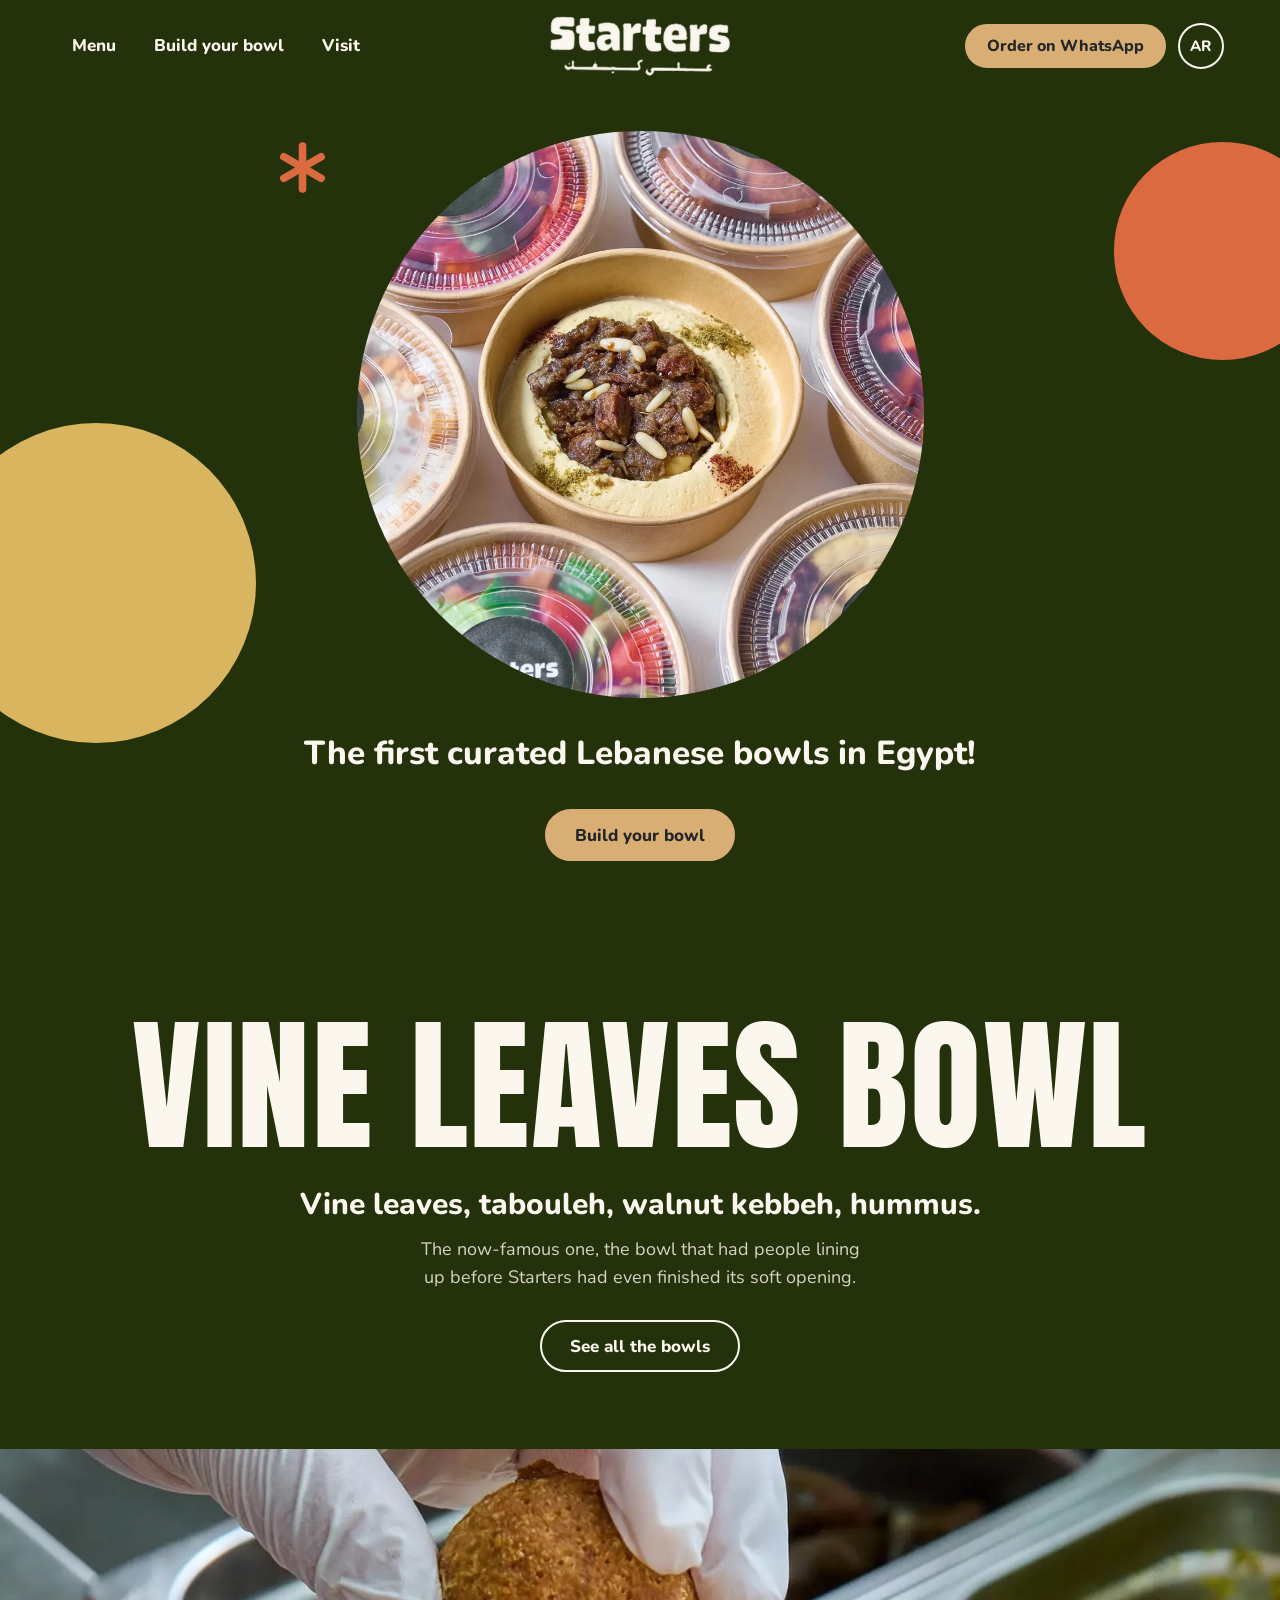
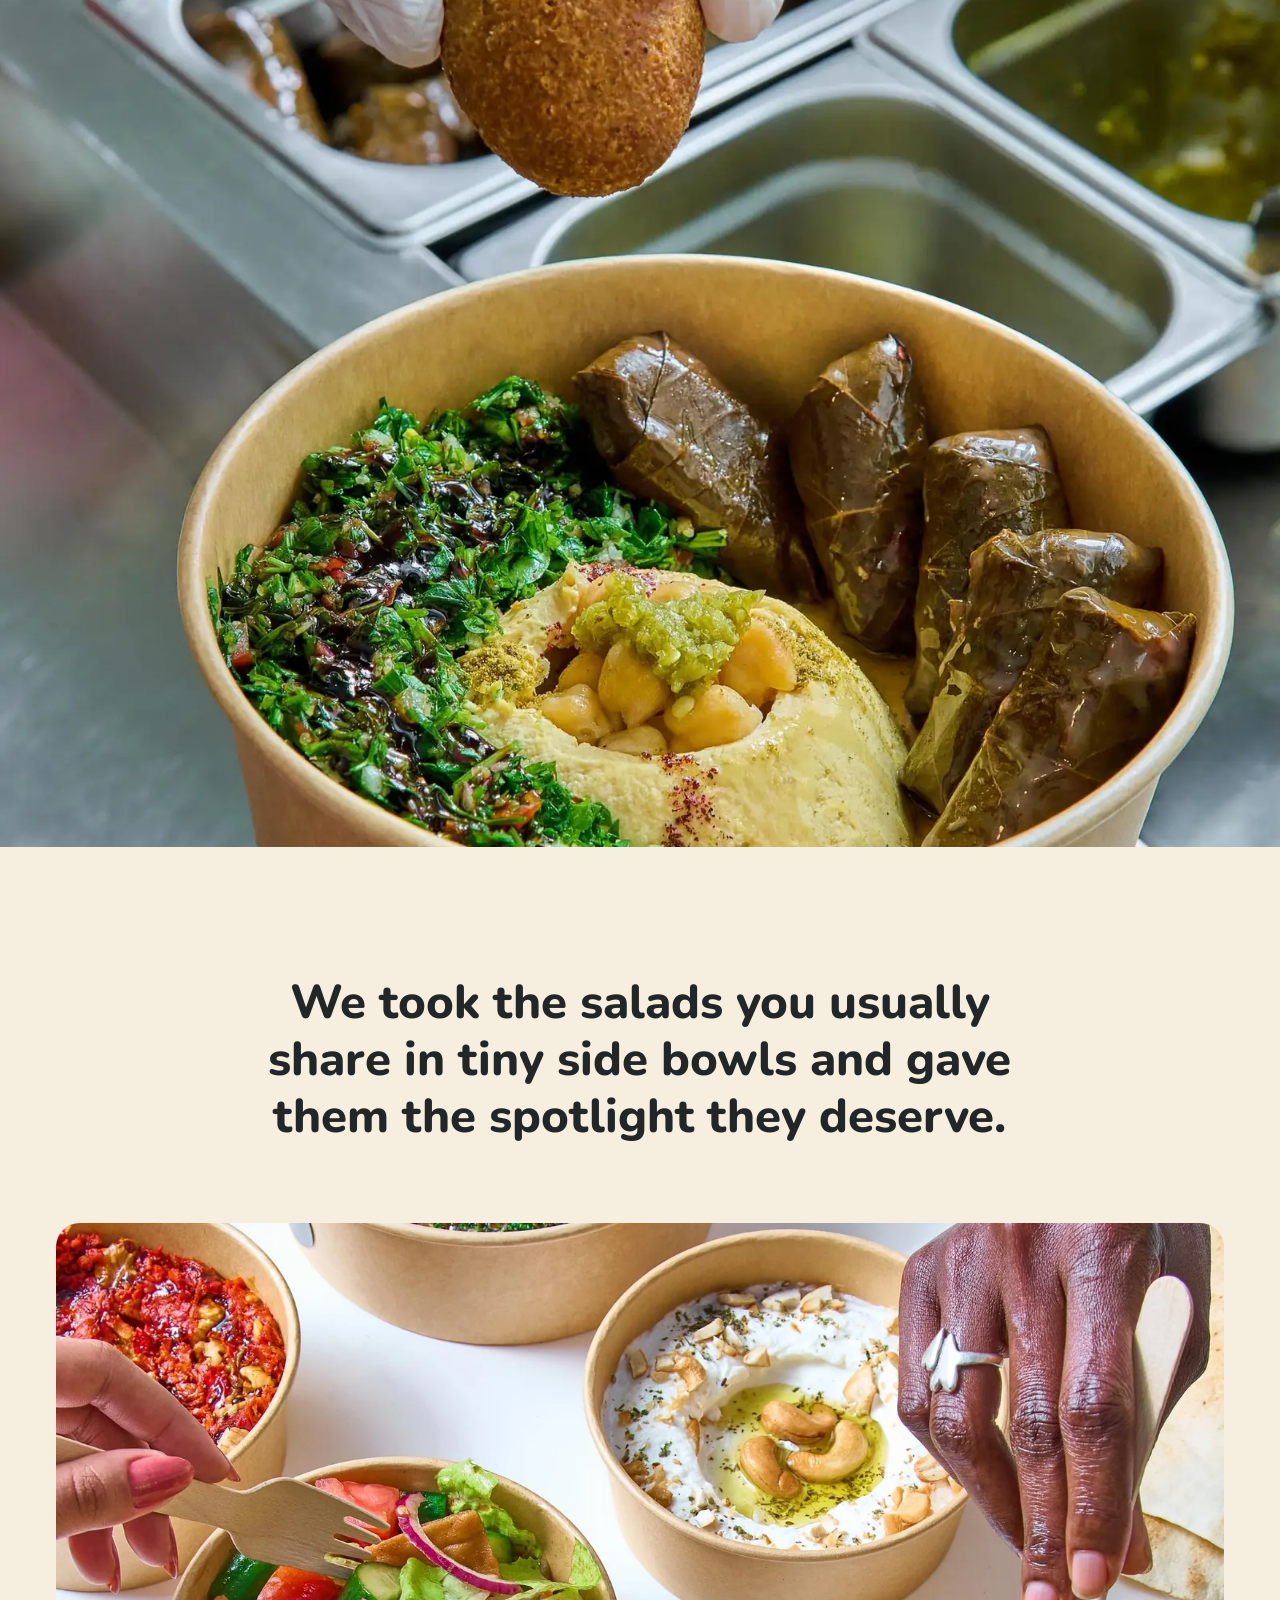
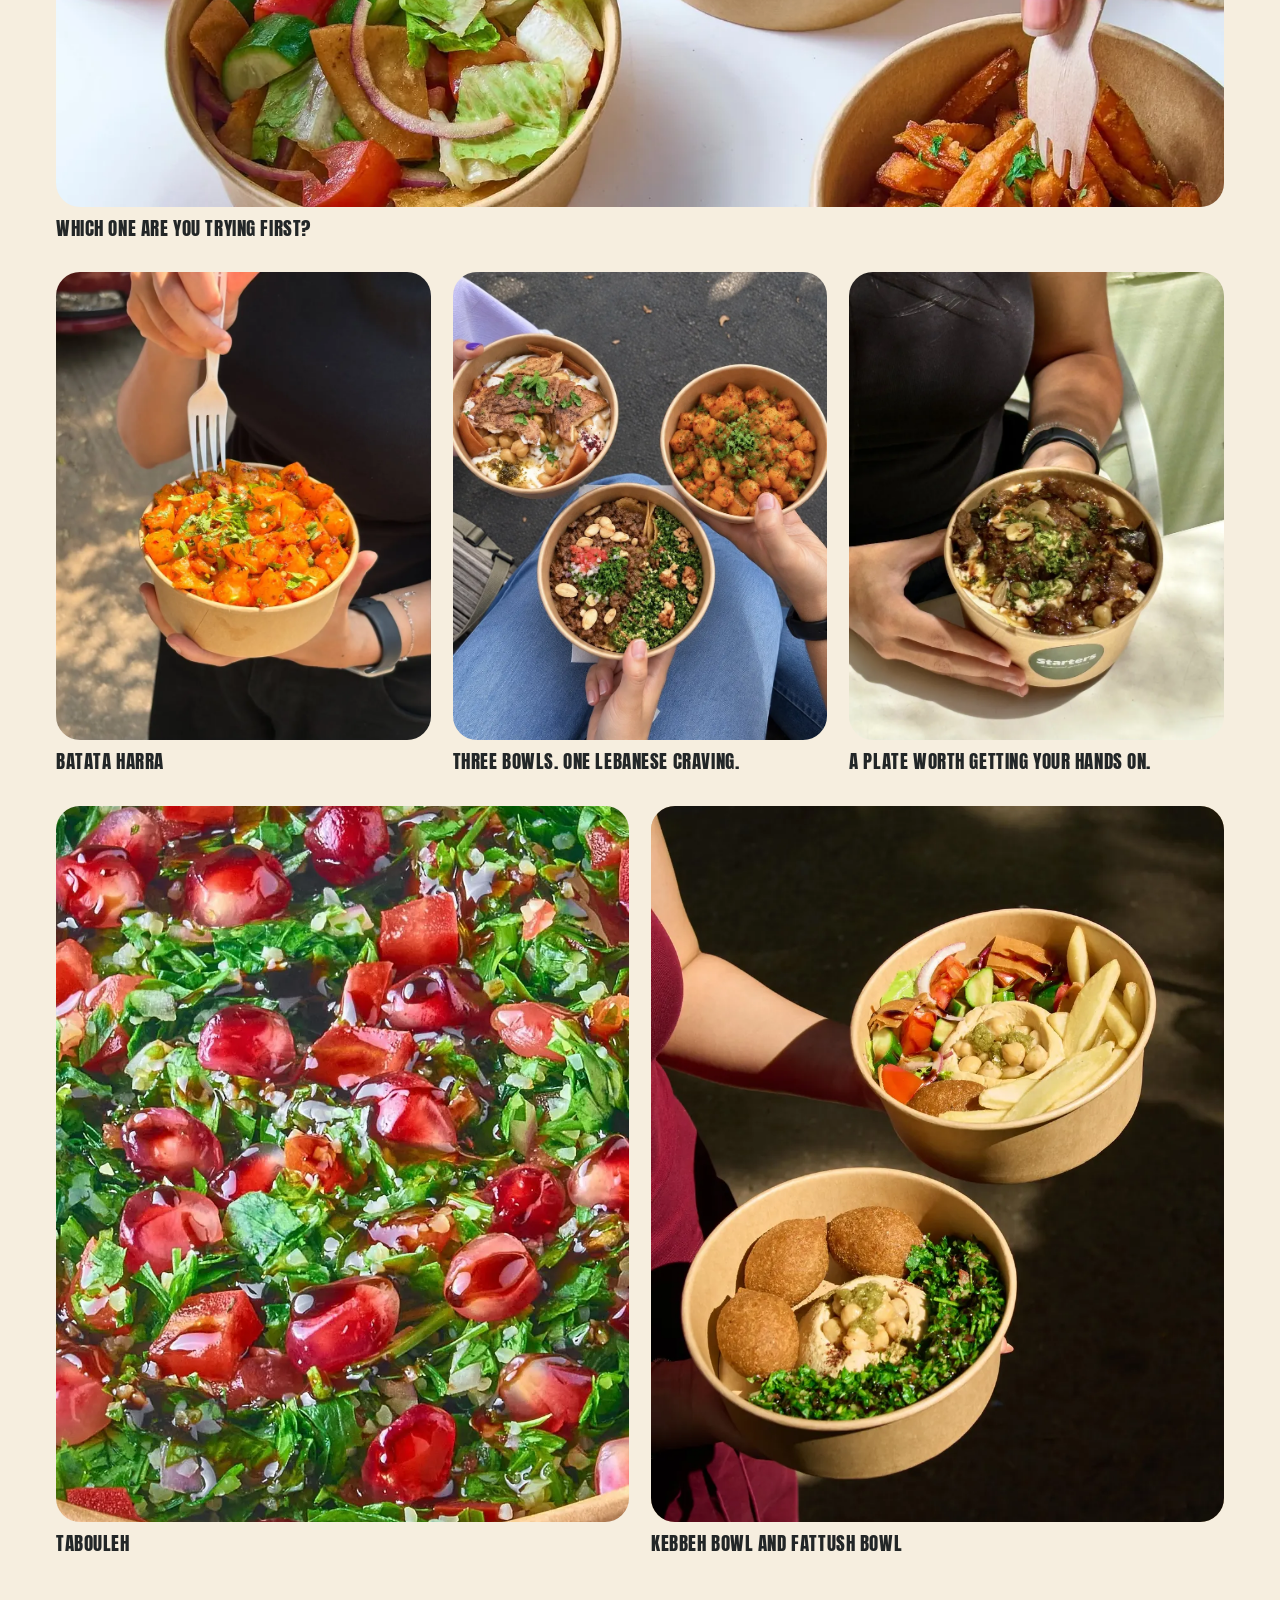
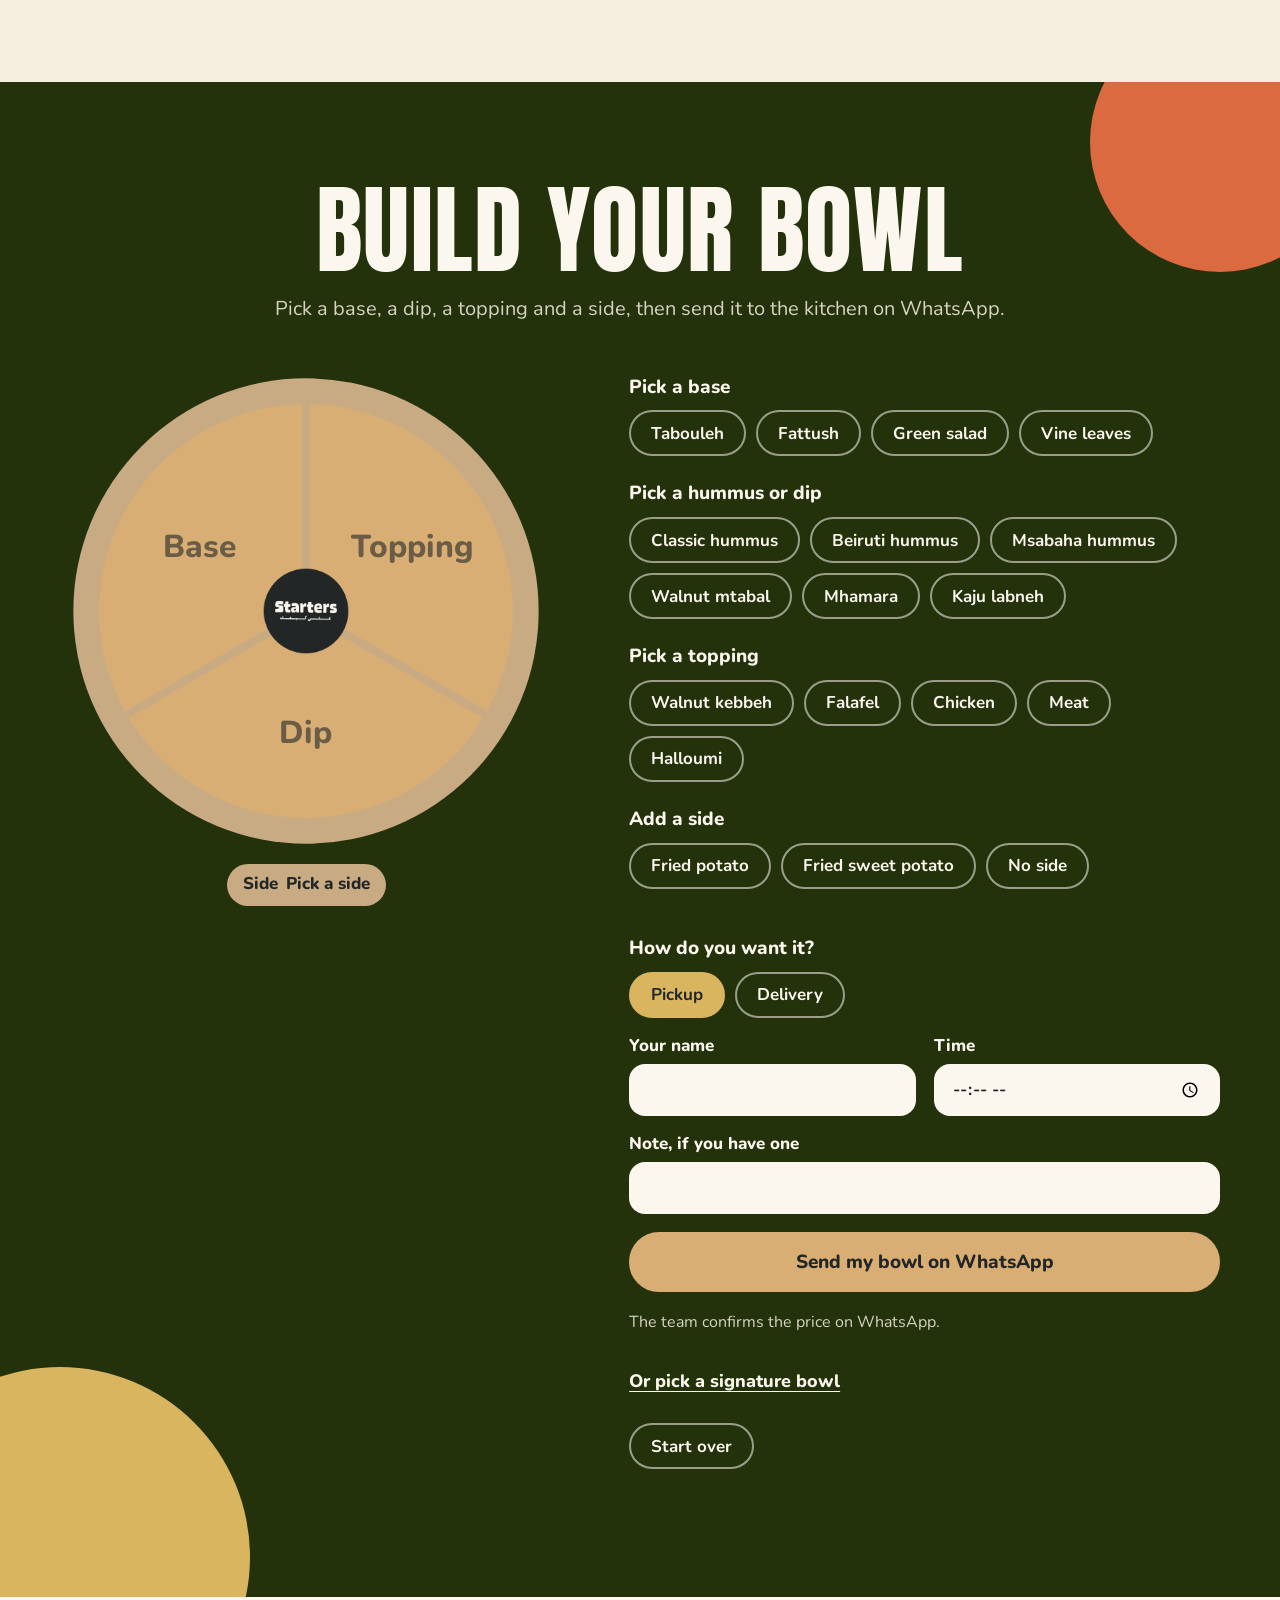
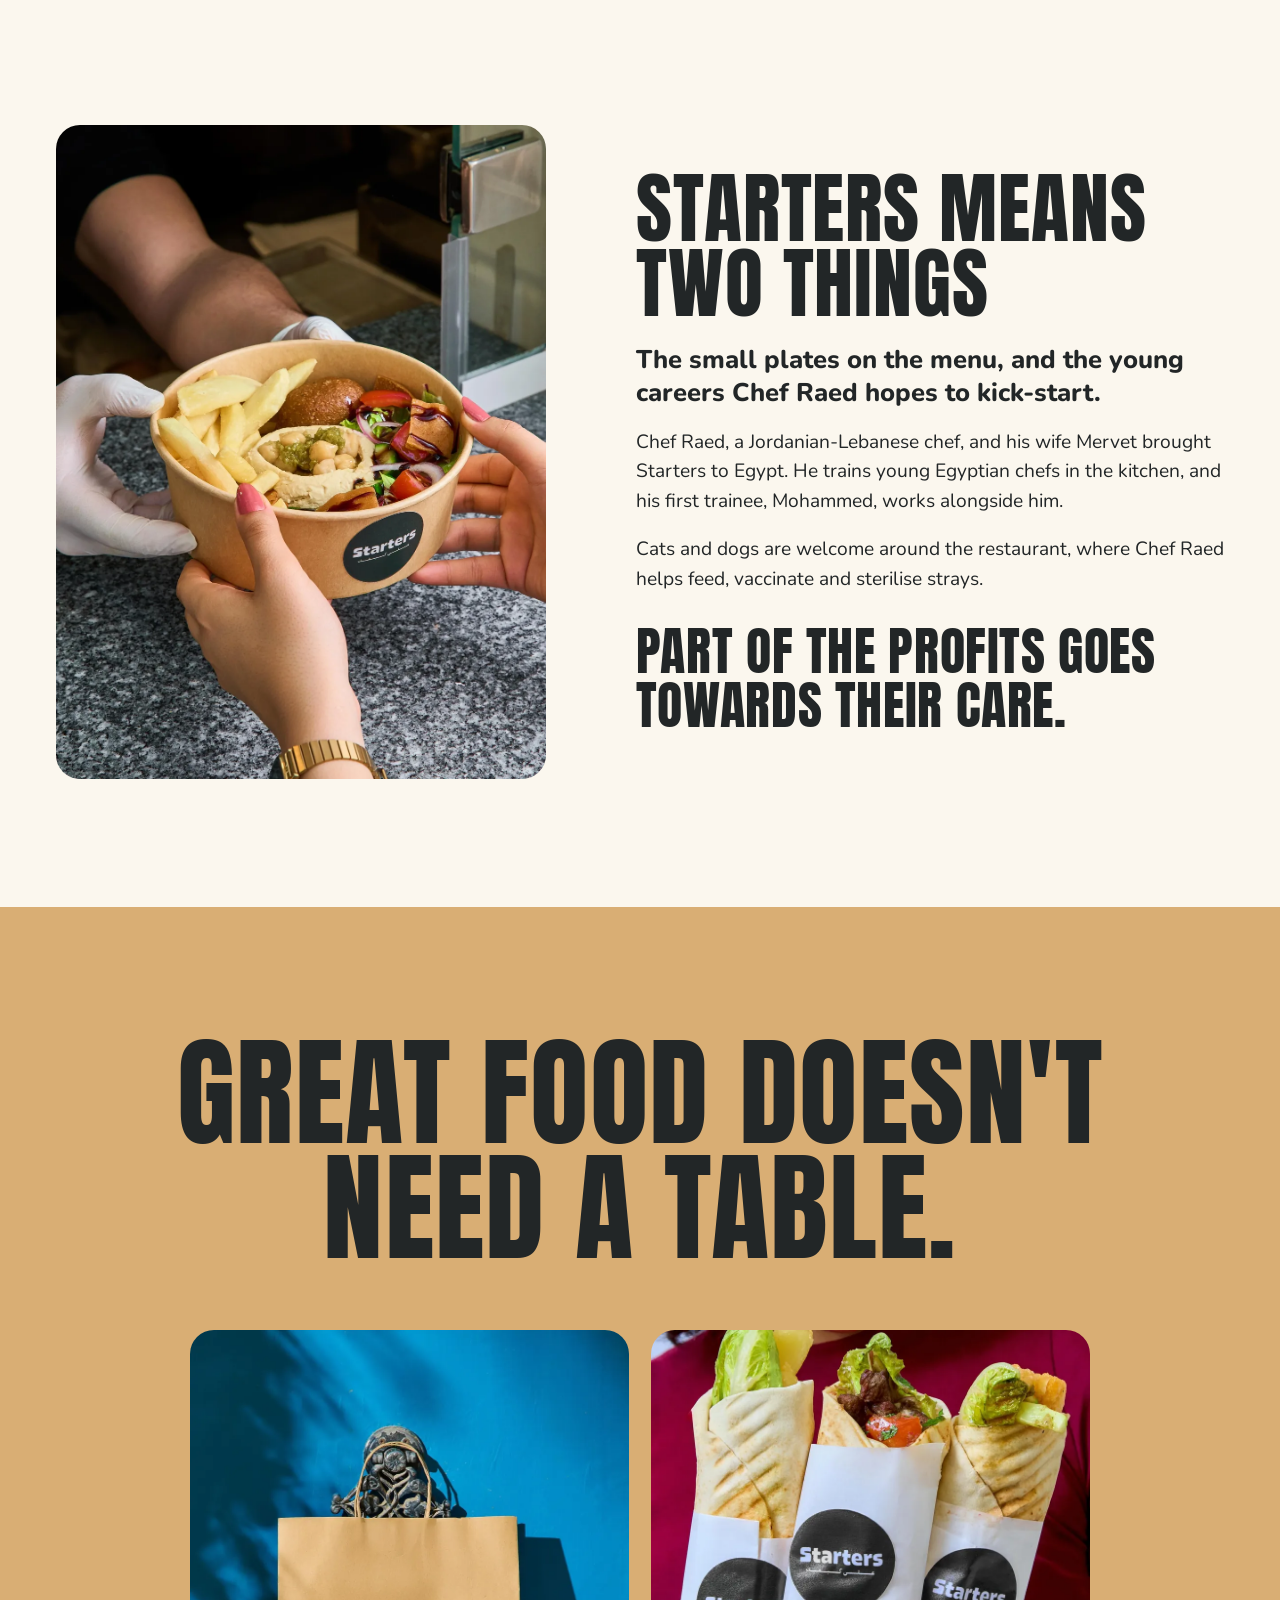
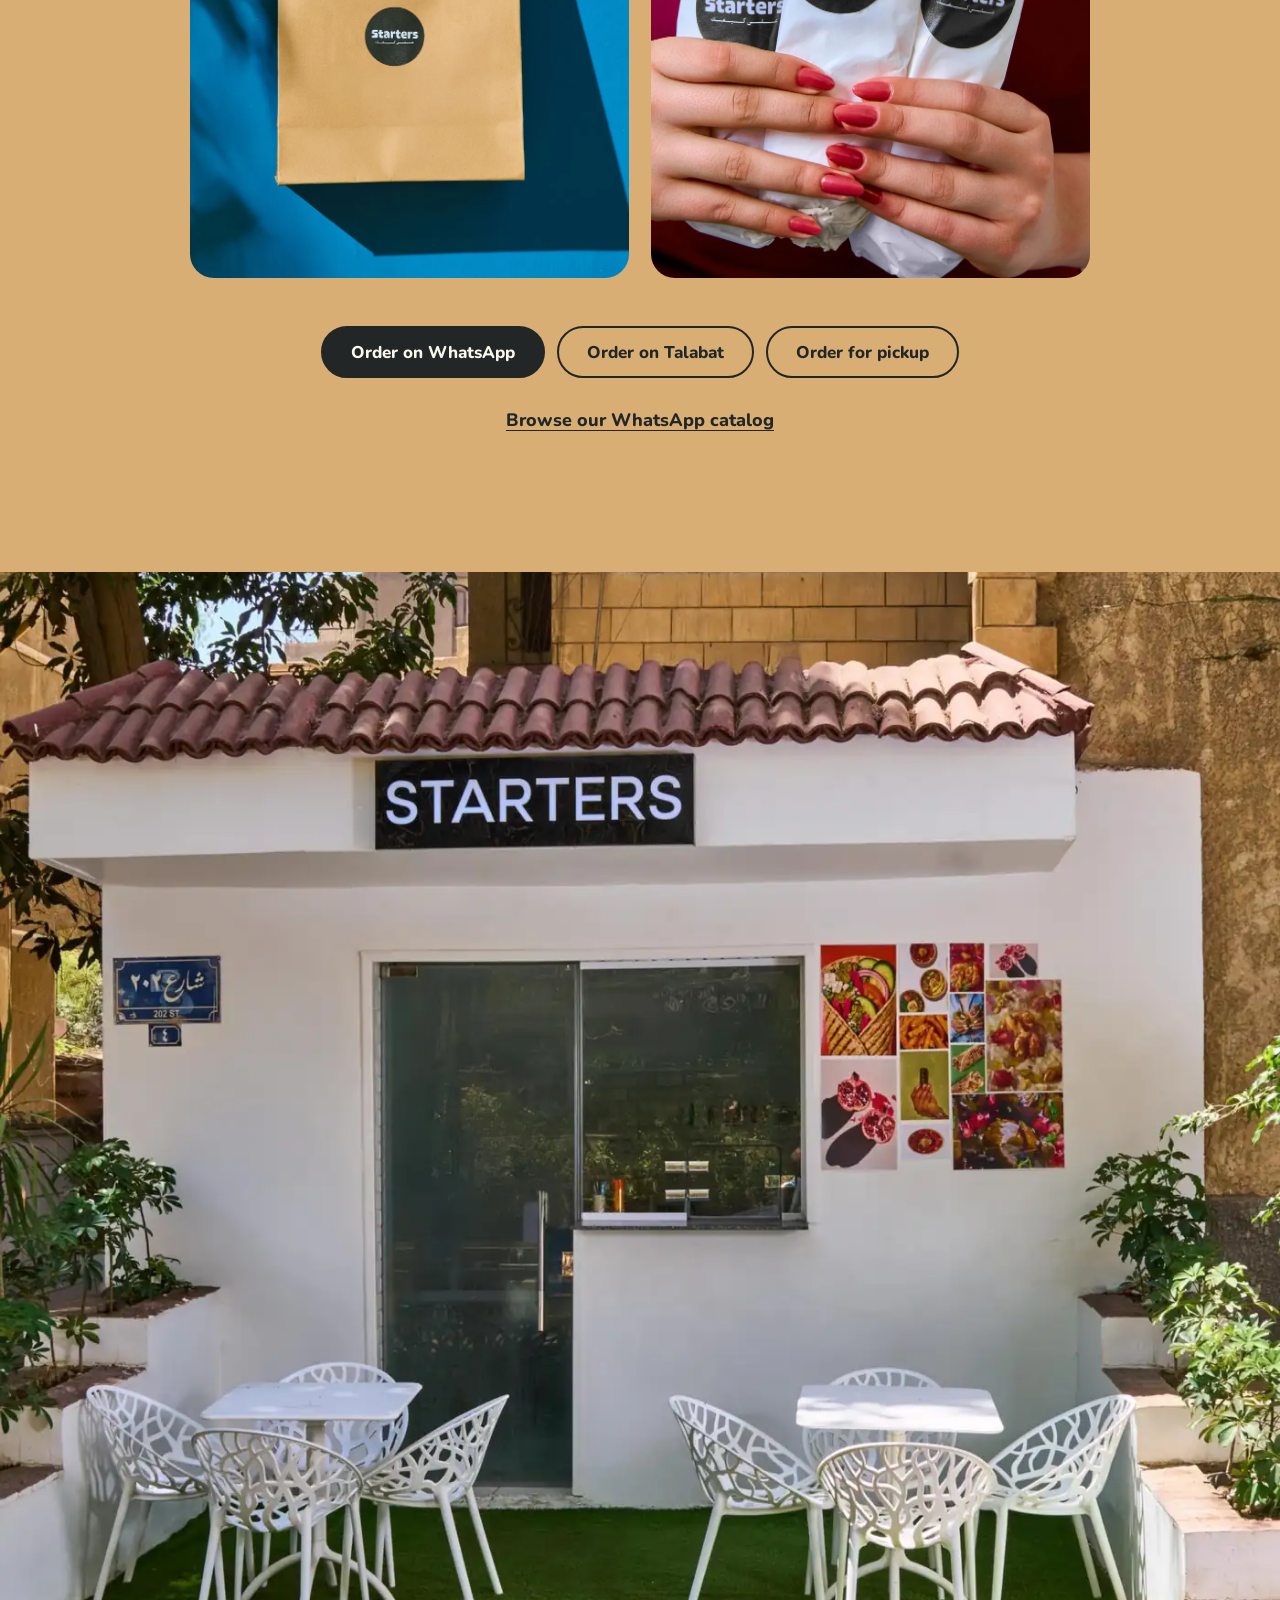
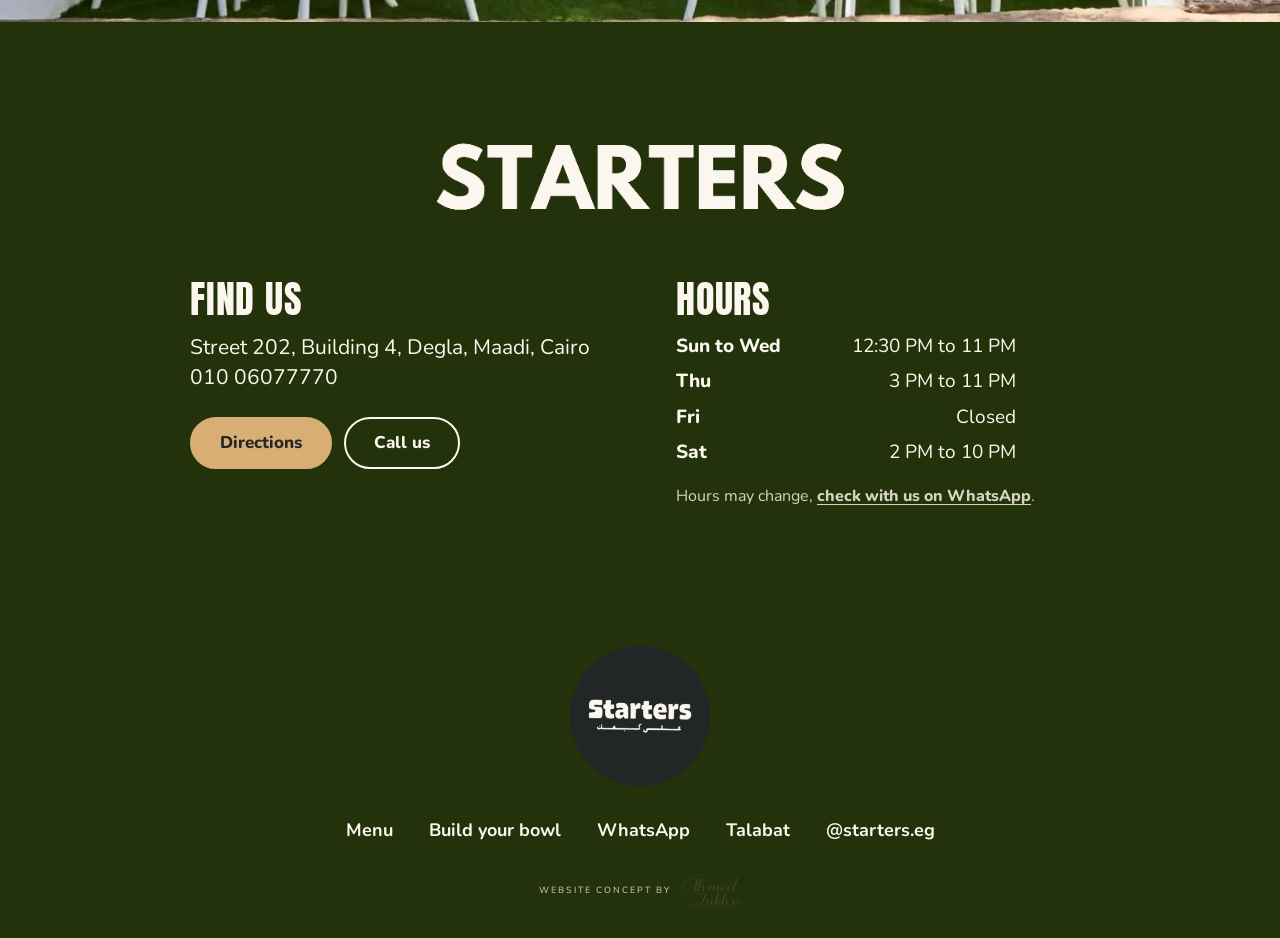
==== index.html @ a4f8f4e7 "Starters website concept" ====
<!doctype html>
<html lang="en">
<head>
<meta charset="utf-8">
<meta name="viewport" content="width=device-width, initial-scale=1, minimum-scale=1">
<title>Starters | Curated Lebanese bowls in Maadi, Cairo</title>
<meta name="description" content="Curated Lebanese bowls from a small white kiosk in Degla, Maadi. Build your own bowl and send it to the kitchen on WhatsApp.">
<meta name="theme-color" content="#24320C">
<link rel="icon" href="img/icon.png" type="image/png">
<link rel="apple-touch-icon" href="img/apple-touch-icon.png">
<meta property="og:type" content="website">
<meta property="og:site_name" content="Starters">
<meta property="og:title" content="Starters | Curated Lebanese bowls in Maadi, Cairo">
<meta property="og:description" content="Curated Lebanese bowls from a small white kiosk in Degla, Maadi. Build your own bowl and send it to the kitchen on WhatsApp.">
<meta property="og:url" content="https://ahmedfakhr1.github.io/starters-preview/">
<meta property="og:image" content="https://ahmedfakhr1.github.io/starters-preview/img/og.jpg">
<meta name="twitter:card" content="summary_large_image">
<link rel="preload" href="fonts/anton-a6f395.woff2" as="font" type="font/woff2" crossorigin>
<link rel="preload" href="fonts/nunito-798ec6.woff2" as="font" type="font/woff2" crossorigin>
<link rel="preload" as="image" href="img/lockup-light.png">
<link rel="preload" as="image" href="img/hero-bowl.webp" fetchpriority="high">
<style>html{background:#24320C}html.fl:not(.veil) body{opacity:0}body{transition:opacity .25s ease}#veil{display:none}html.veil #veil{display:flex}</style>
<script>(function(){var d=document.documentElement,t0=Date.now(),seen=false,rm=false;try{seen=!!localStorage.getItem('st_seen')}catch(e){}try{rm=matchMedia('(prefers-reduced-motion: reduce)').matches}catch(e){}
var veil=!seen,fo=false,ho=false,rel=false,prog=.1;d.classList.add('fl');if(veil)d.classList.add('veil');
function bar(v){var b=document.getElementById('veil-bar');if(b){prog=Math.max(prog,v);b.style.transform='scaleX('+prog+')'}}
function end(){if(rel)return;rel=true;d.classList.remove('fl');bar(1);if(!veil)return;var w=Math.max(0,1200-(Date.now()-t0));setTimeout(function(){d.classList.add('veil-out');try{localStorage.setItem('st_seen','1')}catch(e){}setTimeout(function(){d.classList.remove('veil');d.classList.remove('veil-out')},rm?0:850)},w)}
function chk(){if(fo&&ho)end()}
var f=document.fonts;if(f&&f.load){Promise.all([f.load('400 1em Nunito'),f.load('800 1em Nunito'),f.load('1em Anton')]).then(function(){fo=true;bar(.5);chk()},function(){fo=true;chk()})}else{fo=true}
setTimeout(function(){fo=true;chk()},1200);
function hero(){var im=[].slice.call(document.querySelectorAll('img[data-first]'));if(!im.length){ho=true;chk();return}var n=im.length;im.forEach(function(i){var ok=function(){n--;bar(.5+.4*(1-n/im.length));if(n<=0){ho=true;chk()}};if(i.decode){i.decode().then(ok,ok)}else if(i.complete){ok()}else{i.onload=i.onerror=ok}})}
if(document.readyState==='loading')document.addEventListener('DOMContentLoaded',hero);else hero();
setTimeout(end,veil?2500:3000)})();</script>
<link rel="stylesheet" href="fonts.css?v=1">
<link rel="stylesheet" href="style.css?v=1">
<noscript><style>.bar{visibility:visible;transform:none}.menu-btn{display:none}</style></noscript>
<script src="site.js?v=1" defer></script>
<script type="application/ld+json">{"@context": "https://schema.org", "@type": "Restaurant", "name": "Starters", "description": "Curated Lebanese bowls from a small white kiosk with outdoor tables in Degla, Maadi, Cairo.", "url": "https://ahmedfakhr1.github.io/starters-preview/", "image": "https://ahmedfakhr1.github.io/starters-preview/img/og.jpg", "logo": "https://ahmedfakhr1.github.io/starters-preview/img/roundel.png", "servesCuisine": "Lebanese", "telephone": "+201006077770", "hasMenu": "https://ahmedfakhr1.github.io/starters-preview/menu.html", "address": {"@type": "PostalAddress", "streetAddress": "Street 202, Building 4, Degla", "addressLocality": "Maadi", "addressRegion": "Cairo", "addressCountry": "EG"}, "geo": {"@type": "GeoCoordinates", "latitude": 29.9534082, "longitude": 31.2721791}, "hasMap": "https://www.google.com/maps/place/Starters+Restaurant/@29.9534082,31.2721791,17z", "sameAs": ["https://www.instagram.com/starters.eg/"], "openingHoursSpecification": [{"@type": "OpeningHoursSpecification", "dayOfWeek": ["Sunday", "Monday", "Tuesday", "Wednesday"], "opens": "12:30", "closes": "23:00"}, {"@type": "OpeningHoursSpecification", "dayOfWeek": "Thursday", "opens": "15:00", "closes": "23:00"}, {"@type": "OpeningHoursSpecification", "dayOfWeek": "Saturday", "opens": "14:00", "closes": "22:00"}]}</script>
</head>
<body>
<div id="veil" aria-hidden="true"><img src="img/lockup-light.png" width="520" height="200" alt="" data-first><div class="vline"><i id="veil-bar"></i></div></div>
<a class="skip" href="#main">Skip to content</a>
<header class="site-head" id="top">
<div class="head-in">
<button class="icon-btn menu-btn" type="button" aria-label="Open menu" aria-expanded="false" aria-controls="drawer"><svg class="i-open" viewBox="0 0 26 26" aria-hidden="true" focusable="false"><path d="M4 8h18M4 13h18M4 18h18" fill="none" stroke="currentColor" stroke-width="2.6" stroke-linecap="round"/></svg><svg class="i-close" viewBox="0 0 26 26" aria-hidden="true" focusable="false" style="display:none"><path d="M6 6l14 14M20 6L6 20" fill="none" stroke="currentColor" stroke-width="2.6" stroke-linecap="round"/></svg></button>
<nav class="nav-l" aria-label="Main"><a href="menu.html">Menu</a><a href="#build">Build your bowl</a><a href="#visit">Visit</a></nav>
<a class="brand" href="index.html" aria-label="Starters, home"><img src="img/lockup-light.png" width="520" height="200" alt="Starters" data-first></a>
<div class="head-r"><a class="btn btn-sm" href="https://wa.me/201006077770?text=Hi%20Starters%2C" target="_blank" rel="noopener">Order on WhatsApp</a><button class="icon-btn ar-btn" type="button" aria-label="Switch to Arabic">AR</button></div>
</div>
</header>
<div class="drawer" id="drawer">
<a class="dl" href="menu.html">Menu</a>
<a class="dl" href="#build">Build your bowl</a>
<a class="dl" href="#visit">Visit</a>
<div class="dsub"><a class="btn" href="https://wa.me/201006077770?text=Hi%20Starters%2C" target="_blank" rel="noopener">Order on WhatsApp</a><a class="btn btn-ghost" href="https://www.talabat.com/egypt/restaurant/797655/starters-new-maadi-degla" target="_blank" rel="noopener">Talabat</a><a class="btn btn-ghost" href="https://www.instagram.com/starters.eg/" target="_blank" rel="noopener">Instagram</a></div>
</div>
<dialog class="ar" id="ar-dialog" aria-label="Arabic"><p>Arabic is not in this preview, it will be live in the final version.</p><button class="btn btn-ink" type="button" data-close>OK</button></dialog>
<main id="main">

<section class="hero" aria-labelledby="h1">
<div class="stage">
<span class="dd m" aria-hidden="true"></span><span class="dd t" aria-hidden="true"></span>
<span class="ast" aria-hidden="true"><svg viewBox="0 0 100 100" aria-hidden="true" focusable="false"><g stroke="currentColor" stroke-width="15" stroke-linecap="round"><path d="M50 8v84"/><path d="M13.600 29l72.800 42"/><path d="M13.600 71l72.800-42"/></g></svg></span>
<div class="circle"><img src="img/hero-bowl.webp" width="1000" height="1000" alt="Hummus with meat and pine nuts in a kraft bowl, ringed by lidded Starters bowls, seen from above" fetchpriority="high" data-first></div>
</div>
<h1 class="hero-line" id="h1">The first curated Lebanese bowls in Egypt!</h1>
<a class="btn" href="#build">Build your bowl</a>
</section>

<section class="vine" id="vine" aria-labelledby="vine-h">
<h2 class="anton" id="vine-h"><span>Vine Leaves</span> <span>Bowl</span></h2>
<p class="line">Vine leaves, tabouleh, walnut kebbeh, hummus.</p>
<p class="story">The now-famous one, the bowl that had people lining up before Starters had even finished its soft opening.</p>
<p class="go"><a class="btn btn-ghost" href="menu.html#bowls">See all the bowls</a></p>
<figure class="vine-photo"><picture><source media="(min-width: 900px)" srcset="img/vine-1600.webp"><img src="img/vine-900.webp" width="900" height="1200" alt="The Vine Leaves Bowl with tabouleh, hummus and vine leaves, a gloved hand dropping a walnut kebbeh in" loading="lazy" decoding="async"></picture></figure>
</section>

<section class="cream sec" id="gallery" aria-label="From the kitchen">
<div class="wrap fade">
<h2 class="statement">We took the salads you usually share in tiny side bowls and gave them the spotlight they deserve.</h2>
<div class="gallery">
<figure class="g g06"><picture><source media="(min-width: 900px)" srcset="img/g06-wide.webp" width="1600" height="800"><img src="img/g06-portrait.webp" width="900" height="1125" alt="A table of Starters bowls on white: vine leaves, mhamara, fattush, kaju labneh and fried sweet potato, with hands reaching in with wooden forks" loading="lazy" decoding="async"></picture><figcaption>Which one are you trying first?</figcaption></figure>
<figure class="g g13"><img src="img/g13.webp" width="900" height="1125" alt="Batata harra in a kraft bowl with a fork lifting a bite" loading="lazy" decoding="async"><figcaption>Batata harra</figcaption></figure>
<figure class="g g07"><img src="img/g07.webp" width="900" height="1125" alt="Three kraft bowls held over a lap on the street: fatteh, batata harra, and a meat and tabouleh bowl" loading="lazy" decoding="async"><figcaption>Three bowls. One Lebanese craving.</figcaption></figure>
<figure class="g g18"><img src="img/g18.webp" width="900" height="1125" alt="A kraft bowl of slow-cooked meat with almonds and parsley over a creamy base, held above a white table" loading="lazy" decoding="async"><figcaption>A plate worth getting your hands on.</figcaption></figure>
<figure class="g g11"><img src="img/g11.webp" width="900" height="1594" alt="Tabouleh with pomegranate seeds, close up in a kraft bowl" loading="lazy" decoding="async"><figcaption>Tabouleh</figcaption></figure>
<figure class="g g08"><img src="img/g08.webp" width="900" height="1200" alt="Two kraft bowls held in dappled shade: a kebbeh bowl with hummus and tabouleh, and a fattush bowl with fries" loading="lazy" decoding="async"><figcaption>Kebbeh bowl and Fattush bowl</figcaption></figure>
</div>
</div>
</section>

<section class="build" id="build" aria-labelledby="build-h">
<span class="dd t" aria-hidden="true"></span><span class="dd m" aria-hidden="true"></span>
<div class="build-in fade">
<div class="build-head"><h2 class="anton" id="build-h">Build your bowl</h2><p>Pick a base, a dip, a topping and a side, then send it to the kitchen on WhatsApp.</p></div>
<div class="bgrid">
<div class="pick-wrap">
<div class="disc-col">
<div class="disc"><svg viewBox="0 0 400 400" role="img" aria-label="Your bowl seen from above, split in thirds">
<circle cx="200" cy="200" r="198" fill="#C9AB83"/><circle cx="200" cy="200" r="176" fill="#D9AE74"/>
<g stroke="#C9AB83" stroke-width="7" stroke-linecap="round"><path d="M200 200V26"/><path d="M200 200L350.500 287"/><path d="M200 200L49.500 287"/></g>
<image href="img/roundel.png" x="164" y="164" width="72" height="72"/>
<text id="t-base" class="hint"></text><text id="t-dip" class="hint"></text><text id="t-top" class="hint"></text>
</svg></div>
<div class="side-pill"><span>Side</span><b id="side-val">Pick a side</b></div>
<p class="sr" id="bowl-sum" aria-live="polite">Your bowl is empty.</p>
</div>
<div class="groups">
<fieldset class="grp"><legend>Pick a base</legend><div class="chips"><button class="chip" type="button" data-k="base" data-v="Tabouleh" aria-pressed="false">Tabouleh</button><button class="chip" type="button" data-k="base" data-v="Fattush" aria-pressed="false">Fattush</button><button class="chip" type="button" data-k="base" data-v="Green salad" aria-pressed="false">Green salad</button><button class="chip" type="button" data-k="base" data-v="Vine leaves" aria-pressed="false">Vine leaves</button></div></fieldset>
<fieldset class="grp"><legend>Pick a hummus or dip</legend><div class="chips"><button class="chip" type="button" data-k="dip" data-v="Classic hummus" aria-pressed="false">Classic hummus</button><button class="chip" type="button" data-k="dip" data-v="Beiruti hummus" aria-pressed="false">Beiruti hummus</button><button class="chip" type="button" data-k="dip" data-v="Msabaha hummus" aria-pressed="false">Msabaha hummus</button><button class="chip" type="button" data-k="dip" data-v="Walnut mtabal" aria-pressed="false">Walnut mtabal</button><button class="chip" type="button" data-k="dip" data-v="Mhamara" aria-pressed="false">Mhamara</button><button class="chip" type="button" data-k="dip" data-v="Kaju labneh" aria-pressed="false">Kaju labneh</button></div></fieldset>
<fieldset class="grp"><legend>Pick a topping</legend><div class="chips"><button class="chip" type="button" data-k="top" data-v="Walnut kebbeh" aria-pressed="false">Walnut kebbeh</button><button class="chip" type="button" data-k="top" data-v="Falafel" aria-pressed="false">Falafel</button><button class="chip" type="button" data-k="top" data-v="Chicken" aria-pressed="false">Chicken</button><button class="chip" type="button" data-k="top" data-v="Meat" aria-pressed="false">Meat</button><button class="chip" type="button" data-k="top" data-v="Halloumi" aria-pressed="false">Halloumi</button></div></fieldset>
<fieldset class="grp"><legend>Add a side</legend><div class="chips"><button class="chip" type="button" data-k="side" data-v="Fried potato" aria-pressed="false">Fried potato</button><button class="chip" type="button" data-k="side" data-v="Fried sweet potato" aria-pressed="false">Fried sweet potato</button><button class="chip" type="button" data-k="side" data-v="No side" aria-pressed="false">No side</button></div></fieldset>
</div>
</div>
<div class="order">
<fieldset class="grp"><legend>How do you want it?</legend><div class="chips"><button class="chip" type="button" data-k="mode" data-v="Pickup" aria-pressed="true">Pickup</button><button class="chip" type="button" data-k="mode" data-v="Delivery" aria-pressed="false">Delivery</button></div></fieldset>
<div class="row2">
<label class="field"><span>Your name</span><input id="f-name" type="text" autocomplete="name"></label>
<label class="field"><span>Time</span><input id="f-time" type="time"></label>
</div>
<label class="field"><span>Note, if you have one</span><input id="f-note" type="text"></label>
<a class="btn btn-wa" id="send" href="https://wa.me/201006077770?text=Hi%20Starters%2C%20I%27d%20like%20to%20make%20my%20own%20bowl." target="_blank" rel="noopener">Send my bowl on WhatsApp</a>
<p class="fine">The team confirms the price on WhatsApp.</p>
<details class="sigs"><summary>Or pick a signature bowl</summary><ul>
<li><a href="https://wa.me/201006077770?text=Hi%20Starters%2C%20I%27d%20like%20the%20Tabouleh%20bowl." data-sig="Tabouleh bowl" aria-label="Tabouleh bowl on WhatsApp" target="_blank" rel="noopener"><strong>Tabouleh bowl</strong><span>Tabouleh, fried potatoes, hummus, walnut kebbeh</span></a></li><li><a href="https://wa.me/201006077770?text=Hi%20Starters%2C%20I%27d%20like%20the%20Fattush%20bowl." data-sig="Fattush bowl" aria-label="Fattush bowl on WhatsApp" target="_blank" rel="noopener"><strong>Fattush bowl</strong><span>Fattoush, fried potatoes, hummus, walnut kebbeh</span></a></li><li><a href="https://wa.me/201006077770?text=Hi%20Starters%2C%20I%27d%20like%20the%20Vine%20Leaves%20Bowl." data-sig="Vine Leaves Bowl" aria-label="Vine Leaves Bowl on WhatsApp" target="_blank" rel="noopener"><strong>Vine Leaves Bowl</strong><span>Vine leaves, tabouleh, walnut kebbeh, hummus</span></a></li><li><a href="https://wa.me/201006077770?text=Hi%20Starters%2C%20I%27d%20like%20the%20Falafel%20bowl." data-sig="Falafel bowl" aria-label="Falafel bowl on WhatsApp" target="_blank" rel="noopener"><strong>Falafel bowl</strong><span>Falafel, fried potato, green salad, hummus</span></a></li><li><a href="https://wa.me/201006077770?text=Hi%20Starters%2C%20I%27d%20like%20the%20Kebbeh%20bowl." data-sig="Kebbeh bowl" aria-label="Kebbeh bowl on WhatsApp" target="_blank" rel="noopener"><strong>Kebbeh bowl</strong><span>Walnut kebbeh, tabouleh, hummus</span></a></li><li><a href="https://wa.me/201006077770?text=Hi%20Starters%2C%20I%27d%20like%20the%20Chicken%20fries%20bowl." data-sig="Chicken fries bowl" aria-label="Chicken fries bowl on WhatsApp" target="_blank" rel="noopener"><strong>Chicken fries bowl</strong><span>Chicken, fried potatoes, garlic sauce</span></a></li><li><a href="https://wa.me/201006077770?text=Hi%20Starters%2C%20I%27d%20like%20the%20Meat%20bowl." data-sig="Meat bowl" aria-label="Meat bowl on WhatsApp" target="_blank" rel="noopener"><strong>Meat bowl</strong><span>Meat, fried potatoes, tahini</span></a></li>
</ul></details>
<p><button class="chip" type="button" id="reset">Start over</button></p>
</div>
</div>
</div>
</section>

<section class="sec chefsec" id="chef" aria-labelledby="chef-h">
<div class="wrap chef fade">
<figure class="chef-photo"><img src="img/chef-handover.webp" width="1100" height="1467" alt="A fattush bowl with fries and hummus handed over the counter at the Starters window" loading="lazy" decoding="async"></figure>
<div class="copy">
<h2 class="anton" id="chef-h">Starters means two things</h2>
<p>The small plates on the menu, and the young careers Chef Raed hopes to kick-start.</p>
<p>Chef Raed, a Jordanian-Lebanese chef, and his wife Mervet brought Starters to Egypt. He trains young Egyptian chefs in the kitchen, and his first trainee, Mohammed, works alongside him.</p>
<p>Cats and dogs are welcome around the restaurant, where Chef Raed helps feed, vaccinate and sterilise strays.</p>
<p class="pull">Part of the profits goes towards their care.</p>
</div>
</div>
</section>

<section class="kraft sec street" id="order" aria-labelledby="street-h">
<div class="wrap fade">
<h2 class="anton" id="street-h">Great food doesn't need a table.</h2>
<div class="pair">
<img src="img/pair-bag.webp" width="900" height="1125" alt="A kraft Starters bag with the round black sticker, hung on an iron handle against a blue wall" loading="lazy" decoding="async">
<img src="img/pair-wraps.webp" width="900" height="1125" alt="Three wraps in white sleeves with the round black Starters sticker, held in two hands" loading="lazy" decoding="async">
</div>
<div class="ctas"><a class="btn btn-ink" href="https://wa.me/201006077770?text=Hi%20Starters%2C" target="_blank" rel="noopener">Order on WhatsApp</a><a class="btn btn-ghost" href="https://www.talabat.com/egypt/restaurant/797655/starters-new-maadi-degla" target="_blank" rel="noopener">Order on Talabat</a><a class="btn btn-ghost" href="https://wa.me/201006077770?text=Hi%20Starters%2C%20I%27d%20like%20to%20order%20for%20pickup." target="_blank" rel="noopener">Order for pickup</a></div>
<p class="small"><a href="https://wa.me/c/201006077770" target="_blank" rel="noopener">Browse our WhatsApp catalog</a></p>
</div>
</section>

<section class="visit" id="visit" aria-labelledby="visit-h">
<figure class="visit-photo"><picture><source media="(min-width: 900px)" srcset="img/visit-1400.webp"><img src="img/visit-900.webp" width="900" height="1200" alt="The Starters kiosk on Street 202: white with a tile roof, the black STARTERS sign and white chairs on green turf" loading="lazy" decoding="async"></picture></figure>
<div class="vpanel">
<img class="sign" src="img/sign-light.png" width="534" height="100" alt="STARTERS" loading="lazy">
<div class="vcols fade">
<div>
<h2 id="visit-h">Find us</h2>
<address>Street 202, Building 4, Degla, Maadi, Cairo<br>010 06077770</address>
<div class="vbtns"><a class="btn" href="https://www.google.com/maps/place/Starters+Restaurant/@29.9534082,31.2721791,17z" target="_blank" rel="noopener">Directions</a><a class="btn btn-ghost" href="tel:+201006077770">Call us</a></div>
</div>
<div>
<h2>Hours</h2>
<dl class="hours"><div><dt>Sun to Wed</dt><dd>12:30 PM to 11 PM</dd></div><div><dt>Thu</dt><dd>3 PM to 11 PM</dd></div><div><dt>Fri</dt><dd>Closed</dd></div><div><dt>Sat</dt><dd>2 PM to 10 PM</dd></div></dl>
<p class="hnote">Hours may change, <a href="https://wa.me/201006077770?text=Hi%20Starters%2C" target="_blank" rel="noopener">check with us on WhatsApp</a>.</p>
</div>
</div>
</div>
</section>

</main>
<footer class="foot">
<img class="roundel" src="img/roundel.png" width="480" height="480" alt="Starters sticker" loading="lazy">
<nav class="flinks" aria-label="Footer"><a href="menu.html">Menu</a><a href="#build">Build your bowl</a><a href="https://wa.me/201006077770" target="_blank" rel="noopener">WhatsApp</a><a href="https://www.talabat.com/egypt/restaurant/797655/starters-new-maadi-degla" target="_blank" rel="noopener">Talabat</a><a href="https://www.instagram.com/starters.eg/" target="_blank" rel="noopener">@starters.eg</a></nav>
<p class="credit"><a class="sig" href="https://ahmedfakhr1.github.io/" rel="noopener" title="Website concept by Ahmed Fakhreldin"><span class="sig-by">Website concept by</span><span class="sr">Ahmed Fakhreldin</span><svg viewBox="-16 -123 301 172" aria-hidden="true" focusable="false"><defs><mask id="sig-pen" maskUnits="userSpaceOnUse" x="-80" y="-180" width="760" height="300"><g class="pen"><path pathLength="1" style="animation-delay:0.10s;animation-duration:0.32s" d="M8.2 -39l2 1.2 1.2 0.4 1.4 0.1 1.6-0.3 1.7-0.7 2-1.2 5.2-4.7 7-8 8.4-10.2 8.6-11 16.8-22.7 1.8-2 0.9-0.2 -0.1 1.7 -1.2 6.4 -3.2 14.3 -2.4 10.5 -5.3 21.1 -0.4 2.1 -0.1 2.6 0.6 1.9 1.5 1 1.1 0.1 2.6-0.4 1.5-0.8 3.2-2.7 4.9-5.5"/><path pathLength="1" style="animation-delay:0.50s;animation-duration:0.05s" d="M35.4 -60.5l6.3-1.4 7.3-1 7-0.4 6.6 0.3"/><path pathLength="1" style="animation-delay:0.64s;animation-duration:0.51s" d="M70.1 -51.5l11.6-15.7 6.3-9.3 3.1-5.2 2.8-6.3 1.6-5.6 0-2.1 -0.4-1.7 -0.8-1.3 -1.4-0.5 -1.9 0.2 -2.2 1.1 -2 1.6 -1.7 2 -1.4 2.5 -1.4 3.4 -3.2 9.4 -3.6 12.8 -3.9 16.2 -1.6 7.5 -0.3 2.9 5.3-10.1 4.2-5.8 2.6-3.1 2.5-2.3 2.4-1.4 2.3-0.9 2.3-0.4 2.3 0 1.8 0.4 1.3 0.9 0.9 1.3 0.4 1.7 -0.1 2.1 -0.5 2.6 -3.4 9.2 -0.6 2.6 0 2.1 0.4 1.7 0.8 1.3 1.1 0.9 1.1 0.4 1.2 0 1.6-0.4 4.3-2 3.2-2.3 3.7-4.3 10.3-13.2 2.5-2.3 2.5-1.4 2-0.6 1.5 0.3 1.1 1 0.6 1.2 0.1 1.1 -0.3 1.6 -3.8 11.2 -4.2 10.1"/><path pathLength="1" style="animation-delay:1.22s;animation-duration:0.12s" d="M127 -45.5l4.4-6.9 2.3-3.1 2.6-3.1 2.5-2.3 2.4-1.4 2.4-0.9 2.3-0.4 2.2 0 1.8 0.4 1.4 0.9 0.8 1.1 0.5 1.2 0 1.1 -3 9.6 -5.3 12.9"/><path pathLength="1" style="animation-delay:1.42s;animation-duration:0.17s" d="M148.2 -45.5l4.4-6.9 4.9-6.2 2.5-2.3 2.4-1.4 2.4-0.9 2.3-0.4 2.2 0 1.8 0.4 1.4 0.9 0.8 1.3 0.4 1.7 0 2.1 -0.6 2.6 -3.4 9.2 -0.5 2.6 -0.1 2.1 0.4 1.7 0.9 1.3 1 0.9 1.1 0.4 1.2 0 1.6-0.4 4.3-2 1.8-1.2 1.4-1.1 1.6-1.7 6.9-8.7"/><path pathLength="1" style="animation-delay:1.67s;animation-duration:0.18s" d="M193.4 -42.4l6.3-3.2 1.5-1.2 2.6-3 2.4-4.4 0.7-2.2 0.2-2.3 -0.3-1.8 -0.7-1.4 -1-1 -1.1-0.6 -2.6 0.1 -4.2 1.9 -2 1.6 -1.6 1.9 -1.2 2.5 -0.9 2.8 -0.5 6.4 0.5 2.7 0.9 2.3 1.4 1.8 1.8 1.4 2.2 1 2.2 0.6 2.3 0.1 2.3-0.2 4.6-1.8 3.5-2.3 1.4-1.4 7.5-9.4"/><path pathLength="1" style="animation-delay:1.93s;animation-duration:0.43s" d="M249.1 -54.5l-1.7-4.2 -1.3-1.8 -1.9-1.4 -2.2-1 -2.2-0.6 -4.5 0.1 -4.7 1.8 -3.5 2.3 -2.6 3 -2.4 4.4 -0.7 2.3 -0.2 2.3 0.2 2.2 0.6 2.3 1.1 2.1 1.5 1.7 2 1.3 2.2 0.9 2.2 0.4 2.3 0 2.3-0.4 2.4-0.9 2.3-1.3 1.8-1.7 1.5-2.1 3.3-6.8 20.5-46.9 -13.8 32.1 -1.4 4 -1.7 5.3 -2.2 9.4 -0.3 3.4 0.1 2.5 0.7 1.7 2.1 1.6 2.6-0.1 4.2-1.8 3.5-2.3 1.4-1.4 7.5-9.4"/><path pathLength="1" style="animation-delay:2.43s;animation-duration:0.74s" d="M193.3 -110.5l-6.7-2.7 -5.3-1.3 -7.1-1.1 -8.9-0.8 -11.2-0.6 -13.4-0.3 -14.7 0.2 -15.2 0.6 -15.7 1.1 -15.1 1.8 -14.3 2.4 -13.4 3 -11.9 3.4 -10.6 4 -9.5 4.7 -8.4 5.5 -7.4 6.4 -6 6.9 -4.7 7.5 -3.3 7.4 -2 6.2 -0.5 4.9 0.6 4.6 1.5 4.7 2.5 4.7 3.6 4 4.7 3 5.9 2.3 7.5 1.7 9.1 1.1 21.4 1.4 22.1 0.5 8.8 0 18.6-0.6 4.3 0.1 11.3 2 3.1 0.3 2.8-0.1 2.5-0.5 4.5-2"/><path pathLength="1" style="animation-delay:3.25s;animation-duration:0.19s" d="M109.7 -21.5l-7.4 18.7 -5 11.6 -2.4 4.9 -4.6 7.4 -2.2 2.7 -2.2 2 -2 1.5 -4.1 2.1 -2 0.5 -1.9 0.1 -2-0.2 -1.8-0.6 -1.8-1 -1.5-1.3 -1-1.7 -0.9-3.9 0-1.9 0.4-1.7 0.8-1.3 1-1 1.4-0.6 1.8-0.3 3.8 0.6 3.9 2"/><path pathLength="1" style="animation-delay:3.52s;animation-duration:0.04s" d="M89.3 1.7l23.2 0"/><path pathLength="1" style="animation-delay:3.64s;animation-duration:1.68s" d="M139.5 14.5l-1.4-3.5 -1.2-1.5 -1.6-1.2 -1.8-0.9 -1.9-0.5 -1.9-0.1 -4 0.9 -3.6 1.9 -2.4 2 -1.1 1.5 -2.1 3.7 -0.5 1.9 -0.2 2 0.7 3.8 0.9 1.8 1.3 1.5 1.7 1.1 3.8 1.1 1.9 0 4-1.1 1.9-1.1 1.6-1.5 1.2-1.8 5.8-12.4 1.1-1.8 -2.7 10.6 -0.4 3.1 0 2.5 0.4 1.6 0.9 1.1 0.9 0.6 0.9 0.2 2.6-0.6 3.7-1.8 2.6-2 1.5-1.7 11.1-14.5 8.7-12.5 2.9-4.7 3.4-7.8 0.6-2.3 0.2-2 -0.2-1.5 -0.6-1.2 -1-0.8 -1.5 0 -1.9 0.8 -1.8 1.2 -1.4 1.5 -1.3 2 -2.5 6 -2.8 9 -3.1 11.8 -3.3 14.2 -0.6 3.8 0.5-0.3 1.2-2.8 2.4-4.4 5.4-7.5 2.2-2.2 2.1-1.4 2-0.9 2-0.5 1.9-0.1 1.7 0.3 1.2 0.6 0.9 0.9 0.5 1.4 0 1.6 -0.4 1.9 -1.1 1.4 -1.8 1.1 -2.2 0.7 -2.6 0.4 -2.7 0.1 -1.1 0.3 2.3 2 1.3 1.9 2.3 6.7 0.9 1.1 0.9 0.6 1 0.2 1.1-0.1 1.5-0.5 3.6-1.8 1.5-1 2.6-2.7 8.6-11.1 5.5-7.5 7.5-11 3.6-7.3 1.6-4.9 0.2-2 -0.2-1.5 -0.6-1.2 -1.1-0.8 -1.4 0 -1.9 0.8 -1.8 1.2 -1.5 1.5 -1.2 2 -1.2 2.7 -2.7 7.4 -3 10.4 -3.2 13.3 -2.3 11 0.6-0.3 2.4-5.2 2.6-4.2 4-5.3 2.1-2.2 2.1-1.4 2-0.9 2-0.5 2-0.1 1.6 0.3 1.3 0.6 0.9 0.9 0.4 1.4 0.1 1.6 -0.3 2.1 -0.7 2.4 -2.2 5.4 -0.7 4.3 0.2 1.5 0.6 1.2 0.8 0.9 1 0.5 2.2-0.1 1.6-0.6 3.6-1.9 2.5-2.2 8.2-10.4 6.4-9 0.5 0 -0.1 1.4 0.6 1.5 1.8 0.7 2.6 0.1 2.2 0.4 1.4 0.7 0.7 1.1 0.3 1.5 0 1.8 -1.3 4.7 -2 4.9 -0.4 2.4 1.1 2 0.9 0.7 1 0.4 1 0 3.1-1.1 3.5-2 1.1-0.9 3.2-3.6 7.8-10.4 3.6-3.6 1.8-1.2 1.7-0.5 1.7 0 1.3 0.6 0.8 1.3 0.4 1.8 -0.2 2.4 -0.9 2.8 -1.6 3.5 -2.6 4.3 -3.6 4.8 -4.6 4 -5.8 2.9 -7.4 2.1 -9.5 1.7 -11.8 1.3 -12 1 -22.3 1.3 -15 0.3 -19.5 0 -41.7-0.7 -17.8-0.7 -16-0.9 -14.4-1.1 -12.7-1.3 -11.4-1.6 -10.4-1.7 -9.1-1.9 -8.1-2.1 -14.5-4.8"/></g></mask><g id="sig-ink"><path d="M7.8 -38.4l0 0.5 0.6 0.6 1.4-2.2 -0.7-0.3 -0.5 0.2zM8.2 -37.5l1 0.5 1.5 0.3 0.5-1.7 -1.6-1.2zM10.2 -36.7l3.2-0.1 -0.2-1.2 -1.3-0.1 -1-0.5zM12.8 -36.7l1.7-0.3 1.9-0.8 -0.6-1 -1.6 0.6 -1.4 0.2zM15.8 -37.5l2.6-1.5 1.6-1.2 -0.8-0.9 -2.1 1.5 -1.8 1zM19.2 -39.5l2.5-2.3 3.1-3.2 -0.9-0.8 -5.5 5.3zM23.7 -43.8l7.1-8.1 -0.9-0.7 -7.1 8zM29.5 -50.4l8.2-9.9 -0.9-0.7 -8.2 9.9zM36.3 -58.5l8.6-10.8 -1-0.8 -8.6 10.8zM43.4 -67.5l8.5-11 -1-0.7 -8.4 11zM50.5 -76.7l7.5-10.3 -1-0.7 -7.4 10.2zM56.9 -85.3l6.1-8.4 -1-0.7 -6.1 8.4zM62.1 -92.5l4.3-5.5 -0.9-0.7 -4.4 5.5zM65.9 -97.3l1.7-2.3 -0.6-0.6 -2 2.1zM66.1 -100.2l-0.9 0.2 -0.8 1.5 5.2 0.9 -0.3-1.8 -0.8-0.4zM64.6 -99l-0.7 1.9 -0.5 2.7 5.7 1.2 0.5-2.9 0-2.1zM63.5 -95.4l-1.5 7.5 5.7 1.3 1.6-7.7zM62.3 -89.4l-2.1 9.5 5.7 1.3 2.1-9.5zM60.6 -81.6l-2.3 10.3 5.6 1.3 2.4-10.3zM58.7 -73l-2.5 10.4 5.6 1.4 2.5-10.5zM56.6 -64.3l-2.4 9.9 5.6 1.4 2.4-10zM54.6 -55.9l-2 8 5.5 1.4 2.1-8.1zM52.9 -49.1l-1.4 5.7 5.7 1.1 1.2-5.4zM51.6 -44.1l-0.5 3.7 5.9 0 0.3-2.5zM51.1 -41l0.1 1.7 0.6 1.6 5.1-1.7 0.1-1.3zM51.5 -38.2l1 1.4 1.6 0.8 2.9-3.5zM53.5 -36.2l1.1 0.3 1.8 0 0.3-1.5 -0.5-0.7 0.1-0.7zM56 -35.9l2.6-0.2 -0.2-1.2 -1.1 0.1 -0.8-0.4zM58.1 -36l1.5-0.3 1.5-0.7 -0.5-1 -1.4 0.6 -1.2 0.2zM60.6 -36.7l3.3-2.3 -0.8-0.9 -3 2.1zM63.3 -38.5l3.5-3.3 -0.9-0.9 -3.3 3.3zM66.2 -41.2l3-3.6 -0.8-0.7 -3.1 3.5zM68.8 -44.4l1-1.4 -0.7-0.4 -1.1 1.1z"/><path d="M35.4 -60.1l3.1-0.5 -0.3-1.2 -2.9 0.9zM37.6 -60.4l6.6-1.3 -0.2-1.2 -6.6 1.3zM43 -61.5l7.3-1 -0.1-1.2 -7.4 1zM49 -62.3l7-0.4 0-1.3 -7.1 0.5zM55 -62.7l5.7 0.2 0.1-1.2 -5.9-0.2zM60 -62.5l1.8 0.1 0.8-0.2 -0.1-0.9 -2.5-0.3z"/><path d="M70.4 -51.3l2.4-2.9 -0.9-0.6 -2.1 3.1zM72.1 -53.3l5.3-6.9 -1-0.8 -5.2 7zM76.4 -58.8l7.1-10 -1-0.7 -7.1 9.9zM82.2 -66.9l6.3-9.2 -1-0.7 -6.3 9.2zM87.7 -75l3.4-5.5 -1-0.6 -3.4 5.5zM90.7 -79.7l2.9-5.9 -1.2-0.4 -2.8 5.7zM93.1 -84.4l2.4-6.4 -1.1-0.4 -2.4 6.2zM95.2 -89.9l0.7-2.7 0.3-2.4 -1.2 0 -0.2 2.1 -0.7 2.7zM96.2 -94.3l-0.1-2.1 -0.7-1.8 -1 0.6 0.5 1.4 0 1.8zM95.7 -97.6l-1-1.5 -1.7-0.8 -0.1 1.3 1 0.4 0.7 1zM93.6 -99.8l-2-0.2 -2.6 0.6 1.1 2.2 1.8-1.1 1.3-0.2zM89.9 -99.6l-2.7 1 -2.6 1.6 3.1 2.6 1.2-1.8 1.8-1.5zM85.4 -97.6l-2.2 2 -1.8 2.7 4.6 2.3 2.1-4.4zM82 -93.9l-1.7 3.3 -1.7 4.1 5.2 1.8 2.6-6.9zM79.2 -88l-3.4 10.1 5.4 1.6 3.1-9.8zM76.4 -79.8l-3.7 12.9 5.6 1.4 3.4-12.7zM73.4 -69.3l-3.9 15.7 5.6 1.3 3.8-15.5zM70.1 -56.4l-1.2 5.8 -1.8 9.9 4.6 1.1 4.1-15.5zM67.4 -42.6l-0.6 4.7 0.1 0.8 0.5 0.5 2.3 0.5 0.6-0.3 0.9-1.8 1-3.3zM68.9 -36.2l1.4-2.9 -0.9-0.5 -1.2 3.1zM69.9 -38.3l2.8-6.1 -1-0.5 -2.7 6.2zM72.2 -43.4l2.8-5.2 -1-0.6 -2.8 5.4zM74.6 -47.8l3.5-5.2 -1-0.7 -3.5 5.3zM77.4 -52l4.8-6.2 -0.9-0.8 -4.9 6.3zM81.4 -57.3l2.4-2.5 2.4-1.6 -0.6-1.1 -2.6 1.8 -2.6 2.6zM85.4 -61l2.3-1.1 2.2-0.7 -0.2-1.2 -2.5 0.8 -2.5 1.2zM89.2 -62.6l2.2-0.4 2.1 0.1 0.1-1.4 -2.3 0.1 -2.4 0.4zM92.8 -63l1.8 0.6 0.8 1 1.8-2.5 -1.4-0.3 -2.9-0.1zM95.2 -61.8l0.2 0.8 -0.2 1.2 5.2-1.5 -1.7-1.9 -2.2-0.9zM95.2 -60l-0.2 2.4 5.8 0.8 0.1-2.8 -1-2.4zM95 -58.2l-0.9 4.6 5.2 1.8 1.1-3.1 0.5-2.9zM94.4 -54.6l-2.4 6.4 5.2 1.8 2.5-6.4zM92.4 -49.3l-1.2 3.2 -0.7 2.9 5.9 0.8 0.3-2.2 0.8-2.8zM90.7 -44.1l-0.3 2.8 0.6 2.6 5.2-1.5 0.2-2.9zM90.6 -39.6l1.3 2.3 1.9 1.3 2.3-2.7 -0.1-0.7 0.2-1.2zM93.2 -36.3l1.8 0.6 1.6 0.1 0.3-1.6 -0.5-0.8 -0.4-1.1zM96.1 -35.6l3-0.5 -0.3-1.1 -1.3 0.2 -0.8-0.4zM98.6 -35.9l4.1-1.6 -0.5-1.1 -3.9 1.5zM101.9 -37.1l4.1-2.4 -0.7-1 -3.9 2.3zM105.5 -39.1l3-2.6 -0.9-0.9 -2.8 2.5zM108 -41.2l4.1-4.8 -1-0.8 -4 4.8zM111.2 -45l5.2-6.7 -0.9-0.7 -5.2 6.7zM115.6 -50.6l5.2-6.7 -1-0.8 -5.2 6.8zM119.9 -56.2l2.5-2.8 2.4-2 -0.7-1 -2.5 2.1 -2.6 2.9zM124 -60.4l2.3-1.4 1.9-0.3 -0.2-1.5 -2.2 0.7 -2.5 1.5zM127.6 -62.2l0.6 0.1 0.7 0.4 0 1 2.9-2.5 -1.5-0.6 -0.8-0.1 -2.2 0.5zM129 -61.1l-0.4 1.7 5.5-1.2 -1.1-1.8 -1.9-1.1zM128.7 -59.6l-0.3 1.2 5.5 1.4 0.5-2.2 -0.6-2.1zM128.5 -59l-1.7 5.8 5.2 1.8 2.1-6.4zM127.2 -54.5l-2.7 8.4 4.6 1.8 3.4-8.5zM124.9 -47.4l-2.5 7.2 3.9 1.7 3.4-7.1zM122.8 -41.2l-0.8 2.6 -0.2 1.5 2.7 1.2 1-1.1 1.3-2.5zM121.7 -37.5l0.4 0.7 2 0.9 0.7-0.2z"/><path d="M127.4 -45.3l1.3-1.8 -1-0.7 -1 2.2zM128.4 -46.6l2.8-4.5 -1-0.7 -2.8 4.6zM130.6 -50.2l4.5-6 -1-0.8 -4.5 6.1zM134.2 -55.1l2.5-3.1 2.5-2.2 -0.8-1 -2.5 2.4 -2.7 3.1zM138.4 -59.8l2.3-1.6 2.3-1 -0.4-1.1 -2.5 1 -2.5 1.8zM142.2 -62.1l2.3-0.7 2.2-0.2 -0.1-1.3 -2.4 0.3 -2.4 0.8zM145.9 -63l2.1 0.1 1.5 0.8 0.8-2.1 -4.5 0zM149.1 -62.4l0.8 1 0.2 1.1 3.6-2.5 -1.9-1.1 -2.2-0.4zM150 -60.6l-0.2 1.2 5.7-0.5 -0.8-2 -1.6-1.3zM149.8 -59.4l-0.4 1.7 5.5 1.6 0.6-2.4 -0.2-2.1zM149.6 -58.4l-2.1 6.7 5.2 1.9 2.4-7.2zM148 -53.2l-3 8.3 5 2 3.2-8.5zM145.5 -46.2l-2.5 6.7 4.5 2 1-1.8 2.1-4.9zM143.2 -40.4l-0.5 2.3 0.1 0.9 2.5 1.3 0.6 0.1 0.4-0.2 1.7-2.3z"/><path d="M148.6 -45.3l1.3-1.9 -0.9-0.5 -1.1 2.1zM149.6 -46.6l2.9-4.5 -1-0.7 -2.9 4.6zM151.9 -50.2l4.4-6 -1-0.8 -4.5 6.1zM155.4 -55.1l2.6-3.1 2.4-2.2 -0.8-1 -2.5 2.4 -2.7 3.1zM159.6 -59.8l2.3-1.6 2.3-1 -0.4-1.1 -2.5 1 -2.5 1.8zM163.4 -62.1l2.3-0.7 2.2-0.2 -0.1-1.3 -2.4 0.3 -2.4 0.8zM167.2 -63l2 0.1 1.5 0.8 0.9-2.1 -4.6 0zM170.3 -62.4l0.8 1 0 1.1 4-2.4 -2.1-1.2 -2.2-0.4zM171.1 -60.6l-0.3 2 5.9-0.1 -0.6-2.6 -0.4-0.7 -1.2-1.2zM170.8 -59.1l-0.4 3.7 5.4 1.5 0.8-2.9 0-2.8zM170.5 -56.2l-0.6 2.6 -1.2 3.1 5 2.1 2.5-6.5zM169.2 -51.6l-2.5 6.5 5.6 1.3 0.7-2.6 1.2-3.1zM167 -46.1l-0.7 2.9 -0.1 2.8 5.8-0.5 0.5-3.7zM166.1 -41.3l0.6 2.6 1.6 2 3.5-2.7 0.2-2zM167.7 -37.3l1.3 1 2.3 0.7 1-2.1 -0.4-1 -0.1-1zM170.8 -35.7l1.6 0.1 1.4-0.2 -0.2-1.2 -0.9-0.2 -0.6-0.8zM173.3 -35.7l3.6-1.1 -0.5-1.1 -1.8 0.7 -1.4 0.2zM176.2 -36.5l4.4-2.2 -0.6-1 -4.3 2.1zM179.9 -38.3l3.4-2.4 -0.9-0.8 -3.1 2.1zM182.8 -40.3l3.4-3.7 -0.9-0.8 -3.3 3.6zM185.5 -43.2l4.6-5.9 -0.9-0.6 -4.6 5.7zM189.4 -48.2l2.2-3.1 -0.6-0.4 -0.2 0.1 -2.3 2.7z"/><path d="M193.6 -42.1l2.1-0.8 -0.5-1 -2 1.1zM195.1 -42.7l4.3-2.1 -0.6-1 -4.2 2.2zM198.7 -44.4l3.3-2.3 -0.8-0.9 -3.1 2.2zM201.6 -46.3l2.7-3.1 -1-0.7 -2.5 2.9zM203.8 -48.8l2.7-4.4 -1.1-0.5 -2.5 4.2zM206.1 -52.4l1-2.3 0.5-2.4 -1.2-0.2 -0.5 2.2 -0.9 2.2zM207.5 -56.3l0.2-2.4 -0.3-2 -1.1 0.4 0.2 1.6 -0.2 2.1zM207.6 -60l-0.6-1.8 -1.2-1.3 -0.8 0.9 0.9 1 0.5 1.4zM206.2 -62.7l-1.1-1 -1.3-0.5 -0.3 1.2 0.9 0.4 1 0.7zM204.2 -64.1l-1.3-0.2 -1.7 0.1 0.5 1.7 1.2-0.5 0.9 0.1zM201.8 -64.3l-4.4 1.2 1.2 2.3 3.6-1.9zM198.3 -63.4l-2.7 1.1 -2.5 1.6 3.1 2.7 1.2-1.8 1.9-1.4zM193.9 -61.3l-2.2 2.1 -1.8 2.7 5 1.9 0.7-2.1 0.9-1.9zM190.4 -57.5l-1.4 3.1 -0.8 3.5 5.9 0.7 1-5.1zM188.4 -52.1l-0.4 3.7 0.2 3.4 5.8-0.7 0.2-5.5zM188.1 -46.1l0.7 3.2 1.4 2.7 4.3-2.3 -0.5-4zM189.7 -41l1.9 2.3 2.5 1.5 1.7-2.6 -0.7-1 -0.7-2.3zM193.2 -37.7l2.6 1.1 2.5 0.6 0.5-1.7 -1.9-1.1 -1.5-1.5zM197.5 -36.2l2.4 0.4 2.4 0.1 -0.1-1.3 -2.1-0.2 -2-0.8zM201.5 -35.7l2.4-0.2 2.4-0.6 -0.4-1.1 -2.2 0.5 -2.2 0.1zM205.5 -36.2l2.4-0.9 2.3-1.2 -0.6-1.1 -2.2 1.2 -2.2 0.8zM209.5 -37.9l3.6-2.4 -0.8-0.9 -3.3 2.2zM212.6 -39.9l3.2-3.3 -0.9-0.8 -3 3.2zM215.2 -42.4l4.5-5.8 -0.9-0.7 -4.5 5.7zM219 -47.2l2.8-3.9 -0.7-0.5 -3 3.7zM221.6 -50.8l0.3-0.5 -0.6-0.4 -0.4 0.3z"/><path d="M249.5 -54.7l-0.6-2 -1.1 0.4 1 1.9zM249.1 -56.2l-1.1-2.8 -1-1.3 -0.9 0.7 0.8 1.2 1.2 2.6zM247.5 -59.7l-1.6-1.8 -2.1-1.4 -0.6 1.1 1.9 1.2 1.4 1.6zM244.5 -62.5l-2.3-1 -2.3-0.6 -0.2 1.2 2.1 0.5 2.1 1zM240.7 -64l-2.4-0.3 -2.4 0.1 0.2 1.4 2.2-0.2 2.1 0.2zM236.7 -64.3l-2.4 0.3 -2.6 0.7 0.9 2 2.1-1.1 2.2-0.5zM232.6 -63.6l-4.8 2 1.6 2.4 3.9-2.5zM228.5 -62l-3.7 2.2 2.8 2.6 0.9-1.2 1.4-1.2zM225.4 -60.2l-1.7 1.4 -1.6 1.9 3.9 2.5 1.9-3.2zM222.6 -57.6l-1.6 2.2 -1.4 2.5 5 2 1.8-4.1zM220 -53.7l-1.2 2.6 -0.5 2.8 5.9 0.4 0.6-3.7zM218.4 -49.2l-0.1 2.8 0.5 2.8 5.5-1.4 -0.1-3.5zM218.5 -44.6l1 2.7 1.7 2.5 3.8-2.6 -0.7-3.6zM220.6 -40.2l2.1 2 2.5 1.3 1.4-2.3 -1.2-1.6 -0.6-1.7zM224.4 -37.2l2.5 0.8 2.5 0.5 0.3-1.5 -1.9-1 -1.7-1.4zM228.6 -36l2.4 0.3 2.4-0.1 -0.1-1.2 -2.2-0.1 -2-0.6zM232.6 -35.7l2.4-0.3 2.4-0.8 -0.4-1.1 -2.3 0.7 -2.2 0.2zM236.6 -36.5l2.5-1 2.2-1.5 -0.8-1 -2 1.4 -2.3 1zM240.6 -38.5l2-1.8 1.6-2.2 -1.1-0.6 -1.4 2 -1.8 1.6zM243.7 -41.7l2.3-4.6 5.1-11.4 -1.1-0.5 -5.1 11.4 -2.3 4.4zM249.1 -53.2l14.7-33.8 -1-0.4 -14.8 33.7zM261.6 -81.9l7.3-17.1 0.3-0.8 -0.7-0.4 -7.9 17.9zM267.8 -100.4l-0.8 0.1 -1.5 2 4.5 1.9 0.4-2.5 -0.5-0.7zM265.9 -99l-2.8 5.8 4.9 2.1 1.4-3.4 0.8-2.7zM263.6 -94.4l-3.5 8.1 4.9 2.1 3.5-8.1zM260.8 -87.8l-3.7 8.5 4.9 2.1 3.7-8.5zM257.7 -80.6l-3.2 7.5 4.9 2.1 3.2-7.5zM255 -74.2l-2.6 5.9 4.8 2.2 2.7-6zM252.8 -69.2l-2.8 6.4 5.3 1.8 2.3-6zM250.6 -64.1l-3.3 10 5.5 1.5 2.9-9.7zM247.8 -55.9l-2.4 9.7 5.8 0.9 0.8-4 1.2-5zM245.7 -47.6l-0.6 4 0.1 3.4 5.7-0.6 0.5-5.7zM245 -41.3l0.4 2.1 0.4 0.9 1.2 1.6 0.7 0.4 2.9-2.8 0.3-2.4zM247 -36.7l1.3 0.7 2.3 0.4 0.6-1.8 -0.4-0.9 -0.2-1.1zM250.1 -35.6l3-0.3 -0.3-1.2 -1.1 0 -0.7-0.6zM252.6 -35.8l3.8-1.3 -0.5-1.1 -3.5 1.2zM255.7 -36.8l4.3-2.3 -0.6-1 -4.2 2.2zM259.4 -38.7l3.1-2.5 -0.8-0.8 -2.9 2.3zM262 -40.7l3.8-4.3 -1-0.7 -3.6 4.2zM265 -44l4.4-5.8 -0.8-0.6 -4.5 5.6zM268.9 -49l1.5-2.3 -0.6-0.4 -0.2 0.1 -1.6 1.9z"/><path d="M193.5 -110.8l-3.1-1.5 -0.4 1 3.2 1.1zM191.3 -111.9l-4.6-1.9 -3.4-0.9 -0.2 1.2 3.3 0.8 4.5 1.7zM185.1 -114.2l-5.9-1.3 -7.6-1 -0.2 1.2 7.6 1 5.8 1.2zM174.3 -116.2l-8.9-0.8 -11.2-0.6 -0.1 1.2 11.2 0.6 8.9 0.8zM158.1 -117.4l-12.7-0.4 -14.4 0 0 1.2 14.4 0 12.7 0.4zM135.8 -117.9l-14.8 0.3 -15.5 0.8 0.1 1.2 15.4-0.8 14.8-0.3zM110.7 -117.1l-15.7 1.1 -15.1 1.8 0.2 1.2 15-1.8 15.7-1.1zM84.8 -114.9l-14.6 2.2 -13.7 2.8 0.3 1.3 13.7-2.9 14.5-2.1zM60.9 -110.9l-12.9 3.1 -11.6 3.6 0.5 1.4 11.5-3.7 12.8-3.1zM40.2 -105.4l-10.7 3.9 -9.6 4.7 0.8 1.4 9.3-4.7 10.6-4zM23 -98.5l-8.9 5.3 -7.9 6 1.3 1.5 7.5-6.1 8.7-5.3zM8.7 -89.3l-7.1 6.6 -4 4.7 -1.8 2.5 1.9 1.2 1.6-2.4 3.8-4.6 2.1-2.3 4.7-4.2zM-2.4 -78l-3.4 5 -1.5 2.6 -3.4 7.6 2.3 0.9 3.2-7.4 2.9-5 1.6-2.4zM-9.7 -65.2l-2.5 6.7 -1.1 5.6 2.6 0.2 0.9-5.1 2.3-6.4zM-13.1 -54.6l-0.2 1.7 0.1 3.2 1 4.9 2.4-0.7 -0.8-4.4 0.1-4.3zM-12.7 -46.4l1.7 4.9 2.7 4.9 1.8-1.3 -2.3-4.6 -1.4-4.5zM-9.3 -38.2l1 1.6 2.5 2.8 2.9 2.3 1.7 1.1 0.8-1.5 -2.8-2.1 -1.2-1.2 -2.9-4.2zM-2.9 -31.5l5.3 2.8 6.6 2 0.3-1.3 -6.3-2.1 -4.8-2.8zM6.6 -27.3l7.6 1.6 9.2 1.1 0.1-1.2 -9.1-1.2 -7.4-1.7zM20.2 -24.9l20.8 1.5 0-1.2 -20.7-1.5zM37.2 -23.6l22.9 0.9 0-1.3 -22.8-0.8zM56.4 -22.8l19.3 0.1 0-1.2 -19.2-0.1zM72.9 -22.7l14.5-0.3 -0.1-1.2 -14.4 0.3zM85.3 -23l10.5-0.3 0-1.2 -10.6 0.3zM94.3 -23.3l4.3 0.2 4 0.6 0.3-1.4 -4.2-0.5 -4.5-0.1zM101.3 -22.8l7.4 1.6 0.2-1.4 -7.4-1.6zM107.5 -21.4l3.4 0.4 3.1 0.1 0-1.2 -2.9-0.2 -3.3-0.5zM113 -20.9l2.9-0.1 2.6-0.6 -0.4-1.1 -2.3 0.5 -2.7 0.1zM117.6 -21.4l1.6-0.4 2.6-1.2 -0.5-1 -3.9 1.5zM121.2 -22.8l1.8-1 -0.5-0.6 -1.7 0.7z"/><path d="M108.6 -21.9l-0.6 0.1 -0.4 0.5 -2.5 4.8 4.5 1.8 1.5-5.3 0-0.6 -0.4-0.5zM105.9 -18.1l-5.2 12.2 5 2.1 1.7-4.4 2.8-8.3zM101.5 -8l-5 12.1 4.9 2.2 5.1-12.3zM97.3 2.2l-4.6 10.3 4.4 2.3 5.1-10.5zM93.4 11l-4.2 7.8 3.7 2.6 2.5-3.7 2.5-4.4zM89.8 17.7l-3.7 5.5 2.5 2.7 2.6-2.5 2.5-3.2zM86.6 22.5l-3.6 3.7 1.6 2.3 2.4-1.4 2.5-2zM83.6 25.6l-3.5 2.6 0.7 1.9 2.3-0.8 2.3-1.2zM80.7 27.9l-1.8 0.9 -1.8 0.5 0.1 1.3 2.1-0.2 2.3-0.5zM77.7 29.2l-1.8 0.2 -1.8-0.2 -0.3 1.2 2 0.2 2.1 0zM74.7 29.3l-1.8-0.5 -1.7-0.8 -0.6 1.1 1.9 0.9 2 0.5zM71.7 28.3l-1.5-1 -1.2-1.3 -1 0.7 1.4 1.5 1.8 1.2zM69.3 26.5l-0.9-1.6 -0.6-1.8 -1.2 0.3 0.6 2 1.2 1.8zM67.9 23.7l-0.4-1.8 0-1.8 -1.2-0.1 0 2 0.5 2.1zM67.5 20.7l0.1-1.8 0.5-1.4 -1.1-0.6 -0.6 1.7 -0.2 2.1zM67.9 17.9l0.7-1.2 0.9-0.8 -0.7-1 -1.2 1.1 -0.8 1.5zM69.1 16.1l1.1-0.6 1.5-0.3 -0.1-1.2 -1.8 0.4 -1.4 0.8zM71.2 15.3l1.7-0.1 1.7 0.4 0.4-1.6 -4 0.1zM74.1 15.4l3.3 1.5 1-1.9 -2-0.8 -2.1-0.3zM76.8 16.6l2.6 1.2 0.8-1.6 -2.4-1.5zM79.2 17.7l0.6-0.1 0.5-1 -0.3-0.6z"/><path d="M89.3 2.3l7.6 0 0-1.2 -7.6 0zM94.8 2.3l14.1 0 0-1.2 -14.1 0zM107.1 2.3l5.4 0 0-1.2 -5.4 0z"/><path d="M139.9 14.4l-0.5-1.8 -1 0.5 0.8 1.6zM139.6 13.1l-1-2.3 -0.8-1.2 -0.9 0.7 1.7 3.2zM138.2 10.1l-1.4-1.5 -1.8-1.2 -0.5 1.1 1.5 1 1.2 1.3zM135.6 7.7l-1.9-0.9 -2-0.5 -0.2 1.2 1.8 0.5 1.7 0.8zM132.4 6.5l-2-0.3 -2.1 0 0.2 1.4 1.8-0.2 1.8 0.2zM129 6.2l-2.2 0.2 -2.2 0.6 0.9 1.9 1.8-0.9 1.8-0.5zM125.4 6.7l-4.1 1.7 1.6 2.4 3.2-2.2zM121.9 8.1l-3.2 1.8 2.8 2.6 1.8-2.1zM119.2 9.5l-1.5 1.2 -1.4 1.6 3.9 2.6 1.5-2.7zM116.7 11.8l-1.4 1.8 -1.3 2.2 5.1 2 1.4-3.4zM114.4 15.1l-1 2.3 -0.5 2.4 5.9 0.4 0.4-3zM113 19l-0.2 2.5 0.5 2.4 5.6-1.3 -0.1-2.8zM113.1 23.1l0.9 2.3 1.5 2.2 3.8-2.5 -0.5-3zM114.9 27l2 1.7 2.2 1 1.4-2.3 -0.9-1.4 -0.4-1.4zM118.3 29.4l4.4 1.1 0.4-1.5 -1.7-0.8 -1.3-1.3zM122 30.4l4.2 0.2 -0.2-1.2 -1.8-0.1 -1.7-0.5zM125.5 30.6l2-0.2 2.1-0.7 -0.4-1.1 -1.9 0.6 -1.9 0.2zM128.9 30l2.1-0.9 1.9-1.3 -0.7-0.9 -1.7 1.1 -2 0.8zM132.3 28.3l1.7-1.6 1.4-1.9 -1.1-0.6 -1.2 1.7 -1.5 1.4zM135 25.5l3.2-6.4 -1.1-0.5 -3.1 6.2zM137.5 20.6l4.3-10 -1-0.4 -4.4 9.9zM141.2 12.1l2-5.1 -0.6-0.3 -0.2 0.2 -2.2 4.8zM141.8 6.5l-0.5 0.1 -0.3 0.3 -1.6 3.5 4.4 1.3 0.6-3.8 0-0.4 -0.4-0.3zM139.9 9.2l-3 8.6 5.3 1.2 1.9-8.5zM137.3 16.4l-1.1 4 -0.6 3.4 6 0.5 0.9-6.6zM135.8 22.7l-0.2 3.1 0.7 2.7 5-1.7 0.3-3.4zM136 27.6l0.8 1.6 0.7 0.7 1.7 0.7 1.9-2.4 -0.1-0.7 0.4-0.9zM138.7 30.5l1.6 0.3 1.3-0.1 0.2-1.4 -0.6-0.6 -0.2-0.9zM141.2 30.8l2.8-0.6 -0.4-1.2 -1.3 0.3 -0.8-0.2zM143.4 30.3l3.7-1.5 -0.5-1.1 -3.5 1.5zM146.5 29.1l3.3-2 -0.8-1 -3.1 1.9zM149.3 27.4l2.7-2.5 -1-0.8 -2.4 2.3zM151.4 25.5l3.8-4.6 -1-0.8 -3.6 4.6zM154.5 21.8l4.4-5.8 -1-0.7 -4.4 5.8zM158.2 17l4.6-6 -1-0.8 -4.6 6.1zM161.9 12.1l5.8-8 -1-0.7 -5.7 8zM166.6 5.6l5.8-8.4 -1-0.6 -5.8 8.3zM171.6 -1.6l3.3-5.2 -1.1-0.6 -3.2 5.1zM174.5 -6.1l2.5-4.7 -1.2-0.6 -2.3 4.7zM176.5 -10l2.3-5.5 -1.2-0.3 -2.2 5.3zM178.5 -14.6l0.7-2.5 0.4-2.1 -1.2-0.1 -1 4.3zM179.5 -18.5l0.1-2 -0.4-1.6 -1.1 0.5 0.3 1.2 -0.1 1.7zM179.4 -21.6l-0.7-1.4 -1.3-1 -0.4 1.2 0.7 0.5 0.5 1zM177.9 -23.7l-1.7-0.5 -2.1 0.3 0.9 1.9 1.3-0.7 1 0zM174.9 -24.1l-2.4 0.7 -2.3 1.1 2.6 2.7 1.1-1.5 1.5-1.2zM170.9 -22.7l-2.1 1.5 -1.7 2.2 4.5 2.3 1.5-3.4zM167.7 -19.8l-1.5 2.5 -1.5 3.3 5.1 1.9 2-5.3zM165.2 -15.2l-2.9 8.2 5.3 1.6 2.6-7.8zM162.8 -8.6l-3.1 10.5 5.5 1.5 2.9-10.3zM160.2 0l-3 12.9 5.2 1.2 3.3-12.7zM157.7 10.5l-2.8 14.2 4.4 1 3.7-13.9zM155.3 22.7l-0.8 4.9 0 1.7 0.4 0.4 2.3 0.6 0.5-0.3 0.3-0.6 1.8-5.6zM156.4 30.2l1.3-2.5 -1.1-0.5 -0.9 2.6zM157.3 28.4l2.4-5.1 -1.1-0.6 -2.3 5.3zM159.3 24.1l2.3-4.4 -1-0.7 -2.4 4.6zM161.2 20.3l3-4.4 -1-0.7 -3 4.5zM163.6 16.8l4.1-5.3 -0.9-0.8 -4.2 5.3zM167 12.3l2.1-2.1 1.9-1.4 -0.5-1.1 -2.2 1.5 -2.2 2.3zM170.4 9.2l1.9-1 1.9-0.6 -0.2-1.1 -2.1 0.6 -2.2 1.1zM173.6 7.8l1.9-0.3 1.7 0.1 0.2-1.5 -4.1 0.5zM176.7 7.5l1.4 0.5 0.6 0.9 1.9-2.5 -3.9-0.2zM178.6 8.6l0.1 0.7 -0.5 0.9 5.3-1.5 -1.6-1.7 -2-0.8zM178.4 10l-0.3 0.7 0.1 1.1 5.6 0.9 0.1-2.5 -0.9-2.2zM178.2 11.4l0.2 1.3 -0.1 0.9 2.4 2.6 1.5-1 0.7-0.7 0.5-0.8 0.5-1.9zM178.4 13.1l-0.6 1.4 -1.8 1.2 0.5 1.7 3.4-0.8 1.6-0.8zM176.7 15.3l-2.2 0.9 -2.5 0.3 0 1.3 5.3-0.6zM172.8 16.4l-4.5 0.2 0 1 4.6 0.1zM168.8 16.6l-1.2 0.1 0 0.8 1.2 0.2zM167.4 17.6l0.1 0.4 1.2 0.9 1-1.9 -1.5-0.5 -0.3 0.1zM168.3 18.6l1.4 1.1 0.6 1.5 3.3-2.4 -1.7-1 -2.7-1zM170.1 20.7l0.7 4 5.4-1.3 -1.2-3.1 -2.2-2.1zM170.6 23.8l0.8 2.8 1.2 2.2 4.4-2.3 -1-4.1zM172.1 28.1l1.5 1.8 1.7 0.7 1.8-2.4 -0.2-2.1zM174.8 30.5l1.6 0.3 1.3-0.1 0.1-1.4 -0.5-0.6 -0.2-0.9zM177.3 30.8l2.7-0.6 -0.4-1.2 -1.2 0.3 -0.8-0.2zM179.5 30.3l3.7-1.5 -0.6-1.1 -3.5 1.5zM182.5 29.1l3.3-2 -0.7-1 -3.1 1.9zM185.4 27.4l2.6-2.5 -0.9-0.8 -2.4 2.3zM187.5 25.5l3.8-4.6 -1-0.8 -3.7 4.6zM190.5 21.8l4.5-5.8 -1-0.7 -4.4 5.8zM194.2 17l4.6-6 -1-0.8 -4.5 6.1zM198 12.1l5.7-8 -0.9-0.7 -5.8 8zM202.7 5.6l5.8-8.4 -1.1-0.6 -5.7 8.3zM207.7 -1.6l3.3-5.2 -1.1-0.6 -3.2 5.1zM210.6 -6.1l2.4-4.7 -1.1-0.6 -2.4 4.7zM212.6 -10l2.3-5.5 -1.2-0.3 -2.2 5.3zM214.6 -14.6l0.7-2.5 0.3-2.1 -1.2-0.1 -1 4.3zM215.6 -18.5l0-2 -0.3-1.6 -1.2 0.5 0.3 1.2 0 1.7zM215.4 -21.6l-0.7-1.4 -1.3-1 -0.3 1.2 0.7 0.5 0.5 1zM213.9 -23.7l-1.6-0.5 -2.1 0.3 0.8 1.9 1.4-0.7 0.9 0zM210.9 -24.1l-2.3 0.7 -2.3 1.1 2.6 2.7 1.1-1.5 1.5-1.2zM207 -22.7l-2.1 1.5 -1.7 2.2 4.4 2.3 1.6-3.4zM203.7 -19.8l-1.5 2.5 -1.4 3.3 5.1 1.9 2-5.3zM201.2 -15.2l-2.9 8.2 5.4 1.6 2.6-7.8zM198.8 -8.6l-3 10.5 5.5 1.5 2.9-10.3zM196.3 0l-3.1 12.9 5.2 1.2 3.4-12.7zM193.7 10.5l-2.7 14.2 4.4 1 3.6-13.9zM191.3 22.7l-0.7 4.9 0 1.7 0.3 0.4 2.3 0.6 0.6-0.3 0.3-0.6 1.8-5.6zM192.4 30.2l1.3-2.5 -1-0.5 -1 2.6zM193.4 28.4l2.3-5.1 -1-0.6 -2.3 5.3zM195.3 24.1l2.4-4.4 -1-0.7 -2.4 4.6zM197.3 20.3l3-4.4 -1-0.7 -3 4.5zM199.7 16.8l4.1-5.3 -0.9-0.8 -4.2 5.3zM203 12.3l2.1-2.1 2-1.4 -0.6-1.1 -2.1 1.5 -2.3 2.3zM206.5 9.2l1.9-1 1.9-0.6 -0.3-1.1 -2 0.6 -2.2 1.1zM209.7 7.8l1.8-0.3 1.8 0.1 0.1-1.5 -4.1 0.5zM212.7 7.5l1.5 0.5 0.6 0.9 1.8-2.5 -3.8-0.2zM214.7 8.6l0 0.7 -0.4 0.9 5.2-1.5 -1.5-1.7 -2-0.8zM214.4 10l-0.3 1.9 5.9 0.8 0-2.5 -0.9-2.2zM214.2 11.4l-0.8 3.8 5.3 1.8 0.9-2.6 0.4-2.6zM213.7 14.4l-2.1 5.4 5.2 1.8 2.2-5.5zM212 18.8l-1 2.8 -0.7 2.5 5.9 0.8 0.9-4.1zM210.5 23.3l-0.3 2.5 0.6 2.3 5.2-1.5 0.2-2.2zM210.5 27.4l1.2 2 1.7 1.1 2.3-2.7 0-0.6 0.3-0.8zM212.8 30.2l1.7 0.5 1.4 0.1 0.3-1.7 -0.4-0.6 -0.1-1zM215.5 30.8l2.6-0.5 -0.3-1.1 -1.1 0.1 -0.6-0.3zM217.6 30.5l3.6-1.4 -0.6-1.1 -3.2 1.3zM220.5 29.4l3.5-2 -0.7-1 -3.3 1.9zM223.5 27.8l2.7-2.3 -1-0.8 -2.3 2.1zM225.7 26l3.5-4.2 -1-0.7 -3.4 4.1zM228.5 22.7l4.4-5.7 -1-0.7 -4.4 5.7zM232.1 18l4.4-5.8 -0.9-0.7 -4.4 5.7zM235.8 13.1l3.5-5 -0.9-0.6 -3.5 4.9zM238.9 8.9l2.1-3.6 -0.9-0.5 -2.2 3.4zM240.8 5.7l0.6-1.3 -0.8-0.3 -0.8 1.1zM239.8 4.1l-0.6 0.2 -0.6 1.4 4.5 0.5 -0.3-1.5 -0.6-0.3zM238.8 5.2l-0.3 1.9 0.3 1.1 0.6 0.9 0.8 0.7 2.2-2.4 0.5-0.3 0.1-1.4zM239.4 9.1l0.8 0.7 0.9 0.3 3.7 0 0.1-1.4 -1.7-0.3 -0.8-0.7 0.2-0.5zM243.9 10.1l2.5 0.1 1.5 0.9 1-2.2 -5-0.3zM247.6 10.8l0.5 0.7 -0.5 1.1 4.7-2 -1.9-1.4 -2.2-0.4zM247.8 12.4l-0.3 0.6 -0.1 1 5.9 0.4 -0.3-2.4 -1.2-2zM247.4 13.6l-0.5 3.4 5.3 1.7 0.8-2.6 0.3-2.5zM247.1 16.3l-1.8 5 5 2.1 2.3-5.6zM245.7 20.4l-1.8 4.5 5.6 1.3 1.1-3.7zM244.1 24.3l-0.5 1.9 0.5 1.9 5.3-1.7 0.1-0.5zM243.9 27.5l1 1.6 1.5 1.1 2.7-2.6 0-0.9 0.3-0.3zM245.8 29.9l1.6 0.7 1.6 0.2 0.6-1.8 -0.6-1.8zM248.5 30.8l2.6-0.3 -0.3-1.2 -0.9 0 -0.5-0.6zM250.7 30.6l3.3-1.2 -0.6-1.1 -2.9 1zM253.3 29.7l3.7-1.9 -0.7-1 -3.5 1.8zM256.5 28.1l2.7-2.1 -0.9-0.8 -2.5 1.9zM258.8 26.4l3.2-3.7 -1-0.7 -3.1 3.5zM261.3 23.5l4.2-5.4 -1-0.7 -4.1 5.4zM264.8 19l3.8-5.2 -1-0.7 -3.8 5.2zM268 14.6l3.5-4.2 -0.9-0.8 -3.6 4.3zM270.9 11l1.8-1.7 1.7-1.2 -0.6-1.1 -1.9 1.4 -1.9 1.8zM273.8 8.4l1.7-0.8 1.5-0.4 0-1.2 -1.9 0.4 -1.9 1zM276.6 7.3l1.4 0.1 0.7 0.6 1.3-1.4 -1.8-0.6 -1.8 0.1zM278.5 7.8l0.5 0.8 0.3 1.4 2.5-0.4 -0.8-2.1 -1.6-1.2zM279.2 9.5l0.1 1.6 -0.4 2.2 2.5 0.7 0.5-2.8 -0.3-2.4zM279.1 12.5l-0.7 2.7 -1.6 3.4 2.1 1.1 1.8-3.6 0.9-3.1zM277.4 17.3l-2.1 4 -3.1 4.7 1.7 1.3 3.3-4.8 2.4-4.1zM273.3 24.4l-1.1 1.6 -2.5 2.9 -3.1 2.6 -1.7 1.1 0.8 1.4 3.6-2.3 1.7-1.3 1.5-1.5 2.6-3.3zM266.6 31.5l-1.7 1.1 -3.9 1.8 -7.2 2.2 0.3 1.3 7.4-2.1 4.2-1.8 1.9-1.1zM256.4 35.9l-8.7 1.9 -11 1.4 0.1 1.2 11.1-1.4 8.9-1.8zM240.6 38.8l-23.8 2 0 1.3 24-2.1zM220.6 40.6l-22.4 1.3 0.1 1.2 22.4-1.3zM202.2 41.7l-13.4 0.4 -18 0.1 0 1.2 18-0.1 13.5-0.3zM177.3 42.2l-42.2-0.4 0 1.2 42.2 0.4zM142 41.9l-37.7-1.1 0 1.2 37.6 1.1zM110 41l-16.6-0.8 -14.8-1 -0.1 1.2 14.9 1 16.6 0.8zM83.3 39.5l-13.7-1.1 -12.2-1.4 -0.2 1.2 12.3 1.4 13.7 1.2zM61.3 37.5l-11.4-1.5 -10.3-1.8 -0.3 1.2 10.4 1.8 11.5 1.5zM42.9 34.8l-9.6-1.8 -8.4-2 -0.3 1.1 8.5 2 9.5 1.9zM27.6 31.7l-7.6-2.1 -6.4-2.1 -0.4 0.9 6.4 2.2 7.7 2.2zM15.5 28.1l-7.4-2.4 -0.3 0.8 7.3 2.6zM8.7 25.8l-0.9-0.2 -0.2 0.8 0.8 0.3z"/></g></defs><use href="#sig-ink" class="rest"/><use href="#sig-ink" class="gold" mask="url(#sig-pen)"/></svg></a></p>
</footer>

<nav class="bar" aria-label="Quick links"><a href="menu.html"><svg viewBox="0 0 24 24" aria-hidden="true" focusable="false"><path d="M5 7h14M5 12h14M5 17h9" fill="none" stroke="currentColor" stroke-width="2.4" stroke-linecap="round"/></svg>Menu</a><a href="#build"><svg viewBox="0 0 24 24" aria-hidden="true" focusable="false"><circle cx="12" cy="12" r="8.5" fill="none" stroke="currentColor" stroke-width="2.4"/><circle cx="12" cy="12" r="2.4" fill="currentColor"/></svg>Build your bowl</a><a href="https://www.google.com/maps/place/Starters+Restaurant/@29.9534082,31.2721791,17z" target="_blank" rel="noopener"><svg viewBox="0 0 24 24" aria-hidden="true" focusable="false"><path d="M12 21s6.5-5.6 6.5-11a6.5 6.5 0 0 0-13 0c0 5.400 6.500 11 6.500 11z" fill="none" stroke="currentColor" stroke-width="2.2" stroke-linejoin="round"/><circle cx="12" cy="10" r="2.3" fill="currentColor"/></svg>Directions</a></nav>
</body>
</html>
---- fonts.css ----
@font-face {
  font-family: 'Anton';
  font-style: normal;
  font-weight: 400;
  font-display: block;
  src: url(fonts/anton-a6f395.woff2) format('woff2');
  unicode-range: U+0000-00FF, U+0131, U+0152-0153, U+02BB-02BC, U+02C6, U+02DA, U+02DC, U+0304, U+0308, U+0329, U+2000-206F, U+20AC, U+2122, U+2191, U+2193, U+2212, U+2215, U+FEFF, U+FFFD;
}
@font-face {
  font-family: 'Nunito';
  font-style: normal;
  font-weight: 400;
  font-display: block;
  src: url(fonts/nunito-798ec6.woff2) format('woff2');
  unicode-range: U+0000-00FF, U+0131, U+0152-0153, U+02BB-02BC, U+02C6, U+02DA, U+02DC, U+0304, U+0308, U+0329, U+2000-206F, U+20AC, U+2122, U+2191, U+2193, U+2212, U+2215, U+FEFF, U+FFFD;
}
@font-face {
  font-family: 'Nunito';
  font-style: normal;
  font-weight: 700;
  font-display: block;
  src: url(fonts/nunito-798ec6.woff2) format('woff2');
  unicode-range: U+0000-00FF, U+0131, U+0152-0153, U+02BB-02BC, U+02C6, U+02DA, U+02DC, U+0304, U+0308, U+0329, U+2000-206F, U+20AC, U+2122, U+2191, U+2193, U+2212, U+2215, U+FEFF, U+FFFD;
}
@font-face {
  font-family: 'Nunito';
  font-style: normal;
  font-weight: 800;
  font-display: block;
  src: url(fonts/nunito-798ec6.woff2) format('woff2');
  unicode-range: U+0000-00FF, U+0131, U+0152-0153, U+02BB-02BC, U+02C6, U+02DA, U+02DC, U+0304, U+0308, U+0329, U+2000-206F, U+20AC, U+2122, U+2191, U+2193, U+2212, U+2215, U+FEFF, U+FFFD;
}
---- style.css ----
/* Starters: post green, kraft, mustard, terracotta, sticker ink */
:root{
  --green:#24320C;--kraft:#D9AE74;--paper:#F6EEDF;--cream:#FBF7EE;
  --mustard:#DAB560;--terra:#DB6A40;--ink:#222627;--rim:#C9AB83;
  --soft:#D6D3C3;
  --gut:clamp(16px,5vw,56px);--hh:76px;--bar:60px;
  --sig-rest:#404C29;--sig-label:#D6D3C3;--sig-accent:#D9AE74;
}
*{box-sizing:border-box}
html{scroll-behavior:smooth;scroll-padding-top:calc(var(--hh) + 8px);background:var(--green);-webkit-text-size-adjust:100%;overflow-x:clip}
@media (prefers-reduced-motion:reduce){html{scroll-behavior:auto}}
body{margin:0;background:var(--green);color:var(--cream);font:400 17px/1.55 'Nunito',system-ui,-apple-system,'Segoe UI',sans-serif;overflow-x:clip;-webkit-tap-highlight-color:transparent}
@media (min-width:900px){:root{--hh:92px}body{font-size:18px}}
img{max-width:100%}
a{color:inherit}
h1,h2,h3,p,figure,dl,dd,ul{margin:0}
ul{padding:0;list-style:none}
.sr{position:absolute;width:1px;height:1px;overflow:hidden;clip-path:inset(50%);white-space:nowrap}
:focus-visible{outline:3px solid var(--mustard);outline-offset:3px}
.chefsec :focus-visible,.cream :focus-visible,.kraft :focus-visible,.menu-page :focus-visible{outline-color:var(--ink)}
.skip{position:absolute;left:12px;top:-60px;z-index:200;background:var(--kraft);color:var(--ink);padding:12px 18px;border-radius:12px;font-weight:800;text-decoration:none}
.skip:focus{top:12px}

/* display type */
.anton{font-family:'Anton','Arial Narrow',Impact,sans-serif;font-weight:400;text-transform:uppercase;letter-spacing:.012em;line-height:.96}

/* buttons */
.btn{display:inline-flex;align-items:center;justify-content:center;gap:10px;min-height:52px;padding:0 28px;border-radius:999px;background:var(--kraft);color:var(--ink);border:2px solid var(--kraft);font:800 17px/1 'Nunito',system-ui,sans-serif;text-decoration:none;cursor:pointer;transition:background-color .2s,color .2s,border-color .2s;-webkit-appearance:none;appearance:none}
.btn:hover{background:var(--cream);border-color:var(--cream)}
.btn-ghost{background:transparent;color:inherit;border-color:currentColor}
.btn-ghost:hover{background:var(--cream);color:var(--ink);border-color:var(--cream)}
.btn-ink{background:var(--ink);color:var(--cream);border-color:var(--ink)}
.btn-ink:hover{background:var(--green);border-color:var(--green);color:var(--cream)}
.kraft .btn-ghost:hover,.cream .btn-ghost:hover{background:var(--ink);color:var(--cream);border-color:var(--ink)}
.btn-sm{min-height:44px;padding:0 20px;font-size:16px}

/* veil, font hold */
#veil{display:none;position:fixed;inset:0;z-index:1000;background:var(--green);align-items:center;justify-content:center;flex-direction:column;gap:22px}
html.veil #veil{display:flex}
#veil img{width:min(220px,56vw);height:auto;display:block}
#veil .vline{width:min(220px,56vw);height:1px;background:rgba(217,174,116,.28);overflow:hidden}
#veil .vline i{display:block;height:1px;background:var(--kraft);transform:scaleX(.08);transform-origin:left;transition:transform .5s ease}
html.veil-out #veil{opacity:0;pointer-events:none;transition:opacity .8s ease}
@media (prefers-reduced-motion:reduce){html.veil-out #veil{transition:none}#veil .vline i{transition:none}}

/* header */
.site-head{position:sticky;top:0;z-index:50;background:var(--green);color:var(--cream)}
.head-in{height:var(--hh);display:grid;grid-template-columns:1fr auto 1fr;align-items:center;gap:12px;padding:0 var(--gut);max-width:1700px;margin:0 auto}
.brand{display:block;line-height:0;justify-self:center;border-radius:12px}
.brand img{display:block;width:150px;height:auto;aspect-ratio:520/200}
@media (min-width:900px){.brand img{width:196px}}
.nav-l{display:none}
.head-r{display:flex;align-items:center;justify-content:flex-end;gap:12px}
.head-r .btn{display:none}
.icon-btn{display:inline-flex;align-items:center;justify-content:center;width:46px;height:46px;border-radius:50%;background:transparent;color:var(--cream);border:2px solid transparent;font:800 15px/1 'Nunito',sans-serif;letter-spacing:.04em;cursor:pointer;padding:0;-webkit-appearance:none;appearance:none}
.icon-btn:hover{border-color:var(--cream)}
.icon-btn svg{display:block;width:26px;height:26px}
.menu-btn{justify-self:start;margin-left:-8px}
.ar-btn{border-color:var(--cream);width:46px}
.ar-btn:hover{background:var(--cream);color:var(--ink)}
@media (min-width:900px){
  .menu-btn{display:none}
  .nav-l{display:flex;gap:6px;justify-self:start}
  .nav-l a{display:inline-flex;align-items:center;min-height:46px;padding:0 16px;border-radius:999px;font-weight:800;text-decoration:none;font-size:17px}
  .nav-l a:hover,.nav-l a[aria-current]{background:rgba(251,247,238,.12)}
  .head-r .btn{display:inline-flex}
}
.drawer{position:fixed;left:0;right:0;top:var(--hh);bottom:0;z-index:45;background:var(--green);color:var(--cream);padding:28px var(--gut) 40px;display:flex;flex-direction:column;gap:6px;overflow-y:auto;visibility:hidden;opacity:0;transition:opacity .22s ease,visibility 0s linear .22s}
.drawer.open{visibility:visible;opacity:1;transition:opacity .22s ease}
.drawer a.dl{display:flex;align-items:center;min-height:64px;font:400 clamp(40px,12vw,64px)/1 'Anton',sans-serif;text-transform:uppercase;text-decoration:none;letter-spacing:.012em}
.drawer .dsub{display:flex;flex-wrap:wrap;gap:10px;margin-top:22px}
html.drawer-open{overflow:hidden}
@media (min-width:900px){.drawer{display:none}}

/* AR dialog */
dialog.ar{border:0;border-radius:28px;background:var(--cream);color:var(--ink);padding:32px 28px 26px;max-width:min(92vw,420px);text-align:center}
dialog.ar::backdrop{background:rgba(34,38,39,.62)}
dialog.ar p{font:800 20px/1.35 'Nunito',sans-serif;margin-bottom:22px}

/* hero */
.hero{position:relative;overflow-x:clip;min-height:calc(100svh - var(--hh));display:flex;flex-direction:column;align-items:center;justify-content:center;gap:clamp(16px,4svh,36px);padding:clamp(10px,2svh,24px) var(--gut);text-align:center;
  --disc:clamp(190px,min(90vw,63svh,calc(100svh - var(--hh) - 204px)),720px)}
.stage{position:relative;width:var(--disc);aspect-ratio:1;flex:none}
.circle{position:relative;z-index:2;width:100%;height:100%;border-radius:50%;overflow:hidden;background:var(--rim)}
.circle img{display:block;width:100%;height:100%;object-fit:cover}
.dd{position:absolute;border-radius:50%;z-index:1;aspect-ratio:1;pointer-events:none}
.dd.m{background:var(--mustard);width:50%;left:-24%;bottom:2%}
.dd.t{background:var(--terra);width:38%;right:-22%;top:-3%}
.ast{position:absolute;z-index:3;width:13%;left:-3%;top:-2%;color:var(--terra)}
.ast svg{display:block;width:100%;height:auto}
.hero-line{font:800 clamp(22px,6.2vw,34px)/1.18 'Nunito',sans-serif;max-width:19em;text-wrap:balance;color:var(--cream)}
@media (min-width:900px){
  .hero-line{max-width:none;font-size:clamp(28px,2.6vw,40px)}
  .dd.m{width:min(25vw,54svh);left:calc(-50vw + var(--disc) / 2 - 5vw);bottom:-8%}
  .dd.t{width:min(17vw,38svh);right:calc(-50vw + var(--disc) / 2 - 4vw);top:2%}
  .ast{width:9%;left:-14%;top:2%}
}

/* beat 2: vine leaves bowl */
.vine{background:var(--green);text-align:center;padding:clamp(64px,9vw,120px) 0 0}
.vine h2{font-size:clamp(60px,17vw,92px);color:var(--cream);padding:0 var(--gut)}
.vine h2 span{display:block}
@media (min-width:700px){.vine h2{font-size:clamp(92px,11.4vw,214px)}.vine h2 span{display:inline}}
.vine .line{font:800 clamp(20px,2.6vw,30px)/1.3 'Nunito',sans-serif;margin:clamp(18px,2.6vw,30px) auto 0;padding:0 var(--gut);max-width:30em;text-wrap:balance}
.vine .story{color:var(--soft);margin:12px auto 0;padding:0 var(--gut);max-width:34em;text-wrap:balance}
.vine .go{margin-top:28px}
.vine-photo{margin-top:clamp(44px,6vw,84px);line-height:0;background:var(--rim)}
.vine-photo img{display:block;width:100%;height:auto;aspect-ratio:3/4}
@media (min-width:900px){.vine-photo img{aspect-ratio:100/78;object-fit:cover;object-position:50% 43%}}

/* beat 3: cream breather + gallery */
.cream{background:var(--paper);color:var(--ink)}
.sec{padding:clamp(72px,10vw,150px) var(--gut)}
.wrap{max-width:1240px;margin:0 auto}
.statement{font:800 clamp(25px,3.7vw,48px)/1.2 'Nunito',sans-serif;text-align:center;max-width:21em;margin:0 auto;text-wrap:balance}
.gallery{display:grid;grid-template-columns:repeat(2,minmax(0,1fr));gap:26px 14px;margin-top:clamp(44px,6vw,84px)}
.g{margin:0;min-width:0}
.g img{display:block;width:100%;height:auto;aspect-ratio:4/5;object-fit:cover;border-radius:18px;background:var(--rim)}
.g figcaption{font:400 clamp(16px,1.5vw,21px)/1.12 'Anton',sans-serif;text-transform:uppercase;letter-spacing:.03em;margin-top:10px}
.g06{grid-column:1/-1;order:1}.g13{order:2}.g18{order:3}.g07{grid-column:1/-1;order:4}.g11{order:5}.g08{order:6}
.g08 img{object-position:50% 58%}
@media (min-width:900px){
  .gallery{grid-template-columns:repeat(12,minmax(0,1fr));gap:34px 22px}
  .g06{grid-column:span 12;order:0}.g13,.g07,.g18{grid-column:span 4;order:0}.g11,.g08{grid-column:span 6;order:0}
  .g06 img{aspect-ratio:2/1}
  .g img{border-radius:24px}
  .g13{order:1}.g07{order:2}.g18{order:3}.g11{order:4}.g08{order:5}
}

/* beat 4: build your bowl */
.build{position:relative;background:var(--green);color:var(--cream);overflow:clip;padding:clamp(72px,8vw,120px) var(--gut) clamp(80px,10vw,140px)}
.build .dd.t{width:min(34vw,300px);left:auto;right:-12vw;top:-60px;bottom:auto}
.build .dd.m{width:min(46vw,420px);left:-20vw;right:auto;bottom:-110px;top:auto}
@media (min-width:900px){.build .dd.t{width:260px;right:-70px;top:-70px}.build .dd.m{width:380px;left:-130px;bottom:-150px}}
.build-in{position:relative;z-index:2;max-width:1160px;margin:0 auto}
.build-head{text-align:center;max-width:36em;margin:0 auto clamp(30px,4vw,52px)}
.build-head h2{font-size:clamp(54px,13vw,84px)}
@media (min-width:900px){.build-head h2{font-size:clamp(70px,7.6vw,118px);white-space:nowrap}.build-head{max-width:44em}}
.build-head p{margin-top:16px;color:var(--soft);font-size:clamp(17px,1.6vw,20px)}
.bgrid{display:block}
.pick-wrap{display:block}
.disc-col{position:sticky;top:var(--hh);z-index:6;background:var(--green);padding:10px 0 12px;display:flex;flex-direction:column;align-items:center;gap:10px}
.disc{width:clamp(150px,26svh,214px);aspect-ratio:1}
.disc svg{display:block;width:100%;height:100%}
.disc text{font-family:'Anton',sans-serif;text-transform:uppercase;letter-spacing:.02em;fill:var(--ink);font-size:31px;text-anchor:middle}
.disc text.hint{font-family:'Nunito',sans-serif;font-weight:800;text-transform:none;letter-spacing:0;font-size:27px;fill:rgba(34,38,39,.6)}
.side-pill{display:inline-flex;align-items:center;gap:8px;min-height:34px;padding:0 16px;border-radius:999px;background:var(--rim);color:var(--ink);font-weight:800;font-size:15px;max-width:100%}
.side-pill b{font-weight:800}
.groups{display:grid;gap:26px;margin-top:10px}
.grp{border:0;margin:0;padding:0;min-width:0}
.grp legend{font:800 19px/1.2 'Nunito',sans-serif;padding:0;margin-bottom:12px}
.chips{display:flex;flex-wrap:wrap;gap:10px}
.chip{display:inline-flex;align-items:center;justify-content:center;min-height:46px;padding:0 20px;border-radius:999px;border:2px solid rgba(251,247,238,.55);background:transparent;color:var(--cream);font:700 17px/1 'Nunito',sans-serif;cursor:pointer;transition:background-color .15s,color .15s,border-color .15s;-webkit-appearance:none;appearance:none}
.chip:hover{border-color:var(--cream)}
.chip[aria-pressed="true"]{background:var(--mustard);border-color:var(--mustard);color:var(--ink)}
.order{margin-top:clamp(34px,4vw,48px);display:grid;gap:18px}
.field{display:grid;gap:8px;min-width:0}
.field>span,.field>legend{font:800 17px/1.2 'Nunito',sans-serif}
.field input{width:100%;min-height:52px;border-radius:16px;border:2px solid transparent;background:var(--cream);color:var(--ink);font:700 17px/1.2 'Nunito',sans-serif;padding:0 16px;-webkit-appearance:none;appearance:none}
.row2{display:grid;grid-template-columns:minmax(0,1fr);gap:18px}
@media (min-width:560px){.row2{grid-template-columns:minmax(0,1fr) minmax(0,1fr)}}
.btn-wa{width:100%;min-height:60px;font-size:19px}
.fine{color:var(--soft);font-size:16px}
.sigs{margin-top:6px}
.sigs summary{display:inline-flex;align-items:center;min-height:46px;cursor:pointer;font-weight:800;text-decoration:underline;text-underline-offset:4px;list-style:none}
.sigs summary::-webkit-details-marker{display:none}
.sigs[open] summary{margin-bottom:10px}
.sigs ul{display:grid;gap:10px}
.sigs li a{display:block;padding:12px 18px;border-radius:18px;border:2px solid rgba(251,247,238,.4);text-decoration:none;min-height:52px}
.sigs li a:hover{border-color:var(--cream)}
.sigs li strong{display:block;font:400 21px/1.1 'Anton',sans-serif;text-transform:uppercase;letter-spacing:.03em}
.sigs li span{display:block;color:var(--soft);font-size:16px;line-height:1.35;margin-top:2px}
@media (min-width:900px){
  .bgrid{display:grid;grid-template-columns:minmax(0,5fr) minmax(0,6fr);column-gap:clamp(40px,6vw,96px);align-items:start}
  .pick-wrap{display:contents}
  .disc-col{grid-column:1;grid-row:1 / span 2;top:calc(var(--hh) + 28px);background:transparent;padding:0;gap:18px}
  .disc{width:min(100%,470px)}
  .disc text{font-size:30px}
  .groups{grid-column:2;grid-row:1;margin-top:0}
  .order{grid-column:2;grid-row:2}
  .side-pill{font-size:17px;min-height:42px}
}

/* beat 5: chef */
.chefsec{background:var(--cream);color:var(--ink)}
.chef{display:grid;gap:36px;align-items:center}
.chef-photo{line-height:0}
.chef-photo img{display:block;width:100%;height:auto;aspect-ratio:3/4;object-fit:cover;border-radius:24px;background:var(--rim)}
.chef h2{font-size:clamp(50px,12.4vw,96px)}
@media (min-width:900px){.chef h2{font-size:clamp(60px,6.1vw,100px)}}
.chef .copy p{margin-top:18px;font-size:clamp(17px,1.5vw,20px);max-width:32em}
.chef .copy p:first-of-type{margin-top:22px;font-weight:800;font-size:clamp(20px,2vw,26px);line-height:1.3}
.chef .copy .pull{margin:30px 0 0;font:400 clamp(30px,4.2vw,52px)/1.04 'Anton',sans-serif;text-transform:uppercase;letter-spacing:.012em;max-width:14em}
@media (min-width:900px){.chef{grid-template-columns:minmax(0,5fr) minmax(0,6fr);gap:clamp(48px,7vw,110px)}}

/* beat 6: street + visit */
.kraft{background:var(--kraft);color:var(--ink);text-align:center}
.street h2{font-size:clamp(46px,9.4vw,128px);max-width:11em;margin:0 auto}
.pair{display:grid;grid-template-columns:repeat(2,minmax(0,1fr));gap:12px;margin:clamp(36px,5vw,64px) auto 0;max-width:900px}
.pair img{display:block;width:100%;height:auto;aspect-ratio:4/5;object-fit:cover;border-radius:18px;background:var(--rim)}
@media (min-width:700px){.pair{gap:22px}.pair img{border-radius:24px}}
.ctas{display:flex;flex-direction:column;align-items:center;gap:12px;margin-top:clamp(30px,4vw,48px)}
.ctas .btn{width:min(100%,340px)}
@media (min-width:700px){.ctas{flex-direction:row;justify-content:center;flex-wrap:wrap}.ctas .btn{width:auto}}
.street .small{margin-top:20px}
.street .small a{display:inline-flex;align-items:center;min-height:46px;font-weight:800;text-underline-offset:4px}
.visit{background:var(--green);color:var(--cream)}
.visit-photo{line-height:0;background:var(--rim)}
.visit-photo img{display:block;width:100%;height:auto;aspect-ratio:3/4}
@media (min-width:900px){.visit-photo img{aspect-ratio:100/82;object-fit:cover;object-position:50% 58%}}
.vpanel{padding:clamp(64px,9vw,120px) var(--gut) clamp(56px,7vw,96px);text-align:center}
.vpanel .sign{display:block;width:min(420px,78vw);height:auto;aspect-ratio:534/100;margin:0 auto}
.vcols{display:grid;gap:44px;max-width:900px;margin:clamp(40px,5vw,64px) auto 0;text-align:center}
.vcols h2{font:400 clamp(28px,3vw,38px)/1 'Anton',sans-serif;text-transform:uppercase;letter-spacing:.02em;margin-bottom:14px}
.vcols address{font-style:normal;font-size:clamp(18px,1.7vw,21px);line-height:1.45}
.vbtns{display:flex;flex-wrap:wrap;gap:12px;justify-content:center;margin-top:24px}
.hours{display:grid;gap:6px;max-width:340px;margin:0 auto;font-size:clamp(17px,1.5vw,19px)}
.hours div{display:flex;justify-content:space-between;gap:16px}
.hours dt{font-weight:800}
.hours dd{text-align:right}
.hnote{margin-top:16px;color:var(--soft);font-size:16px}
.hnote a{font-weight:800;text-underline-offset:3px}
@media (min-width:760px){.vcols{grid-template-columns:repeat(2,minmax(0,1fr));text-align:left;gap:72px}.vcols .vbtns{justify-content:flex-start}.vcols .hours{margin:0}}

/* footer */
.foot{background:var(--green);color:var(--cream);text-align:center;padding:clamp(24px,4vw,48px) var(--gut) calc(24px + env(safe-area-inset-bottom))}
.foot .roundel{display:block;width:clamp(104px,14vw,140px);height:auto;aspect-ratio:1;margin:0 auto}
.flinks{display:flex;flex-wrap:wrap;justify-content:center;gap:4px 8px;margin-top:22px}
.flinks a{display:inline-flex;align-items:center;min-height:46px;padding:0 14px;font-weight:700;text-decoration:none;border-radius:999px}
.flinks a:hover{background:rgba(251,247,238,.12)}
.credit{margin-top:14px;display:flex;justify-content:center}
.sig{display:inline-flex;align-items:center;gap:10px;text-decoration:none;-webkit-tap-highlight-color:transparent;padding:6px 4px;min-height:44px}
.sig-by{font-size:.5625rem;letter-spacing:.22em;text-transform:uppercase;color:var(--sig-label)}
.sig .sr{position:absolute;width:1px;height:1px;overflow:hidden;clip-path:inset(50%);white-space:nowrap}
.sig svg{display:block;height:34px;width:auto;overflow:visible}
.sig .rest{fill:var(--sig-rest)}
.sig .gold{fill:var(--sig-accent)}
.sig .pen path{fill:none;stroke:#fff;stroke-width:9;stroke-linecap:round;stroke-linejoin:round;stroke-dasharray:1;stroke-dashoffset:1}
.sig.on .pen path{animation-name:sig-write;animation-timing-function:cubic-bezier(.4,0,.6,1);animation-fill-mode:forwards}
@keyframes sig-write{to{stroke-dashoffset:0}}
@media (prefers-reduced-motion:reduce){.sig.on .pen path{animation:none;stroke-dashoffset:0}}

/* phone bottom bar */
.bar{position:fixed;left:12px;right:12px;bottom:calc(12px + env(safe-area-inset-bottom));z-index:40;height:var(--bar);border-radius:999px;background:var(--kraft);color:var(--ink);display:grid;grid-template-columns:repeat(3,1fr);padding:0 6px;transform:translateY(calc(100% + 28px));transition:transform .3s ease;visibility:hidden}
.bar.show{transform:none;visibility:visible}
.bar a{display:flex;flex-direction:column;align-items:center;justify-content:center;gap:2px;min-height:48px;margin:6px 0;border-radius:999px;font:800 13px/1.1 'Nunito',sans-serif;text-decoration:none;text-align:center}
.bar a[aria-current]{background:rgba(34,38,39,.12)}
.bar svg{width:22px;height:22px;display:block}
@media (min-width:760px){.bar{display:none}}
@media (prefers-reduced-motion:reduce){.bar{transition:none}}

/* section fade (one gentle fade per section, never on the hero) */
.js .fade{opacity:0;transition:opacity .7s ease}
.js .fade.in{opacity:1}
@media (prefers-reduced-motion:reduce){.js .fade{opacity:1;transition:none}}

/* menu page */
.menu-page{background:var(--paper);color:var(--ink)}
.menu-top{text-align:center;padding:clamp(44px,6vw,84px) var(--gut) clamp(26px,3vw,40px)}
.menu-top h1{line-height:0}
.menu-top h1 img{display:block;width:min(440px,78vw);height:auto;aspect-ratio:534/100;margin:0 auto}
.menu-top .sub{margin-top:16px;font:800 clamp(18px,2vw,22px)/1.3 'Nunito',sans-serif}
.menu-top .addr{margin-top:4px;color:#4b4f4c;font-size:16px}
.menu-top .addr span{display:block}
@media (min-width:700px){.menu-top .addr span{display:inline}.menu-top .addr span+span::before{content:' \00b7 '}}
.chipbar{position:sticky;top:var(--hh);z-index:30;background:var(--paper);padding:10px 0}
.chipbar .chips{flex-wrap:nowrap;overflow-x:auto;padding:4px var(--gut) 8px;scrollbar-width:none;-webkit-overflow-scrolling:touch;max-width:1316px;margin:0 auto}
.chipbar .chips::-webkit-scrollbar{display:none}
.chipbar .chip{flex:none;color:var(--ink);border-color:var(--ink);text-decoration:none}
.chipbar .chip:hover{background:rgba(34,38,39,.08)}
.chipbar .chip.active{background:var(--mustard);border-color:var(--mustard);color:var(--ink)}
.mgrid{max-width:1260px;margin:0 auto;padding:clamp(18px,3vw,36px) var(--gut) clamp(64px,8vw,110px);display:grid;gap:clamp(36px,5vw,64px)}
.mcol{display:grid;gap:22px;min-width:0;align-content:start}
.mbox{border:2px solid var(--ink);border-radius:28px;padding:clamp(22px,3vw,36px);scroll-margin-top:calc(var(--hh) + 84px);background:transparent;min-width:0}
.mbox h2{font:400 clamp(34px,4vw,46px)/1 'Anton',sans-serif;text-transform:uppercase;letter-spacing:.012em}
.mbox .note{margin-top:6px;color:#4b4f4c;font-size:16px}
.items{display:grid;gap:0 36px;margin-top:14px}
@media (min-width:640px){.items{grid-template-columns:repeat(2,minmax(0,1fr))}}
.item{display:flex;align-items:baseline;justify-content:space-between;gap:16px;padding:11px 0}
.item .nm{font-weight:700;font-size:18px;line-height:1.3}
.item .pr{font-weight:800;font-size:18px;font-variant-numeric:tabular-nums;white-space:nowrap}
.bowls .items{grid-template-columns:minmax(0,1fr)}
.bowls .item{display:grid;grid-template-columns:minmax(0,1fr) auto;gap:2px 16px;padding:14px 0}
.bowls .nm{font:400 clamp(24px,2.4vw,30px)/1.05 'Anton',sans-serif;text-transform:uppercase;letter-spacing:.03em}
.bowls .pr{font-size:20px;align-self:start}
.bowls .ds{grid-column:1;font-size:16px;color:#3f4341;line-height:1.4}
.bowls .own{margin-top:8px;padding-top:18px}
.bowls .own .pr{font-size:16px;white-space:normal;text-align:right;max-width:11em}
.own-link{display:inline-flex;margin-top:12px}
.maside{min-width:0}
.maside .card{border-radius:28px;overflow:hidden;background:var(--green);color:var(--cream)}
.maside img{display:block;width:100%;height:auto;aspect-ratio:4/5;object-fit:cover}
.maside .cb{padding:24px;display:grid;gap:14px;justify-items:start}
.maside .cb p{font:400 clamp(26px,2.6vw,34px)/1.04 'Anton',sans-serif;text-transform:uppercase;letter-spacing:.02em}
@media (min-width:1080px){
  .mgrid{grid-template-columns:minmax(0,7fr) minmax(0,4fr);align-items:start}
  .maside{position:sticky;top:calc(var(--hh) + 96px)}
}
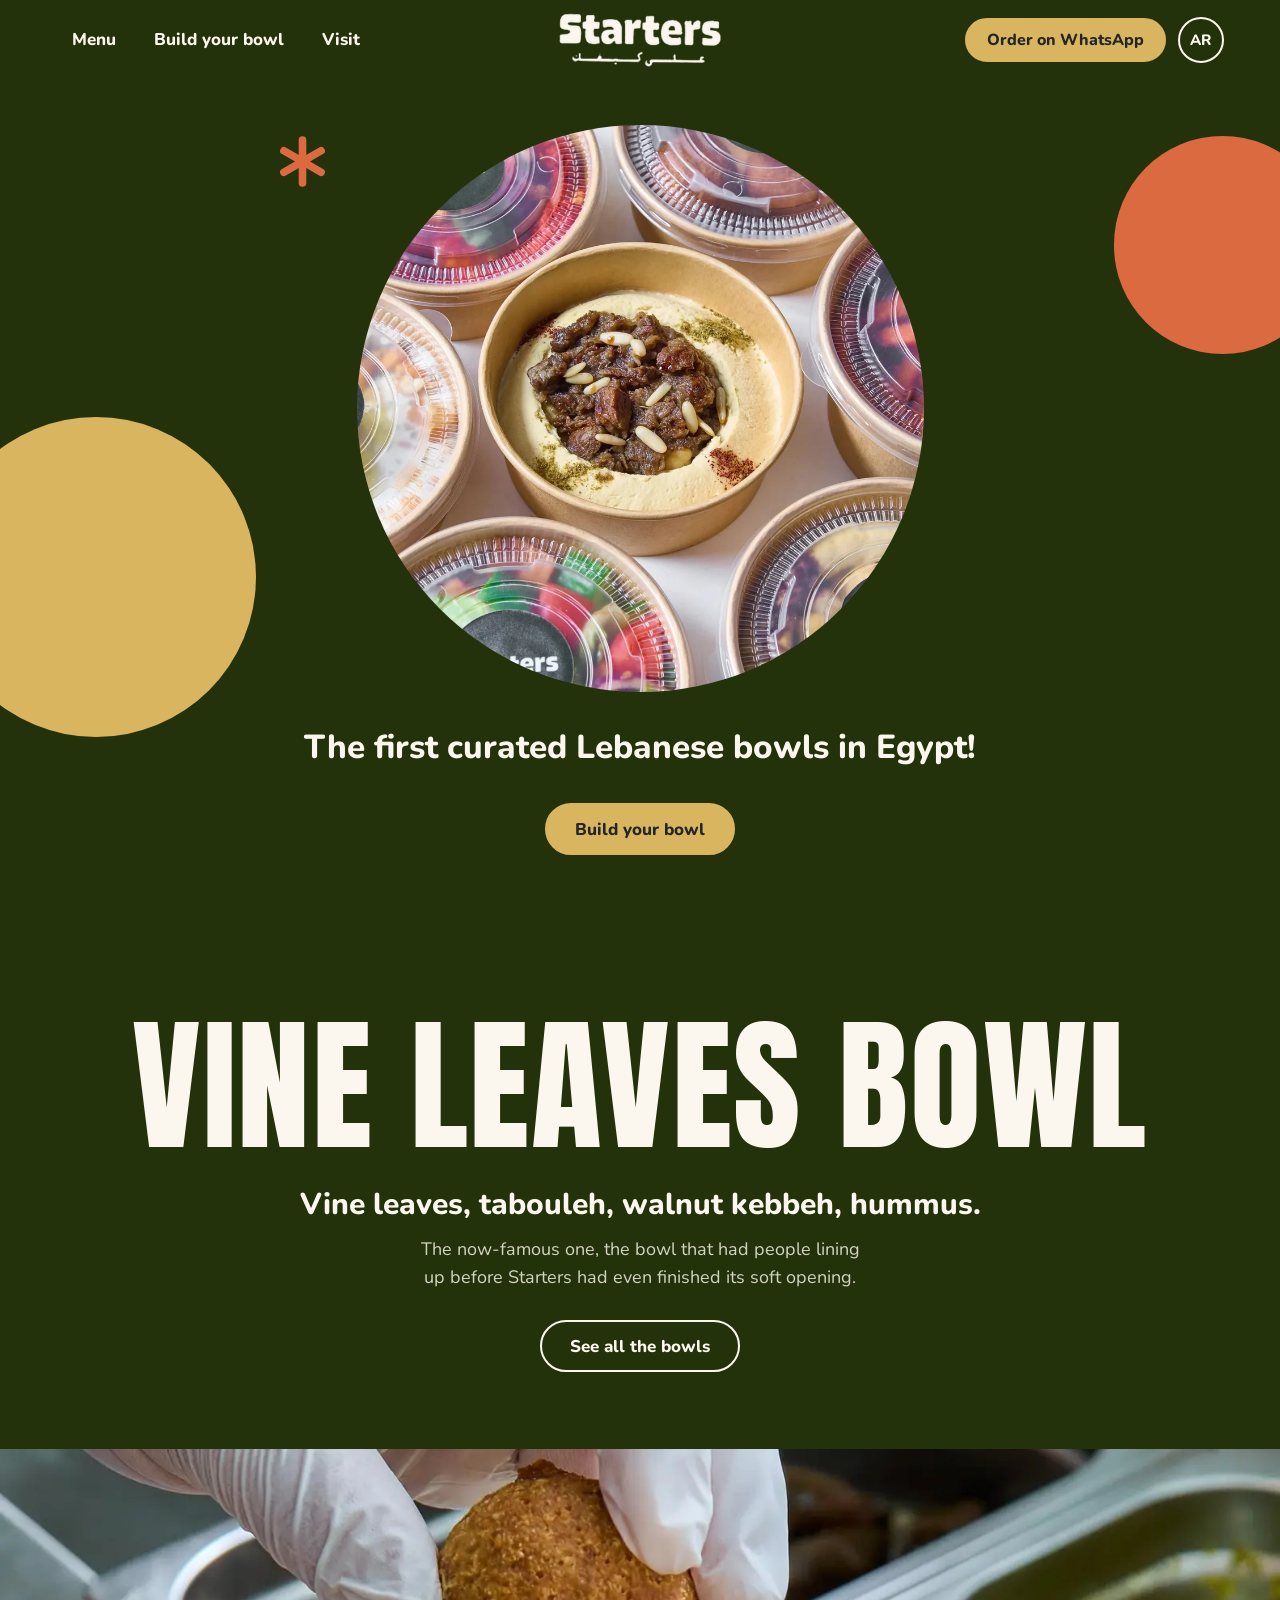
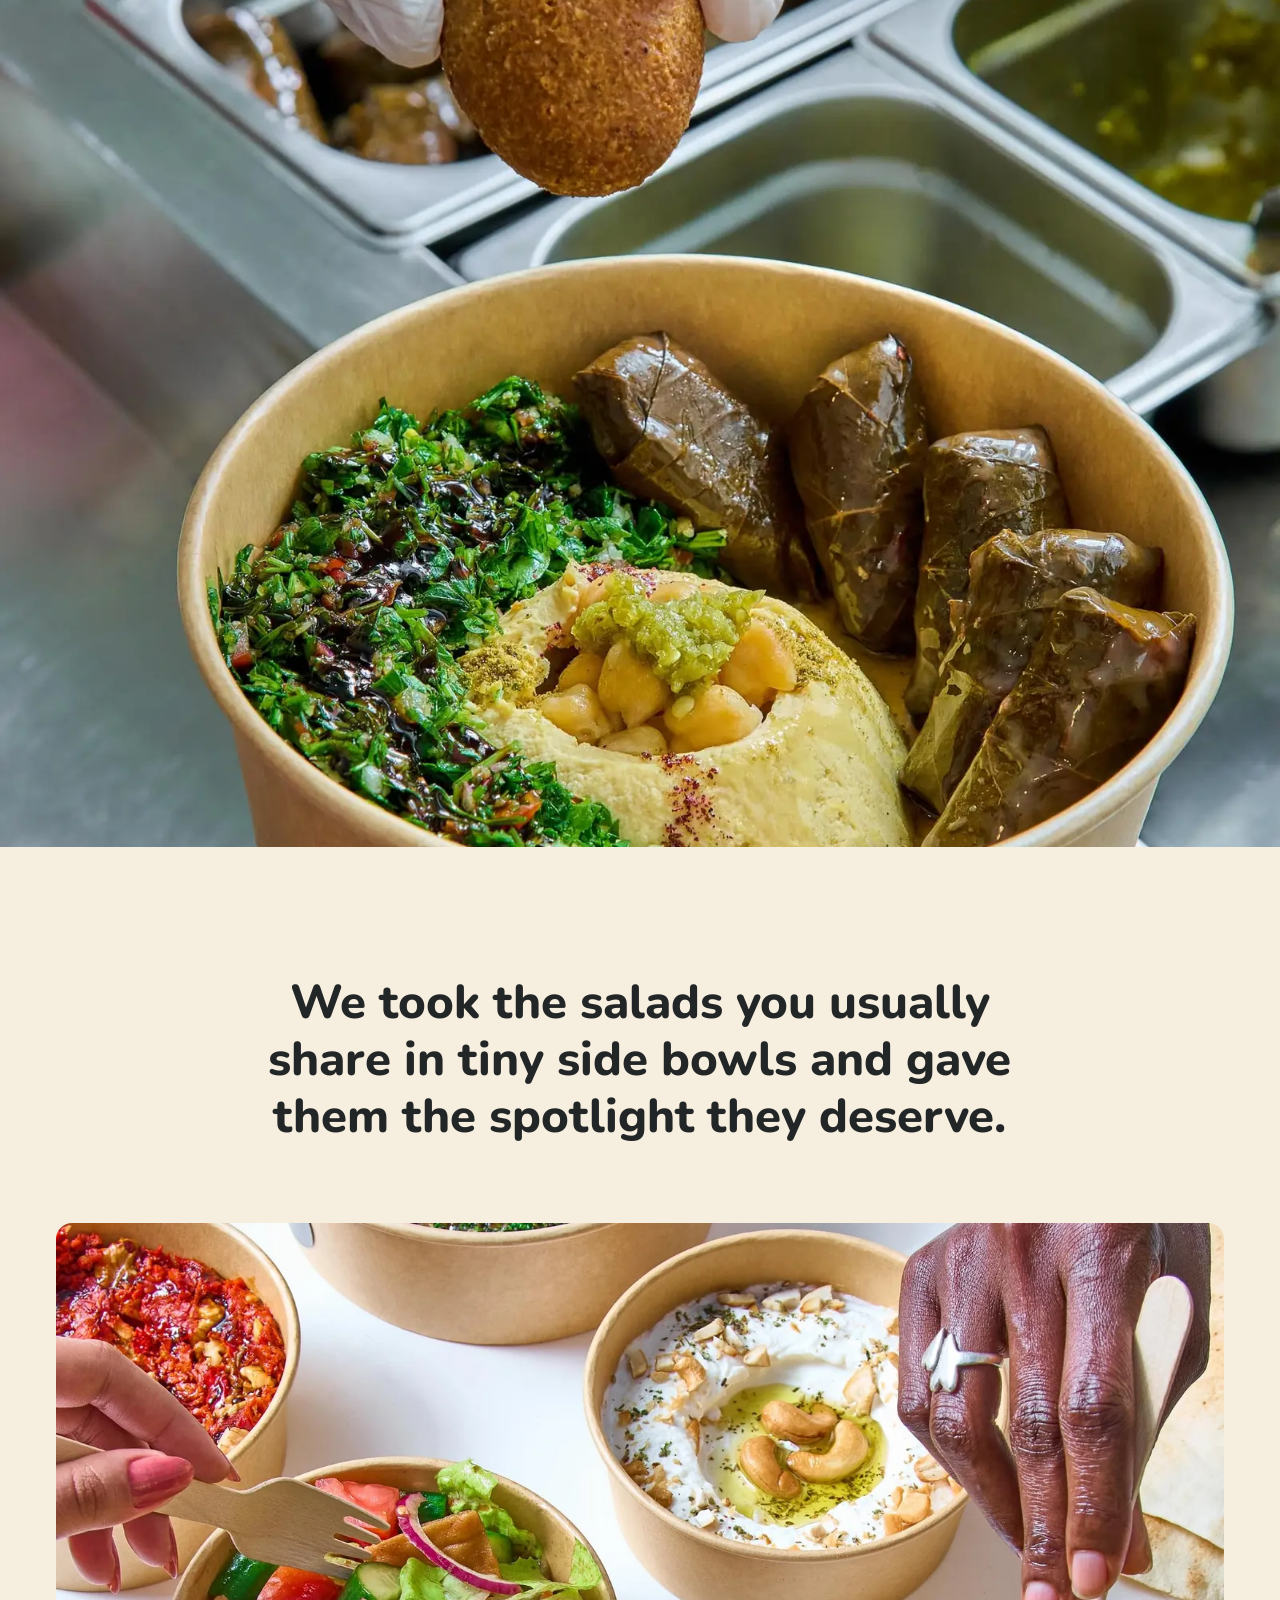
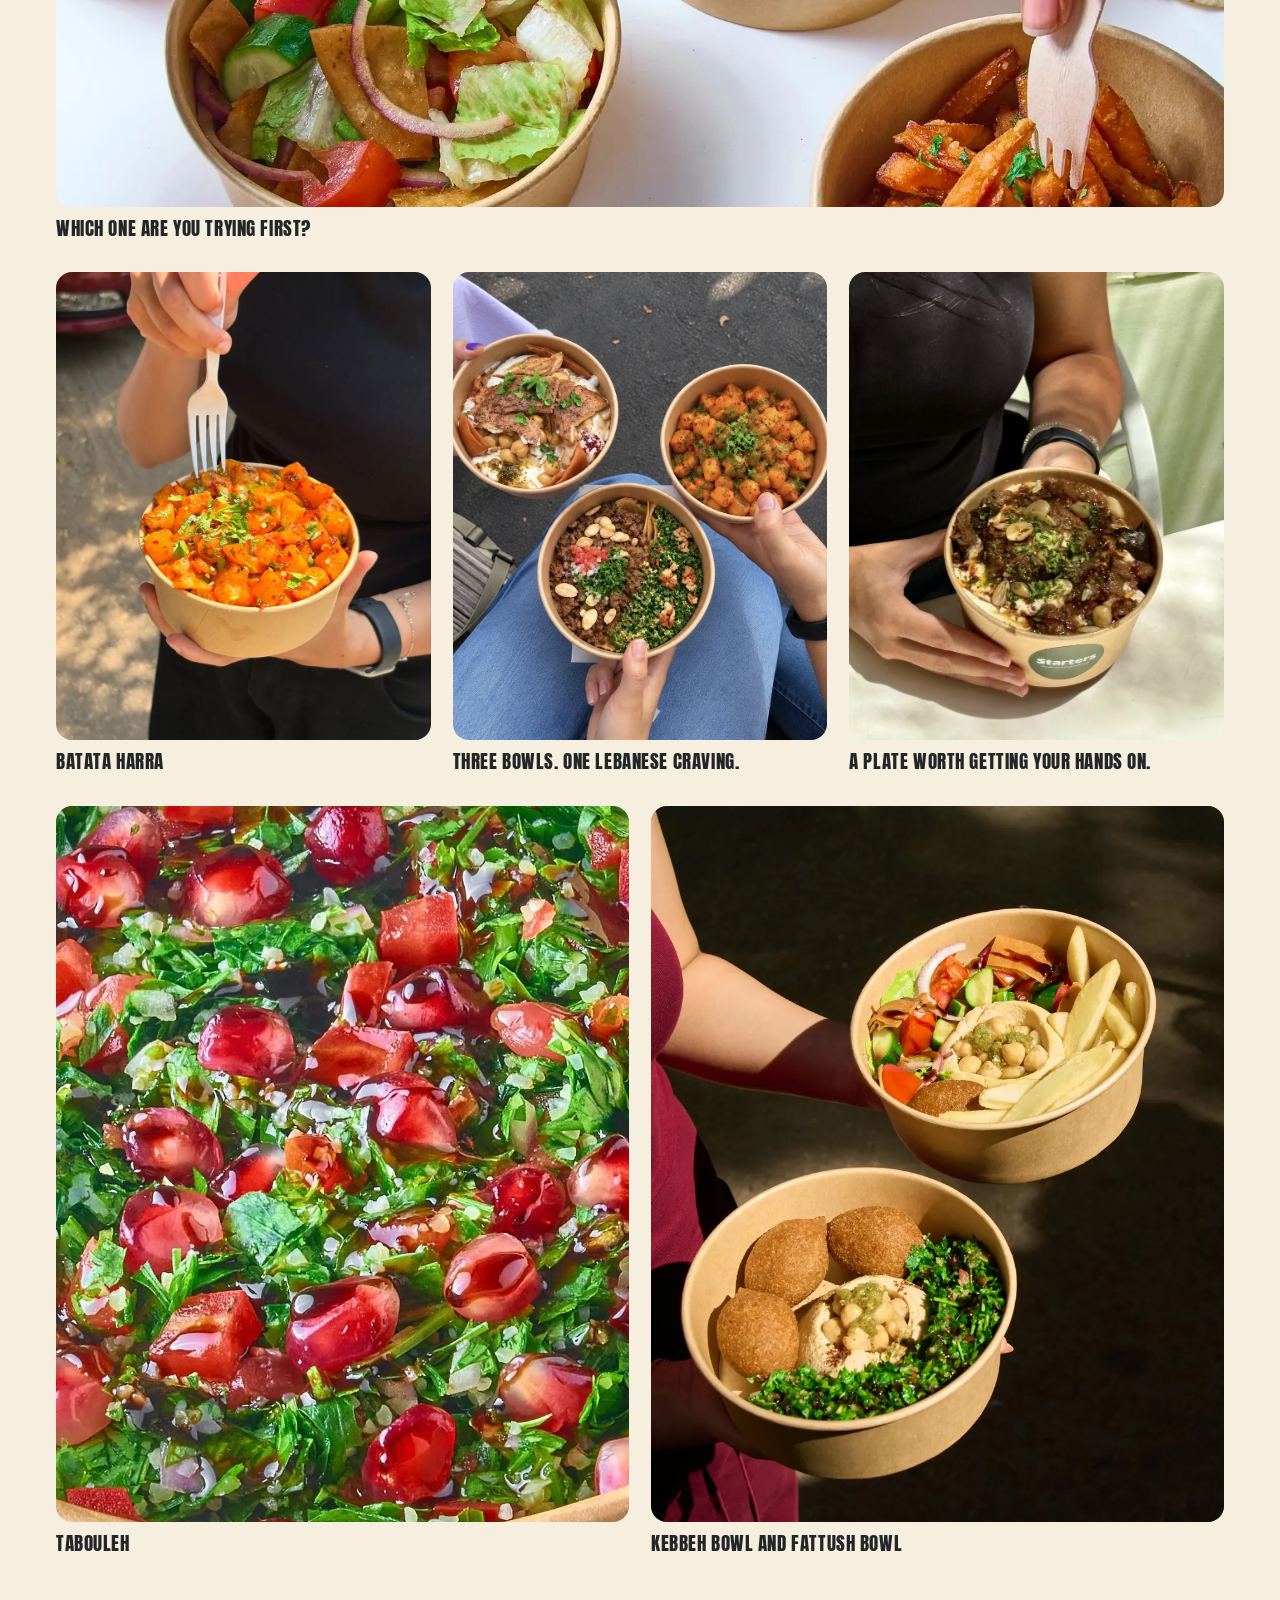
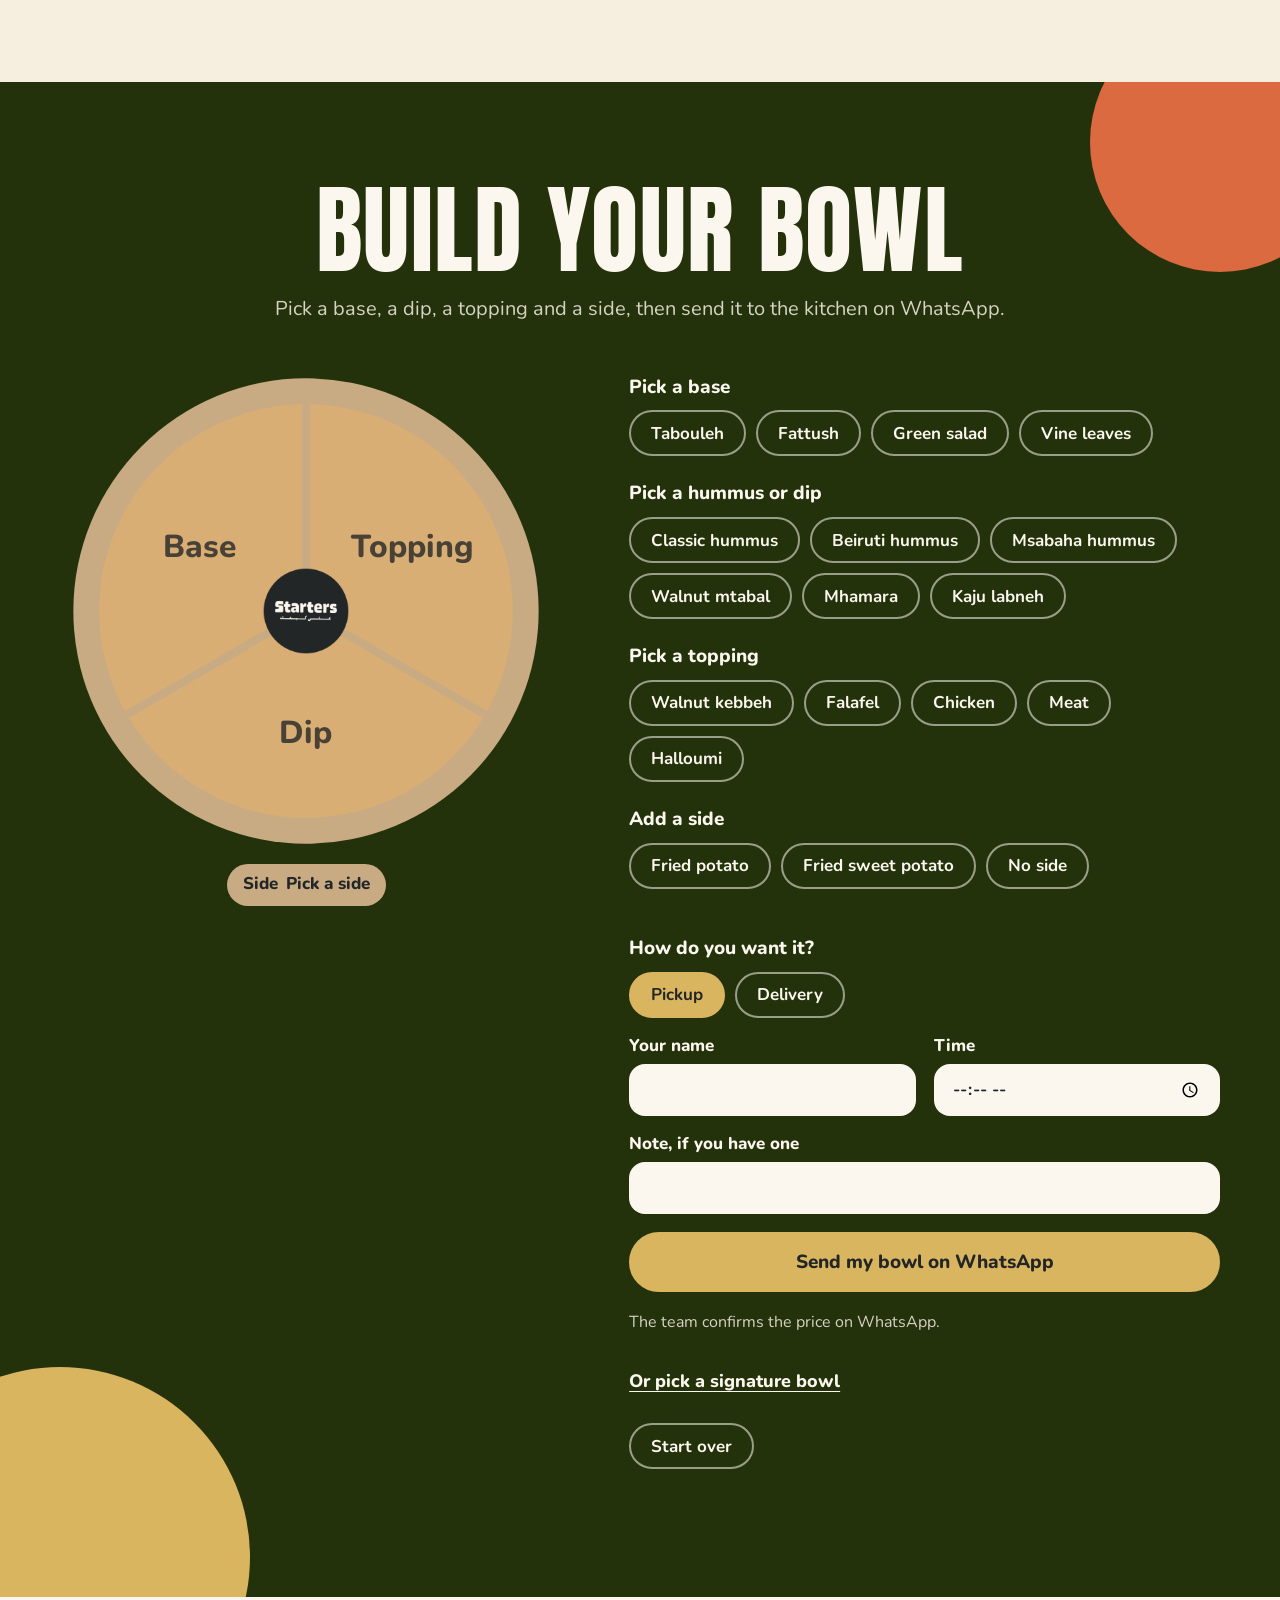
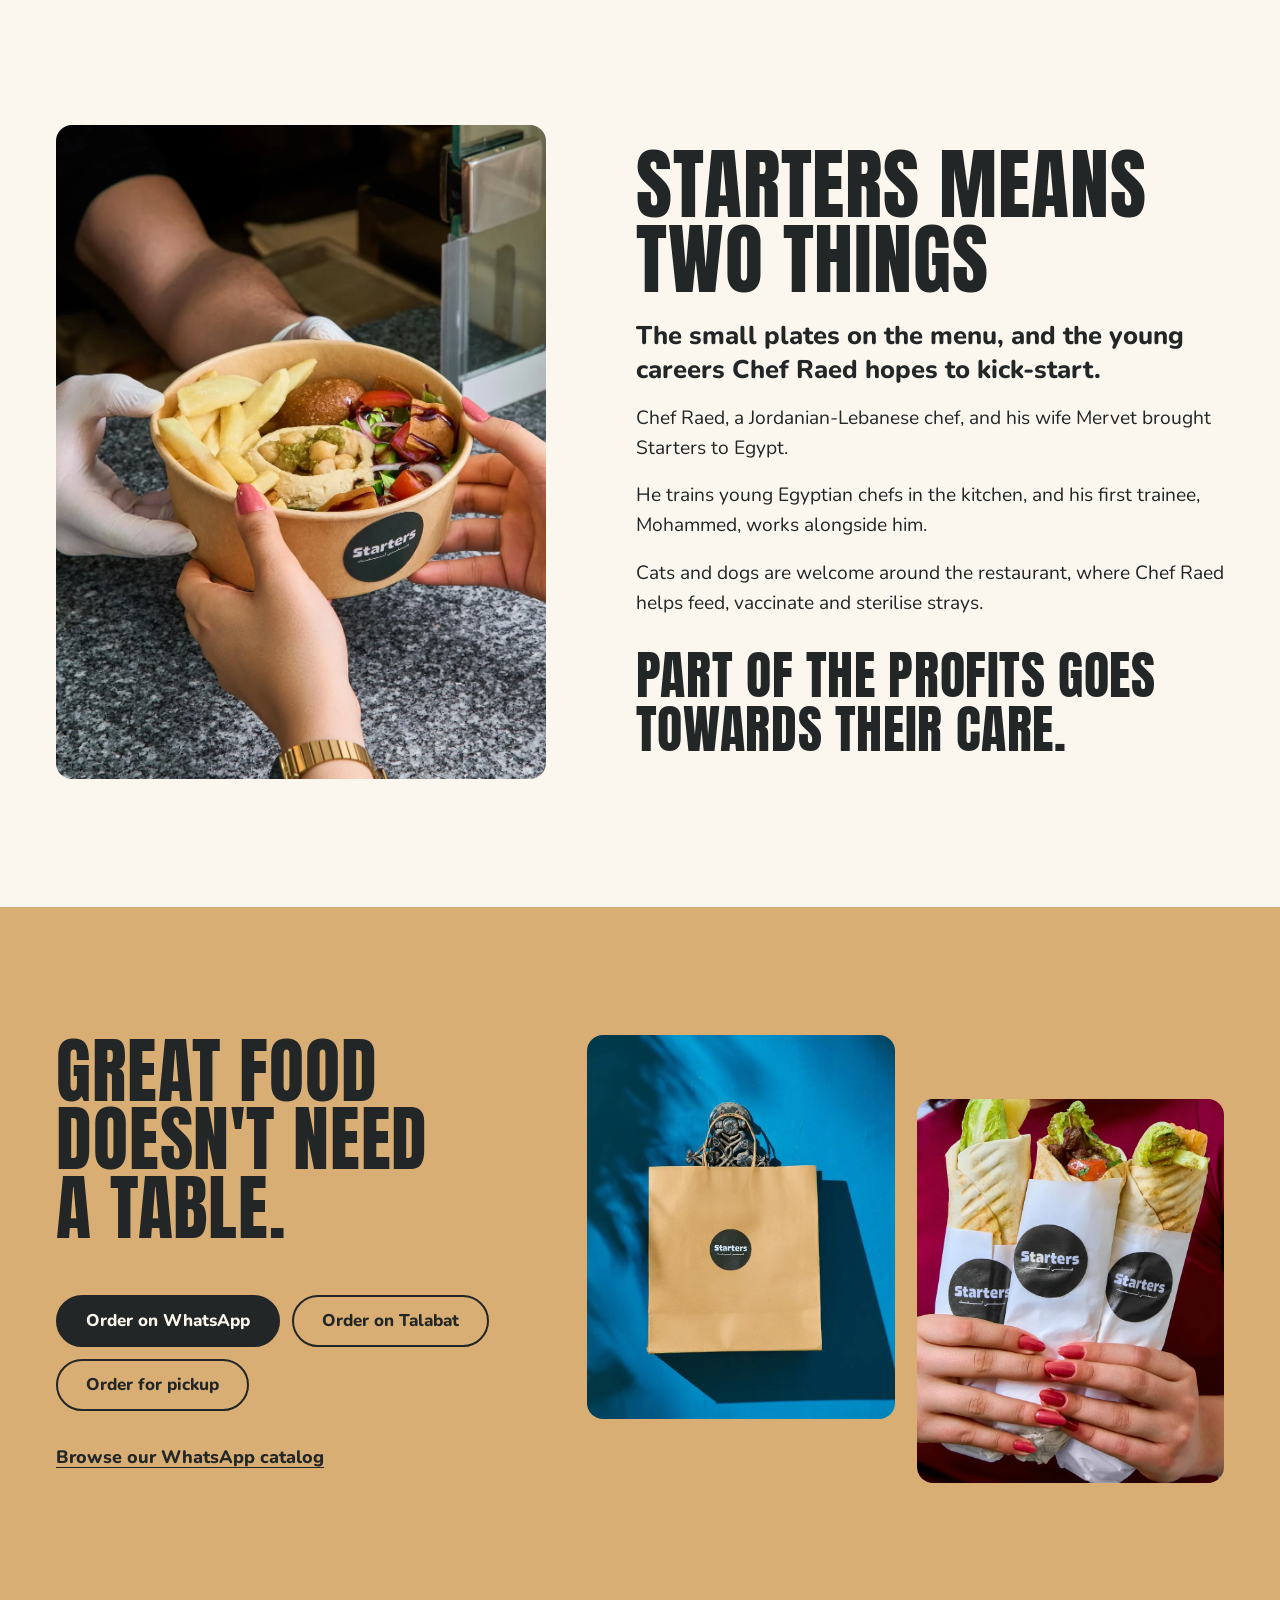
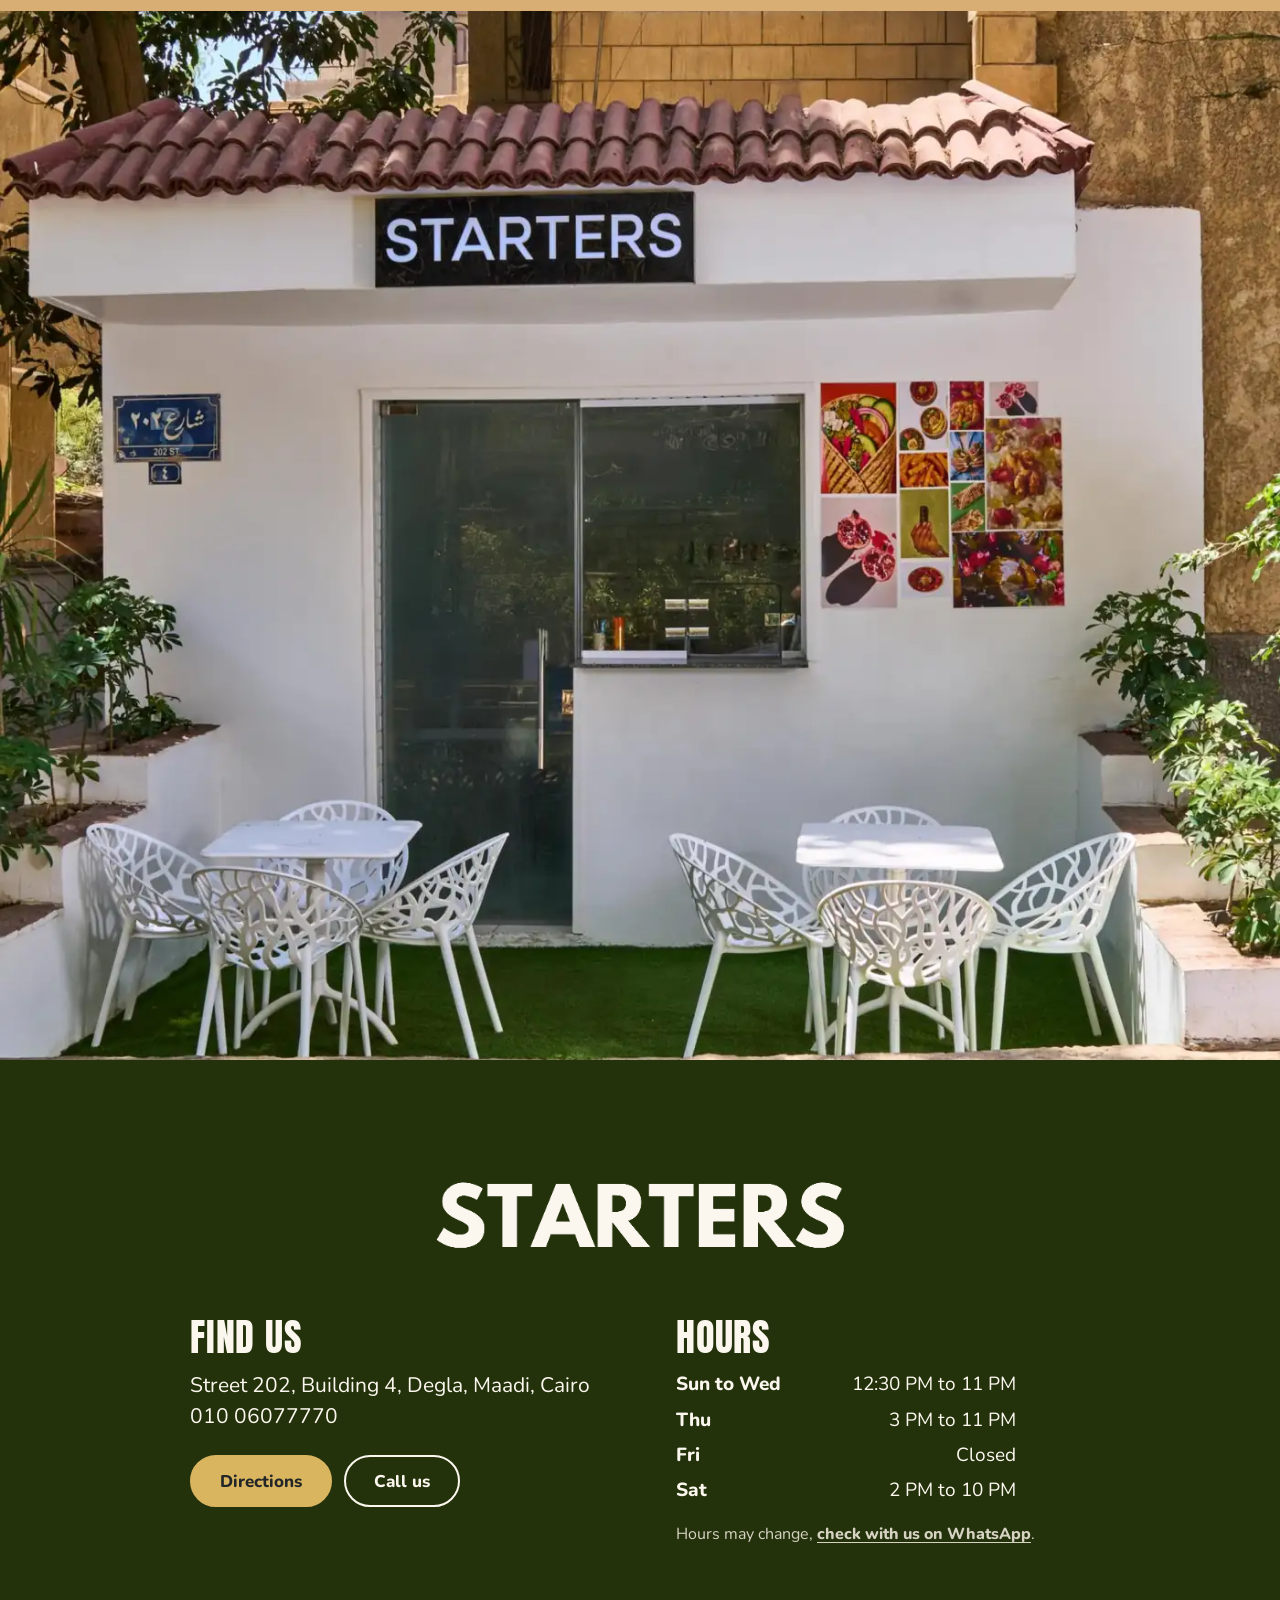
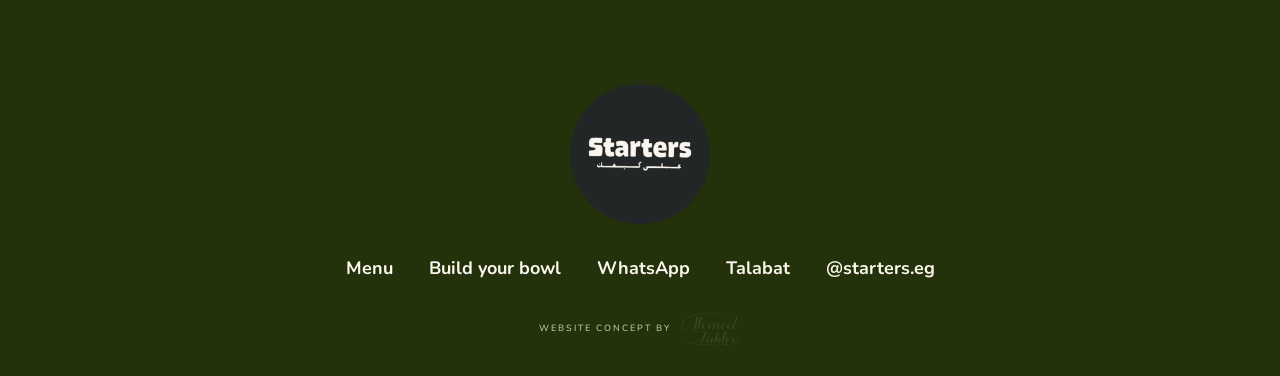
==== commit 53eab025: "Refine colours, forms and layout" ====
--- a/index.html
+++ b/index.html
@@ -30,10 +30,10 @@
 function hero(){var im=[].slice.call(document.querySelectorAll('img[data-first]'));if(!im.length){ho=true;chk();return}var n=im.length;im.forEach(function(i){var ok=function(){n--;bar(.5+.4*(1-n/im.length));if(n<=0){ho=true;chk()}};if(i.decode){i.decode().then(ok,ok)}else if(i.complete){ok()}else{i.onload=i.onerror=ok}})}
 if(document.readyState==='loading')document.addEventListener('DOMContentLoaded',hero);else hero();
 setTimeout(end,veil?2500:3000)})();</script>
-<link rel="stylesheet" href="fonts.css?v=1">
-<link rel="stylesheet" href="style.css?v=1">
+<link rel="stylesheet" href="fonts.css?v=8">
+<link rel="stylesheet" href="style.css?v=8">
 <noscript><style>.bar{visibility:visible;transform:none}.menu-btn{display:none}</style></noscript>
-<script src="site.js?v=1" defer></script>
+<script src="site.js?v=8" defer></script>
 <script type="application/ld+json">{"@context": "https://schema.org", "@type": "Restaurant", "name": "Starters", "description": "Curated Lebanese bowls from a small white kiosk with outdoor tables in Degla, Maadi, Cairo.", "url": "https://ahmedfakhr1.github.io/starters-preview/", "image": "https://ahmedfakhr1.github.io/starters-preview/img/og.jpg", "logo": "https://ahmedfakhr1.github.io/starters-preview/img/roundel.png", "servesCuisine": "Lebanese", "telephone": "+201006077770", "hasMenu": "https://ahmedfakhr1.github.io/starters-preview/menu.html", "address": {"@type": "PostalAddress", "streetAddress": "Street 202, Building 4, Degla", "addressLocality": "Maadi", "addressRegion": "Cairo", "addressCountry": "EG"}, "geo": {"@type": "GeoCoordinates", "latitude": 29.9534082, "longitude": 31.2721791}, "hasMap": "https://www.google.com/maps/place/Starters+Restaurant/@29.9534082,31.2721791,17z", "sameAs": ["https://www.instagram.com/starters.eg/"], "openingHoursSpecification": [{"@type": "OpeningHoursSpecification", "dayOfWeek": ["Sunday", "Monday", "Tuesday", "Wednesday"], "opens": "12:30", "closes": "23:00"}, {"@type": "OpeningHoursSpecification", "dayOfWeek": "Thursday", "opens": "15:00", "closes": "23:00"}, {"@type": "OpeningHoursSpecification", "dayOfWeek": "Saturday", "opens": "14:00", "closes": "22:00"}]}</script>
 </head>
 <body>
@@ -41,7 +41,7 @@
 <a class="skip" href="#main">Skip to content</a>
 <header class="site-head" id="top">
 <div class="head-in">
-<button class="icon-btn menu-btn" type="button" aria-label="Open menu" aria-expanded="false" aria-controls="drawer"><svg class="i-open" viewBox="0 0 26 26" aria-hidden="true" focusable="false"><path d="M4 8h18M4 13h18M4 18h18" fill="none" stroke="currentColor" stroke-width="2.6" stroke-linecap="round"/></svg><svg class="i-close" viewBox="0 0 26 26" aria-hidden="true" focusable="false" style="display:none"><path d="M6 6l14 14M20 6L6 20" fill="none" stroke="currentColor" stroke-width="2.6" stroke-linecap="round"/></svg></button>
+<button class="icon-btn menu-btn" type="button" aria-label="Open menu" aria-expanded="false" aria-controls="drawer"><svg class="i-open" viewBox="0 0 24 24" aria-hidden="true" focusable="false"><g fill="none" stroke="currentColor" stroke-width="2.2" stroke-linecap="round" stroke-linejoin="round"><path d="M4 6h16"/><path d="M4 12h16"/><path d="M4 18h16"/></g></svg><svg class="i-close" viewBox="0 0 24 24" aria-hidden="true" focusable="false" style="display:none"><g fill="none" stroke="currentColor" stroke-width="2.2" stroke-linecap="round" stroke-linejoin="round"><path d="M18 6L6 18"/><path d="M6 6l12 12"/></g></svg></button>
 <nav class="nav-l" aria-label="Main"><a href="menu.html">Menu</a><a href="#build">Build your bowl</a><a href="#visit">Visit</a></nav>
 <a class="brand" href="index.html" aria-label="Starters, home"><img src="img/lockup-light.png" width="520" height="200" alt="Starters" data-first></a>
 <div class="head-r"><a class="btn btn-sm" href="https://wa.me/201006077770?text=Hi%20Starters%2C" target="_blank" rel="noopener">Order on WhatsApp</a><button class="icon-btn ar-btn" type="button" aria-label="Switch to Arabic">AR</button></div>
@@ -135,7 +135,8 @@
 <div class="copy">
 <h2 class="anton" id="chef-h">Starters means two things</h2>
 <p>The small plates on the menu, and the young careers Chef Raed hopes to kick-start.</p>
-<p>Chef Raed, a Jordanian-Lebanese chef, and his wife Mervet brought Starters to Egypt. He trains young Egyptian chefs in the kitchen, and his first trainee, Mohammed, works alongside him.</p>
+<p>Chef Raed, a Jordanian-Lebanese chef, and his wife Mervet brought Starters to Egypt.</p>
+<p>He trains young Egyptian chefs in the kitchen, and his first trainee, Mohammed, works alongside him.</p>
 <p>Cats and dogs are welcome around the restaurant, where Chef Raed helps feed, vaccinate and sterilise strays.</p>
 <p class="pull">Part of the profits goes towards their care.</p>
 </div>
@@ -180,6 +181,8 @@
 <p class="credit"><a class="sig" href="https://ahmedfakhr1.github.io/" rel="noopener" title="Website concept by Ahmed Fakhreldin"><span class="sig-by">Website concept by</span><span class="sr">Ahmed Fakhreldin</span><svg viewBox="-16 -123 301 172" aria-hidden="true" focusable="false"><defs><mask id="sig-pen" maskUnits="userSpaceOnUse" x="-80" y="-180" width="760" height="300"><g class="pen"><path pathLength="1" style="animation-delay:0.10s;animation-duration:0.32s" d="M8.2 -39l2 1.2 1.2 0.4 1.4 0.1 1.6-0.3 1.7-0.7 2-1.2 5.2-4.7 7-8 8.4-10.2 8.6-11 16.8-22.7 1.8-2 0.9-0.2 -0.1 1.7 -1.2 6.4 -3.2 14.3 -2.4 10.5 -5.3 21.1 -0.4 2.1 -0.1 2.6 0.6 1.9 1.5 1 1.1 0.1 2.6-0.4 1.5-0.8 3.2-2.7 4.9-5.5"/><path pathLength="1" style="animation-delay:0.50s;animation-duration:0.05s" d="M35.4 -60.5l6.3-1.4 7.3-1 7-0.4 6.6 0.3"/><path pathLength="1" style="animation-delay:0.64s;animation-duration:0.51s" d="M70.1 -51.5l11.6-15.7 6.3-9.3 3.1-5.2 2.8-6.3 1.6-5.6 0-2.1 -0.4-1.7 -0.8-1.3 -1.4-0.5 -1.9 0.2 -2.2 1.1 -2 1.6 -1.7 2 -1.4 2.5 -1.4 3.4 -3.2 9.4 -3.6 12.8 -3.9 16.2 -1.6 7.5 -0.3 2.9 5.3-10.1 4.2-5.8 2.6-3.1 2.5-2.3 2.4-1.4 2.3-0.9 2.3-0.4 2.3 0 1.8 0.4 1.3 0.9 0.9 1.3 0.4 1.7 -0.1 2.1 -0.5 2.6 -3.4 9.2 -0.6 2.6 0 2.1 0.4 1.7 0.8 1.3 1.1 0.9 1.1 0.4 1.2 0 1.6-0.4 4.3-2 3.2-2.3 3.7-4.3 10.3-13.2 2.5-2.3 2.5-1.4 2-0.6 1.5 0.3 1.1 1 0.6 1.2 0.1 1.1 -0.3 1.6 -3.8 11.2 -4.2 10.1"/><path pathLength="1" style="animation-delay:1.22s;animation-duration:0.12s" d="M127 -45.5l4.4-6.9 2.3-3.1 2.6-3.1 2.5-2.3 2.4-1.4 2.4-0.9 2.3-0.4 2.2 0 1.8 0.4 1.4 0.9 0.8 1.1 0.5 1.2 0 1.1 -3 9.6 -5.3 12.9"/><path pathLength="1" style="animation-delay:1.42s;animation-duration:0.17s" d="M148.2 -45.5l4.4-6.9 4.9-6.2 2.5-2.3 2.4-1.4 2.4-0.9 2.3-0.4 2.2 0 1.8 0.4 1.4 0.9 0.8 1.3 0.4 1.7 0 2.1 -0.6 2.6 -3.4 9.2 -0.5 2.6 -0.1 2.1 0.4 1.7 0.9 1.3 1 0.9 1.1 0.4 1.2 0 1.6-0.4 4.3-2 1.8-1.2 1.4-1.1 1.6-1.7 6.9-8.7"/><path pathLength="1" style="animation-delay:1.67s;animation-duration:0.18s" d="M193.4 -42.4l6.3-3.2 1.5-1.2 2.6-3 2.4-4.4 0.7-2.2 0.2-2.3 -0.3-1.8 -0.7-1.4 -1-1 -1.1-0.6 -2.6 0.1 -4.2 1.9 -2 1.6 -1.6 1.9 -1.2 2.5 -0.9 2.8 -0.5 6.4 0.5 2.7 0.9 2.3 1.4 1.8 1.8 1.4 2.2 1 2.2 0.6 2.3 0.1 2.3-0.2 4.6-1.8 3.5-2.3 1.4-1.4 7.5-9.4"/><path pathLength="1" style="animation-delay:1.93s;animation-duration:0.43s" d="M249.1 -54.5l-1.7-4.2 -1.3-1.8 -1.9-1.4 -2.2-1 -2.2-0.6 -4.5 0.1 -4.7 1.8 -3.5 2.3 -2.6 3 -2.4 4.4 -0.7 2.3 -0.2 2.3 0.2 2.2 0.6 2.3 1.1 2.1 1.5 1.7 2 1.3 2.2 0.9 2.2 0.4 2.3 0 2.3-0.4 2.4-0.9 2.3-1.3 1.8-1.7 1.5-2.1 3.3-6.8 20.5-46.9 -13.8 32.1 -1.4 4 -1.7 5.3 -2.2 9.4 -0.3 3.4 0.1 2.5 0.7 1.7 2.1 1.6 2.6-0.1 4.2-1.8 3.5-2.3 1.4-1.4 7.5-9.4"/><path pathLength="1" style="animation-delay:2.43s;animation-duration:0.74s" d="M193.3 -110.5l-6.7-2.7 -5.3-1.3 -7.1-1.1 -8.9-0.8 -11.2-0.6 -13.4-0.3 -14.7 0.2 -15.2 0.6 -15.7 1.1 -15.1 1.8 -14.3 2.4 -13.4 3 -11.9 3.4 -10.6 4 -9.5 4.7 -8.4 5.5 -7.4 6.4 -6 6.9 -4.7 7.5 -3.3 7.4 -2 6.2 -0.5 4.9 0.6 4.6 1.5 4.7 2.5 4.7 3.6 4 4.7 3 5.9 2.3 7.5 1.7 9.1 1.1 21.4 1.4 22.1 0.5 8.8 0 18.6-0.6 4.3 0.1 11.3 2 3.1 0.3 2.8-0.1 2.5-0.5 4.5-2"/><path pathLength="1" style="animation-delay:3.25s;animation-duration:0.19s" d="M109.7 -21.5l-7.4 18.7 -5 11.6 -2.4 4.9 -4.6 7.4 -2.2 2.7 -2.2 2 -2 1.5 -4.1 2.1 -2 0.5 -1.9 0.1 -2-0.2 -1.8-0.6 -1.8-1 -1.5-1.3 -1-1.7 -0.9-3.9 0-1.9 0.4-1.7 0.8-1.3 1-1 1.4-0.6 1.8-0.3 3.8 0.6 3.9 2"/><path pathLength="1" style="animation-delay:3.52s;animation-duration:0.04s" d="M89.3 1.7l23.2 0"/><path pathLength="1" style="animation-delay:3.64s;animation-duration:1.68s" d="M139.5 14.5l-1.4-3.5 -1.2-1.5 -1.6-1.2 -1.8-0.9 -1.9-0.5 -1.9-0.1 -4 0.9 -3.6 1.9 -2.4 2 -1.1 1.5 -2.1 3.7 -0.5 1.9 -0.2 2 0.7 3.8 0.9 1.8 1.3 1.5 1.7 1.1 3.8 1.1 1.9 0 4-1.1 1.9-1.1 1.6-1.5 1.2-1.8 5.8-12.4 1.1-1.8 -2.7 10.6 -0.4 3.1 0 2.5 0.4 1.6 0.9 1.1 0.9 0.6 0.9 0.2 2.6-0.6 3.7-1.8 2.6-2 1.5-1.7 11.1-14.5 8.7-12.5 2.9-4.7 3.4-7.8 0.6-2.3 0.2-2 -0.2-1.5 -0.6-1.2 -1-0.8 -1.5 0 -1.9 0.8 -1.8 1.2 -1.4 1.5 -1.3 2 -2.5 6 -2.8 9 -3.1 11.8 -3.3 14.2 -0.6 3.8 0.5-0.3 1.2-2.8 2.4-4.4 5.4-7.5 2.2-2.2 2.1-1.4 2-0.9 2-0.5 1.9-0.1 1.7 0.3 1.2 0.6 0.9 0.9 0.5 1.4 0 1.6 -0.4 1.9 -1.1 1.4 -1.8 1.1 -2.2 0.7 -2.6 0.4 -2.7 0.1 -1.1 0.3 2.3 2 1.3 1.9 2.3 6.7 0.9 1.1 0.9 0.6 1 0.2 1.1-0.1 1.5-0.5 3.6-1.8 1.5-1 2.6-2.7 8.6-11.1 5.5-7.5 7.5-11 3.6-7.3 1.6-4.9 0.2-2 -0.2-1.5 -0.6-1.2 -1.1-0.8 -1.4 0 -1.9 0.8 -1.8 1.2 -1.5 1.5 -1.2 2 -1.2 2.7 -2.7 7.4 -3 10.4 -3.2 13.3 -2.3 11 0.6-0.3 2.4-5.2 2.6-4.2 4-5.3 2.1-2.2 2.1-1.4 2-0.9 2-0.5 2-0.1 1.6 0.3 1.3 0.6 0.9 0.9 0.4 1.4 0.1 1.6 -0.3 2.1 -0.7 2.4 -2.2 5.4 -0.7 4.3 0.2 1.5 0.6 1.2 0.8 0.9 1 0.5 2.2-0.1 1.6-0.6 3.6-1.9 2.5-2.2 8.2-10.4 6.4-9 0.5 0 -0.1 1.4 0.6 1.5 1.8 0.7 2.6 0.1 2.2 0.4 1.4 0.7 0.7 1.1 0.3 1.5 0 1.8 -1.3 4.7 -2 4.9 -0.4 2.4 1.1 2 0.9 0.7 1 0.4 1 0 3.1-1.1 3.5-2 1.1-0.9 3.2-3.6 7.8-10.4 3.6-3.6 1.8-1.2 1.7-0.5 1.7 0 1.3 0.6 0.8 1.3 0.4 1.8 -0.2 2.4 -0.9 2.8 -1.6 3.5 -2.6 4.3 -3.6 4.8 -4.6 4 -5.8 2.9 -7.4 2.1 -9.5 1.7 -11.8 1.3 -12 1 -22.3 1.3 -15 0.3 -19.5 0 -41.7-0.7 -17.8-0.7 -16-0.9 -14.4-1.1 -12.7-1.3 -11.4-1.6 -10.4-1.7 -9.1-1.9 -8.1-2.1 -14.5-4.8"/></g></mask><g id="sig-ink"><path d="M7.8 -38.4l0 0.5 0.6 0.6 1.4-2.2 -0.7-0.3 -0.5 0.2zM8.2 -37.5l1 0.5 1.5 0.3 0.5-1.7 -1.6-1.2zM10.2 -36.7l3.2-0.1 -0.2-1.2 -1.3-0.1 -1-0.5zM12.8 -36.7l1.7-0.3 1.9-0.8 -0.6-1 -1.6 0.6 -1.4 0.2zM15.8 -37.5l2.6-1.5 1.6-1.2 -0.8-0.9 -2.1 1.5 -1.8 1zM19.2 -39.5l2.5-2.3 3.1-3.2 -0.9-0.8 -5.5 5.3zM23.7 -43.8l7.1-8.1 -0.9-0.7 -7.1 8zM29.5 -50.4l8.2-9.9 -0.9-0.7 -8.2 9.9zM36.3 -58.5l8.6-10.8 -1-0.8 -8.6 10.8zM43.4 -67.5l8.5-11 -1-0.7 -8.4 11zM50.5 -76.7l7.5-10.3 -1-0.7 -7.4 10.2zM56.9 -85.3l6.1-8.4 -1-0.7 -6.1 8.4zM62.1 -92.5l4.3-5.5 -0.9-0.7 -4.4 5.5zM65.9 -97.3l1.7-2.3 -0.6-0.6 -2 2.1zM66.1 -100.2l-0.9 0.2 -0.8 1.5 5.2 0.9 -0.3-1.8 -0.8-0.4zM64.6 -99l-0.7 1.9 -0.5 2.7 5.7 1.2 0.5-2.9 0-2.1zM63.5 -95.4l-1.5 7.5 5.7 1.3 1.6-7.7zM62.3 -89.4l-2.1 9.5 5.7 1.3 2.1-9.5zM60.6 -81.6l-2.3 10.3 5.6 1.3 2.4-10.3zM58.7 -73l-2.5 10.4 5.6 1.4 2.5-10.5zM56.6 -64.3l-2.4 9.9 5.6 1.4 2.4-10zM54.6 -55.9l-2 8 5.5 1.4 2.1-8.1zM52.9 -49.1l-1.4 5.7 5.7 1.1 1.2-5.4zM51.6 -44.1l-0.5 3.7 5.9 0 0.3-2.5zM51.1 -41l0.1 1.7 0.6 1.6 5.1-1.7 0.1-1.3zM51.5 -38.2l1 1.4 1.6 0.8 2.9-3.5zM53.5 -36.2l1.1 0.3 1.8 0 0.3-1.5 -0.5-0.7 0.1-0.7zM56 -35.9l2.6-0.2 -0.2-1.2 -1.1 0.1 -0.8-0.4zM58.1 -36l1.5-0.3 1.5-0.7 -0.5-1 -1.4 0.6 -1.2 0.2zM60.6 -36.7l3.3-2.3 -0.8-0.9 -3 2.1zM63.3 -38.5l3.5-3.3 -0.9-0.9 -3.3 3.3zM66.2 -41.2l3-3.6 -0.8-0.7 -3.1 3.5zM68.8 -44.4l1-1.4 -0.7-0.4 -1.1 1.1z"/><path d="M35.4 -60.1l3.1-0.5 -0.3-1.2 -2.9 0.9zM37.6 -60.4l6.6-1.3 -0.2-1.2 -6.6 1.3zM43 -61.5l7.3-1 -0.1-1.2 -7.4 1zM49 -62.3l7-0.4 0-1.3 -7.1 0.5zM55 -62.7l5.7 0.2 0.1-1.2 -5.9-0.2zM60 -62.5l1.8 0.1 0.8-0.2 -0.1-0.9 -2.5-0.3z"/><path d="M70.4 -51.3l2.4-2.9 -0.9-0.6 -2.1 3.1zM72.1 -53.3l5.3-6.9 -1-0.8 -5.2 7zM76.4 -58.8l7.1-10 -1-0.7 -7.1 9.9zM82.2 -66.9l6.3-9.2 -1-0.7 -6.3 9.2zM87.7 -75l3.4-5.5 -1-0.6 -3.4 5.5zM90.7 -79.7l2.9-5.9 -1.2-0.4 -2.8 5.7zM93.1 -84.4l2.4-6.4 -1.1-0.4 -2.4 6.2zM95.2 -89.9l0.7-2.7 0.3-2.4 -1.2 0 -0.2 2.1 -0.7 2.7zM96.2 -94.3l-0.1-2.1 -0.7-1.8 -1 0.6 0.5 1.4 0 1.8zM95.7 -97.6l-1-1.5 -1.7-0.8 -0.1 1.3 1 0.4 0.7 1zM93.6 -99.8l-2-0.2 -2.6 0.6 1.1 2.2 1.8-1.1 1.3-0.2zM89.9 -99.6l-2.7 1 -2.6 1.6 3.1 2.6 1.2-1.8 1.8-1.5zM85.4 -97.6l-2.2 2 -1.8 2.7 4.6 2.3 2.1-4.4zM82 -93.9l-1.7 3.3 -1.7 4.1 5.2 1.8 2.6-6.9zM79.2 -88l-3.4 10.1 5.4 1.6 3.1-9.8zM76.4 -79.8l-3.7 12.9 5.6 1.4 3.4-12.7zM73.4 -69.3l-3.9 15.7 5.6 1.3 3.8-15.5zM70.1 -56.4l-1.2 5.8 -1.8 9.9 4.6 1.1 4.1-15.5zM67.4 -42.6l-0.6 4.7 0.1 0.8 0.5 0.5 2.3 0.5 0.6-0.3 0.9-1.8 1-3.3zM68.9 -36.2l1.4-2.9 -0.9-0.5 -1.2 3.1zM69.9 -38.3l2.8-6.1 -1-0.5 -2.7 6.2zM72.2 -43.4l2.8-5.2 -1-0.6 -2.8 5.4zM74.6 -47.8l3.5-5.2 -1-0.7 -3.5 5.3zM77.4 -52l4.8-6.2 -0.9-0.8 -4.9 6.3zM81.4 -57.3l2.4-2.5 2.4-1.6 -0.6-1.1 -2.6 1.8 -2.6 2.6zM85.4 -61l2.3-1.1 2.2-0.7 -0.2-1.2 -2.5 0.8 -2.5 1.2zM89.2 -62.6l2.2-0.4 2.1 0.1 0.1-1.4 -2.3 0.1 -2.4 0.4zM92.8 -63l1.8 0.6 0.8 1 1.8-2.5 -1.4-0.3 -2.9-0.1zM95.2 -61.8l0.2 0.8 -0.2 1.2 5.2-1.5 -1.7-1.9 -2.2-0.9zM95.2 -60l-0.2 2.4 5.8 0.8 0.1-2.8 -1-2.4zM95 -58.2l-0.9 4.6 5.2 1.8 1.1-3.1 0.5-2.9zM94.4 -54.6l-2.4 6.4 5.2 1.8 2.5-6.4zM92.4 -49.3l-1.2 3.2 -0.7 2.9 5.9 0.8 0.3-2.2 0.8-2.8zM90.7 -44.1l-0.3 2.8 0.6 2.6 5.2-1.5 0.2-2.9zM90.6 -39.6l1.3 2.3 1.9 1.3 2.3-2.7 -0.1-0.7 0.2-1.2zM93.2 -36.3l1.8 0.6 1.6 0.1 0.3-1.6 -0.5-0.8 -0.4-1.1zM96.1 -35.6l3-0.5 -0.3-1.1 -1.3 0.2 -0.8-0.4zM98.6 -35.9l4.1-1.6 -0.5-1.1 -3.9 1.5zM101.9 -37.1l4.1-2.4 -0.7-1 -3.9 2.3zM105.5 -39.1l3-2.6 -0.9-0.9 -2.8 2.5zM108 -41.2l4.1-4.8 -1-0.8 -4 4.8zM111.2 -45l5.2-6.7 -0.9-0.7 -5.2 6.7zM115.6 -50.6l5.2-6.7 -1-0.8 -5.2 6.8zM119.9 -56.2l2.5-2.8 2.4-2 -0.7-1 -2.5 2.1 -2.6 2.9zM124 -60.4l2.3-1.4 1.9-0.3 -0.2-1.5 -2.2 0.7 -2.5 1.5zM127.6 -62.2l0.6 0.1 0.7 0.4 0 1 2.9-2.5 -1.5-0.6 -0.8-0.1 -2.2 0.5zM129 -61.1l-0.4 1.7 5.5-1.2 -1.1-1.8 -1.9-1.1zM128.7 -59.6l-0.3 1.2 5.5 1.4 0.5-2.2 -0.6-2.1zM128.5 -59l-1.7 5.8 5.2 1.8 2.1-6.4zM127.2 -54.5l-2.7 8.4 4.6 1.8 3.4-8.5zM124.9 -47.4l-2.5 7.2 3.9 1.7 3.4-7.1zM122.8 -41.2l-0.8 2.6 -0.2 1.5 2.7 1.2 1-1.1 1.3-2.5zM121.7 -37.5l0.4 0.7 2 0.9 0.7-0.2z"/><path d="M127.4 -45.3l1.3-1.8 -1-0.7 -1 2.2zM128.4 -46.6l2.8-4.5 -1-0.7 -2.8 4.6zM130.6 -50.2l4.5-6 -1-0.8 -4.5 6.1zM134.2 -55.1l2.5-3.1 2.5-2.2 -0.8-1 -2.5 2.4 -2.7 3.1zM138.4 -59.8l2.3-1.6 2.3-1 -0.4-1.1 -2.5 1 -2.5 1.8zM142.2 -62.1l2.3-0.7 2.2-0.2 -0.1-1.3 -2.4 0.3 -2.4 0.8zM145.9 -63l2.1 0.1 1.5 0.8 0.8-2.1 -4.5 0zM149.1 -62.4l0.8 1 0.2 1.1 3.6-2.5 -1.9-1.1 -2.2-0.4zM150 -60.6l-0.2 1.2 5.7-0.5 -0.8-2 -1.6-1.3zM149.8 -59.4l-0.4 1.7 5.5 1.6 0.6-2.4 -0.2-2.1zM149.6 -58.4l-2.1 6.7 5.2 1.9 2.4-7.2zM148 -53.2l-3 8.3 5 2 3.2-8.5zM145.5 -46.2l-2.5 6.7 4.5 2 1-1.8 2.1-4.9zM143.2 -40.4l-0.5 2.3 0.1 0.9 2.5 1.3 0.6 0.1 0.4-0.2 1.7-2.3z"/><path d="M148.6 -45.3l1.3-1.9 -0.9-0.5 -1.1 2.1zM149.6 -46.6l2.9-4.5 -1-0.7 -2.9 4.6zM151.9 -50.2l4.4-6 -1-0.8 -4.5 6.1zM155.4 -55.1l2.6-3.1 2.4-2.2 -0.8-1 -2.5 2.4 -2.7 3.1zM159.6 -59.8l2.3-1.6 2.3-1 -0.4-1.1 -2.5 1 -2.5 1.8zM163.4 -62.1l2.3-0.7 2.2-0.2 -0.1-1.3 -2.4 0.3 -2.4 0.8zM167.2 -63l2 0.1 1.5 0.8 0.9-2.1 -4.6 0zM170.3 -62.4l0.8 1 0 1.1 4-2.4 -2.1-1.2 -2.2-0.4zM171.1 -60.6l-0.3 2 5.9-0.1 -0.6-2.6 -0.4-0.7 -1.2-1.2zM170.8 -59.1l-0.4 3.7 5.4 1.5 0.8-2.9 0-2.8zM170.5 -56.2l-0.6 2.6 -1.2 3.1 5 2.1 2.5-6.5zM169.2 -51.6l-2.5 6.5 5.6 1.3 0.7-2.6 1.2-3.1zM167 -46.1l-0.7 2.9 -0.1 2.8 5.8-0.5 0.5-3.7zM166.1 -41.3l0.6 2.6 1.6 2 3.5-2.7 0.2-2zM167.7 -37.3l1.3 1 2.3 0.7 1-2.1 -0.4-1 -0.1-1zM170.8 -35.7l1.6 0.1 1.4-0.2 -0.2-1.2 -0.9-0.2 -0.6-0.8zM173.3 -35.7l3.6-1.1 -0.5-1.1 -1.8 0.7 -1.4 0.2zM176.2 -36.5l4.4-2.2 -0.6-1 -4.3 2.1zM179.9 -38.3l3.4-2.4 -0.9-0.8 -3.1 2.1zM182.8 -40.3l3.4-3.7 -0.9-0.8 -3.3 3.6zM185.5 -43.2l4.6-5.9 -0.9-0.6 -4.6 5.7zM189.4 -48.2l2.2-3.1 -0.6-0.4 -0.2 0.1 -2.3 2.7z"/><path d="M193.6 -42.1l2.1-0.8 -0.5-1 -2 1.1zM195.1 -42.7l4.3-2.1 -0.6-1 -4.2 2.2zM198.7 -44.4l3.3-2.3 -0.8-0.9 -3.1 2.2zM201.6 -46.3l2.7-3.1 -1-0.7 -2.5 2.9zM203.8 -48.8l2.7-4.4 -1.1-0.5 -2.5 4.2zM206.1 -52.4l1-2.3 0.5-2.4 -1.2-0.2 -0.5 2.2 -0.9 2.2zM207.5 -56.3l0.2-2.4 -0.3-2 -1.1 0.4 0.2 1.6 -0.2 2.1zM207.6 -60l-0.6-1.8 -1.2-1.3 -0.8 0.9 0.9 1 0.5 1.4zM206.2 -62.7l-1.1-1 -1.3-0.5 -0.3 1.2 0.9 0.4 1 0.7zM204.2 -64.1l-1.3-0.2 -1.7 0.1 0.5 1.7 1.2-0.5 0.9 0.1zM201.8 -64.3l-4.4 1.2 1.2 2.3 3.6-1.9zM198.3 -63.4l-2.7 1.1 -2.5 1.6 3.1 2.7 1.2-1.8 1.9-1.4zM193.9 -61.3l-2.2 2.1 -1.8 2.7 5 1.9 0.7-2.1 0.9-1.9zM190.4 -57.5l-1.4 3.1 -0.8 3.5 5.9 0.7 1-5.1zM188.4 -52.1l-0.4 3.7 0.2 3.4 5.8-0.7 0.2-5.5zM188.1 -46.1l0.7 3.2 1.4 2.7 4.3-2.3 -0.5-4zM189.7 -41l1.9 2.3 2.5 1.5 1.7-2.6 -0.7-1 -0.7-2.3zM193.2 -37.7l2.6 1.1 2.5 0.6 0.5-1.7 -1.9-1.1 -1.5-1.5zM197.5 -36.2l2.4 0.4 2.4 0.1 -0.1-1.3 -2.1-0.2 -2-0.8zM201.5 -35.7l2.4-0.2 2.4-0.6 -0.4-1.1 -2.2 0.5 -2.2 0.1zM205.5 -36.2l2.4-0.9 2.3-1.2 -0.6-1.1 -2.2 1.2 -2.2 0.8zM209.5 -37.9l3.6-2.4 -0.8-0.9 -3.3 2.2zM212.6 -39.9l3.2-3.3 -0.9-0.8 -3 3.2zM215.2 -42.4l4.5-5.8 -0.9-0.7 -4.5 5.7zM219 -47.2l2.8-3.9 -0.7-0.5 -3 3.7zM221.6 -50.8l0.3-0.5 -0.6-0.4 -0.4 0.3z"/><path d="M249.5 -54.7l-0.6-2 -1.1 0.4 1 1.9zM249.1 -56.2l-1.1-2.8 -1-1.3 -0.9 0.7 0.8 1.2 1.2 2.6zM247.5 -59.7l-1.6-1.8 -2.1-1.4 -0.6 1.1 1.9 1.2 1.4 1.6zM244.5 -62.5l-2.3-1 -2.3-0.6 -0.2 1.2 2.1 0.5 2.1 1zM240.7 -64l-2.4-0.3 -2.4 0.1 0.2 1.4 2.2-0.2 2.1 0.2zM236.7 -64.3l-2.4 0.3 -2.6 0.7 0.9 2 2.1-1.1 2.2-0.5zM232.6 -63.6l-4.8 2 1.6 2.4 3.9-2.5zM228.5 -62l-3.7 2.2 2.8 2.6 0.9-1.2 1.4-1.2zM225.4 -60.2l-1.7 1.4 -1.6 1.9 3.9 2.5 1.9-3.2zM222.6 -57.6l-1.6 2.2 -1.4 2.5 5 2 1.8-4.1zM220 -53.7l-1.2 2.6 -0.5 2.8 5.9 0.4 0.6-3.7zM218.4 -49.2l-0.1 2.8 0.5 2.8 5.5-1.4 -0.1-3.5zM218.5 -44.6l1 2.7 1.7 2.5 3.8-2.6 -0.7-3.6zM220.6 -40.2l2.1 2 2.5 1.3 1.4-2.3 -1.2-1.6 -0.6-1.7zM224.4 -37.2l2.5 0.8 2.5 0.5 0.3-1.5 -1.9-1 -1.7-1.4zM228.6 -36l2.4 0.3 2.4-0.1 -0.1-1.2 -2.2-0.1 -2-0.6zM232.6 -35.7l2.4-0.3 2.4-0.8 -0.4-1.1 -2.3 0.7 -2.2 0.2zM236.6 -36.5l2.5-1 2.2-1.5 -0.8-1 -2 1.4 -2.3 1zM240.6 -38.5l2-1.8 1.6-2.2 -1.1-0.6 -1.4 2 -1.8 1.6zM243.7 -41.7l2.3-4.6 5.1-11.4 -1.1-0.5 -5.1 11.4 -2.3 4.4zM249.1 -53.2l14.7-33.8 -1-0.4 -14.8 33.7zM261.6 -81.9l7.3-17.1 0.3-0.8 -0.7-0.4 -7.9 17.9zM267.8 -100.4l-0.8 0.1 -1.5 2 4.5 1.9 0.4-2.5 -0.5-0.7zM265.9 -99l-2.8 5.8 4.9 2.1 1.4-3.4 0.8-2.7zM263.6 -94.4l-3.5 8.1 4.9 2.1 3.5-8.1zM260.8 -87.8l-3.7 8.5 4.9 2.1 3.7-8.5zM257.7 -80.6l-3.2 7.5 4.9 2.1 3.2-7.5zM255 -74.2l-2.6 5.9 4.8 2.2 2.7-6zM252.8 -69.2l-2.8 6.4 5.3 1.8 2.3-6zM250.6 -64.1l-3.3 10 5.5 1.5 2.9-9.7zM247.8 -55.9l-2.4 9.7 5.8 0.9 0.8-4 1.2-5zM245.7 -47.6l-0.6 4 0.1 3.4 5.7-0.6 0.5-5.7zM245 -41.3l0.4 2.1 0.4 0.9 1.2 1.6 0.7 0.4 2.9-2.8 0.3-2.4zM247 -36.7l1.3 0.7 2.3 0.4 0.6-1.8 -0.4-0.9 -0.2-1.1zM250.1 -35.6l3-0.3 -0.3-1.2 -1.1 0 -0.7-0.6zM252.6 -35.8l3.8-1.3 -0.5-1.1 -3.5 1.2zM255.7 -36.8l4.3-2.3 -0.6-1 -4.2 2.2zM259.4 -38.7l3.1-2.5 -0.8-0.8 -2.9 2.3zM262 -40.7l3.8-4.3 -1-0.7 -3.6 4.2zM265 -44l4.4-5.8 -0.8-0.6 -4.5 5.6zM268.9 -49l1.5-2.3 -0.6-0.4 -0.2 0.1 -1.6 1.9z"/><path d="M193.5 -110.8l-3.1-1.5 -0.4 1 3.2 1.1zM191.3 -111.9l-4.6-1.9 -3.4-0.9 -0.2 1.2 3.3 0.8 4.5 1.7zM185.1 -114.2l-5.9-1.3 -7.6-1 -0.2 1.2 7.6 1 5.8 1.2zM174.3 -116.2l-8.9-0.8 -11.2-0.6 -0.1 1.2 11.2 0.6 8.9 0.8zM158.1 -117.4l-12.7-0.4 -14.4 0 0 1.2 14.4 0 12.7 0.4zM135.8 -117.9l-14.8 0.3 -15.5 0.8 0.1 1.2 15.4-0.8 14.8-0.3zM110.7 -117.1l-15.7 1.1 -15.1 1.8 0.2 1.2 15-1.8 15.7-1.1zM84.8 -114.9l-14.6 2.2 -13.7 2.8 0.3 1.3 13.7-2.9 14.5-2.1zM60.9 -110.9l-12.9 3.1 -11.6 3.6 0.5 1.4 11.5-3.7 12.8-3.1zM40.2 -105.4l-10.7 3.9 -9.6 4.7 0.8 1.4 9.3-4.7 10.6-4zM23 -98.5l-8.9 5.3 -7.9 6 1.3 1.5 7.5-6.1 8.7-5.3zM8.7 -89.3l-7.1 6.6 -4 4.7 -1.8 2.5 1.9 1.2 1.6-2.4 3.8-4.6 2.1-2.3 4.7-4.2zM-2.4 -78l-3.4 5 -1.5 2.6 -3.4 7.6 2.3 0.9 3.2-7.4 2.9-5 1.6-2.4zM-9.7 -65.2l-2.5 6.7 -1.1 5.6 2.6 0.2 0.9-5.1 2.3-6.4zM-13.1 -54.6l-0.2 1.7 0.1 3.2 1 4.9 2.4-0.7 -0.8-4.4 0.1-4.3zM-12.7 -46.4l1.7 4.9 2.7 4.9 1.8-1.3 -2.3-4.6 -1.4-4.5zM-9.3 -38.2l1 1.6 2.5 2.8 2.9 2.3 1.7 1.1 0.8-1.5 -2.8-2.1 -1.2-1.2 -2.9-4.2zM-2.9 -31.5l5.3 2.8 6.6 2 0.3-1.3 -6.3-2.1 -4.8-2.8zM6.6 -27.3l7.6 1.6 9.2 1.1 0.1-1.2 -9.1-1.2 -7.4-1.7zM20.2 -24.9l20.8 1.5 0-1.2 -20.7-1.5zM37.2 -23.6l22.9 0.9 0-1.3 -22.8-0.8zM56.4 -22.8l19.3 0.1 0-1.2 -19.2-0.1zM72.9 -22.7l14.5-0.3 -0.1-1.2 -14.4 0.3zM85.3 -23l10.5-0.3 0-1.2 -10.6 0.3zM94.3 -23.3l4.3 0.2 4 0.6 0.3-1.4 -4.2-0.5 -4.5-0.1zM101.3 -22.8l7.4 1.6 0.2-1.4 -7.4-1.6zM107.5 -21.4l3.4 0.4 3.1 0.1 0-1.2 -2.9-0.2 -3.3-0.5zM113 -20.9l2.9-0.1 2.6-0.6 -0.4-1.1 -2.3 0.5 -2.7 0.1zM117.6 -21.4l1.6-0.4 2.6-1.2 -0.5-1 -3.9 1.5zM121.2 -22.8l1.8-1 -0.5-0.6 -1.7 0.7z"/><path d="M108.6 -21.9l-0.6 0.1 -0.4 0.5 -2.5 4.8 4.5 1.8 1.5-5.3 0-0.6 -0.4-0.5zM105.9 -18.1l-5.2 12.2 5 2.1 1.7-4.4 2.8-8.3zM101.5 -8l-5 12.1 4.9 2.2 5.1-12.3zM97.3 2.2l-4.6 10.3 4.4 2.3 5.1-10.5zM93.4 11l-4.2 7.8 3.7 2.6 2.5-3.7 2.5-4.4zM89.8 17.7l-3.7 5.5 2.5 2.7 2.6-2.5 2.5-3.2zM86.6 22.5l-3.6 3.7 1.6 2.3 2.4-1.4 2.5-2zM83.6 25.6l-3.5 2.6 0.7 1.9 2.3-0.8 2.3-1.2zM80.7 27.9l-1.8 0.9 -1.8 0.5 0.1 1.3 2.1-0.2 2.3-0.5zM77.7 29.2l-1.8 0.2 -1.8-0.2 -0.3 1.2 2 0.2 2.1 0zM74.7 29.3l-1.8-0.5 -1.7-0.8 -0.6 1.1 1.9 0.9 2 0.5zM71.7 28.3l-1.5-1 -1.2-1.3 -1 0.7 1.4 1.5 1.8 1.2zM69.3 26.5l-0.9-1.6 -0.6-1.8 -1.2 0.3 0.6 2 1.2 1.8zM67.9 23.7l-0.4-1.8 0-1.8 -1.2-0.1 0 2 0.5 2.1zM67.5 20.7l0.1-1.8 0.5-1.4 -1.1-0.6 -0.6 1.7 -0.2 2.1zM67.9 17.9l0.7-1.2 0.9-0.8 -0.7-1 -1.2 1.1 -0.8 1.5zM69.1 16.1l1.1-0.6 1.5-0.3 -0.1-1.2 -1.8 0.4 -1.4 0.8zM71.2 15.3l1.7-0.1 1.7 0.4 0.4-1.6 -4 0.1zM74.1 15.4l3.3 1.5 1-1.9 -2-0.8 -2.1-0.3zM76.8 16.6l2.6 1.2 0.8-1.6 -2.4-1.5zM79.2 17.7l0.6-0.1 0.5-1 -0.3-0.6z"/><path d="M89.3 2.3l7.6 0 0-1.2 -7.6 0zM94.8 2.3l14.1 0 0-1.2 -14.1 0zM107.1 2.3l5.4 0 0-1.2 -5.4 0z"/><path d="M139.9 14.4l-0.5-1.8 -1 0.5 0.8 1.6zM139.6 13.1l-1-2.3 -0.8-1.2 -0.9 0.7 1.7 3.2zM138.2 10.1l-1.4-1.5 -1.8-1.2 -0.5 1.1 1.5 1 1.2 1.3zM135.6 7.7l-1.9-0.9 -2-0.5 -0.2 1.2 1.8 0.5 1.7 0.8zM132.4 6.5l-2-0.3 -2.1 0 0.2 1.4 1.8-0.2 1.8 0.2zM129 6.2l-2.2 0.2 -2.2 0.6 0.9 1.9 1.8-0.9 1.8-0.5zM125.4 6.7l-4.1 1.7 1.6 2.4 3.2-2.2zM121.9 8.1l-3.2 1.8 2.8 2.6 1.8-2.1zM119.2 9.5l-1.5 1.2 -1.4 1.6 3.9 2.6 1.5-2.7zM116.7 11.8l-1.4 1.8 -1.3 2.2 5.1 2 1.4-3.4zM114.4 15.1l-1 2.3 -0.5 2.4 5.9 0.4 0.4-3zM113 19l-0.2 2.5 0.5 2.4 5.6-1.3 -0.1-2.8zM113.1 23.1l0.9 2.3 1.5 2.2 3.8-2.5 -0.5-3zM114.9 27l2 1.7 2.2 1 1.4-2.3 -0.9-1.4 -0.4-1.4zM118.3 29.4l4.4 1.1 0.4-1.5 -1.7-0.8 -1.3-1.3zM122 30.4l4.2 0.2 -0.2-1.2 -1.8-0.1 -1.7-0.5zM125.5 30.6l2-0.2 2.1-0.7 -0.4-1.1 -1.9 0.6 -1.9 0.2zM128.9 30l2.1-0.9 1.9-1.3 -0.7-0.9 -1.7 1.1 -2 0.8zM132.3 28.3l1.7-1.6 1.4-1.9 -1.1-0.6 -1.2 1.7 -1.5 1.4zM135 25.5l3.2-6.4 -1.1-0.5 -3.1 6.2zM137.5 20.6l4.3-10 -1-0.4 -4.4 9.9zM141.2 12.1l2-5.1 -0.6-0.3 -0.2 0.2 -2.2 4.8zM141.8 6.5l-0.5 0.1 -0.3 0.3 -1.6 3.5 4.4 1.3 0.6-3.8 0-0.4 -0.4-0.3zM139.9 9.2l-3 8.6 5.3 1.2 1.9-8.5zM137.3 16.4l-1.1 4 -0.6 3.4 6 0.5 0.9-6.6zM135.8 22.7l-0.2 3.1 0.7 2.7 5-1.7 0.3-3.4zM136 27.6l0.8 1.6 0.7 0.7 1.7 0.7 1.9-2.4 -0.1-0.7 0.4-0.9zM138.7 30.5l1.6 0.3 1.3-0.1 0.2-1.4 -0.6-0.6 -0.2-0.9zM141.2 30.8l2.8-0.6 -0.4-1.2 -1.3 0.3 -0.8-0.2zM143.4 30.3l3.7-1.5 -0.5-1.1 -3.5 1.5zM146.5 29.1l3.3-2 -0.8-1 -3.1 1.9zM149.3 27.4l2.7-2.5 -1-0.8 -2.4 2.3zM151.4 25.5l3.8-4.6 -1-0.8 -3.6 4.6zM154.5 21.8l4.4-5.8 -1-0.7 -4.4 5.8zM158.2 17l4.6-6 -1-0.8 -4.6 6.1zM161.9 12.1l5.8-8 -1-0.7 -5.7 8zM166.6 5.6l5.8-8.4 -1-0.6 -5.8 8.3zM171.6 -1.6l3.3-5.2 -1.1-0.6 -3.2 5.1zM174.5 -6.1l2.5-4.7 -1.2-0.6 -2.3 4.7zM176.5 -10l2.3-5.5 -1.2-0.3 -2.2 5.3zM178.5 -14.6l0.7-2.5 0.4-2.1 -1.2-0.1 -1 4.3zM179.5 -18.5l0.1-2 -0.4-1.6 -1.1 0.5 0.3 1.2 -0.1 1.7zM179.4 -21.6l-0.7-1.4 -1.3-1 -0.4 1.2 0.7 0.5 0.5 1zM177.9 -23.7l-1.7-0.5 -2.1 0.3 0.9 1.9 1.3-0.7 1 0zM174.9 -24.1l-2.4 0.7 -2.3 1.1 2.6 2.7 1.1-1.5 1.5-1.2zM170.9 -22.7l-2.1 1.5 -1.7 2.2 4.5 2.3 1.5-3.4zM167.7 -19.8l-1.5 2.5 -1.5 3.3 5.1 1.9 2-5.3zM165.2 -15.2l-2.9 8.2 5.3 1.6 2.6-7.8zM162.8 -8.6l-3.1 10.5 5.5 1.5 2.9-10.3zM160.2 0l-3 12.9 5.2 1.2 3.3-12.7zM157.7 10.5l-2.8 14.2 4.4 1 3.7-13.9zM155.3 22.7l-0.8 4.9 0 1.7 0.4 0.4 2.3 0.6 0.5-0.3 0.3-0.6 1.8-5.6zM156.4 30.2l1.3-2.5 -1.1-0.5 -0.9 2.6zM157.3 28.4l2.4-5.1 -1.1-0.6 -2.3 5.3zM159.3 24.1l2.3-4.4 -1-0.7 -2.4 4.6zM161.2 20.3l3-4.4 -1-0.7 -3 4.5zM163.6 16.8l4.1-5.3 -0.9-0.8 -4.2 5.3zM167 12.3l2.1-2.1 1.9-1.4 -0.5-1.1 -2.2 1.5 -2.2 2.3zM170.4 9.2l1.9-1 1.9-0.6 -0.2-1.1 -2.1 0.6 -2.2 1.1zM173.6 7.8l1.9-0.3 1.7 0.1 0.2-1.5 -4.1 0.5zM176.7 7.5l1.4 0.5 0.6 0.9 1.9-2.5 -3.9-0.2zM178.6 8.6l0.1 0.7 -0.5 0.9 5.3-1.5 -1.6-1.7 -2-0.8zM178.4 10l-0.3 0.7 0.1 1.1 5.6 0.9 0.1-2.5 -0.9-2.2zM178.2 11.4l0.2 1.3 -0.1 0.9 2.4 2.6 1.5-1 0.7-0.7 0.5-0.8 0.5-1.9zM178.4 13.1l-0.6 1.4 -1.8 1.2 0.5 1.7 3.4-0.8 1.6-0.8zM176.7 15.3l-2.2 0.9 -2.5 0.3 0 1.3 5.3-0.6zM172.8 16.4l-4.5 0.2 0 1 4.6 0.1zM168.8 16.6l-1.2 0.1 0 0.8 1.2 0.2zM167.4 17.6l0.1 0.4 1.2 0.9 1-1.9 -1.5-0.5 -0.3 0.1zM168.3 18.6l1.4 1.1 0.6 1.5 3.3-2.4 -1.7-1 -2.7-1zM170.1 20.7l0.7 4 5.4-1.3 -1.2-3.1 -2.2-2.1zM170.6 23.8l0.8 2.8 1.2 2.2 4.4-2.3 -1-4.1zM172.1 28.1l1.5 1.8 1.7 0.7 1.8-2.4 -0.2-2.1zM174.8 30.5l1.6 0.3 1.3-0.1 0.1-1.4 -0.5-0.6 -0.2-0.9zM177.3 30.8l2.7-0.6 -0.4-1.2 -1.2 0.3 -0.8-0.2zM179.5 30.3l3.7-1.5 -0.6-1.1 -3.5 1.5zM182.5 29.1l3.3-2 -0.7-1 -3.1 1.9zM185.4 27.4l2.6-2.5 -0.9-0.8 -2.4 2.3zM187.5 25.5l3.8-4.6 -1-0.8 -3.7 4.6zM190.5 21.8l4.5-5.8 -1-0.7 -4.4 5.8zM194.2 17l4.6-6 -1-0.8 -4.5 6.1zM198 12.1l5.7-8 -0.9-0.7 -5.8 8zM202.7 5.6l5.8-8.4 -1.1-0.6 -5.7 8.3zM207.7 -1.6l3.3-5.2 -1.1-0.6 -3.2 5.1zM210.6 -6.1l2.4-4.7 -1.1-0.6 -2.4 4.7zM212.6 -10l2.3-5.5 -1.2-0.3 -2.2 5.3zM214.6 -14.6l0.7-2.5 0.3-2.1 -1.2-0.1 -1 4.3zM215.6 -18.5l0-2 -0.3-1.6 -1.2 0.5 0.3 1.2 0 1.7zM215.4 -21.6l-0.7-1.4 -1.3-1 -0.3 1.2 0.7 0.5 0.5 1zM213.9 -23.7l-1.6-0.5 -2.1 0.3 0.8 1.9 1.4-0.7 0.9 0zM210.9 -24.1l-2.3 0.7 -2.3 1.1 2.6 2.7 1.1-1.5 1.5-1.2zM207 -22.7l-2.1 1.5 -1.7 2.2 4.4 2.3 1.6-3.4zM203.7 -19.8l-1.5 2.5 -1.4 3.3 5.1 1.9 2-5.3zM201.2 -15.2l-2.9 8.2 5.4 1.6 2.6-7.8zM198.8 -8.6l-3 10.5 5.5 1.5 2.9-10.3zM196.3 0l-3.1 12.9 5.2 1.2 3.4-12.7zM193.7 10.5l-2.7 14.2 4.4 1 3.6-13.9zM191.3 22.7l-0.7 4.9 0 1.7 0.3 0.4 2.3 0.6 0.6-0.3 0.3-0.6 1.8-5.6zM192.4 30.2l1.3-2.5 -1-0.5 -1 2.6zM193.4 28.4l2.3-5.1 -1-0.6 -2.3 5.3zM195.3 24.1l2.4-4.4 -1-0.7 -2.4 4.6zM197.3 20.3l3-4.4 -1-0.7 -3 4.5zM199.7 16.8l4.1-5.3 -0.9-0.8 -4.2 5.3zM203 12.3l2.1-2.1 2-1.4 -0.6-1.1 -2.1 1.5 -2.3 2.3zM206.5 9.2l1.9-1 1.9-0.6 -0.3-1.1 -2 0.6 -2.2 1.1zM209.7 7.8l1.8-0.3 1.8 0.1 0.1-1.5 -4.1 0.5zM212.7 7.5l1.5 0.5 0.6 0.9 1.8-2.5 -3.8-0.2zM214.7 8.6l0 0.7 -0.4 0.9 5.2-1.5 -1.5-1.7 -2-0.8zM214.4 10l-0.3 1.9 5.9 0.8 0-2.5 -0.9-2.2zM214.2 11.4l-0.8 3.8 5.3 1.8 0.9-2.6 0.4-2.6zM213.7 14.4l-2.1 5.4 5.2 1.8 2.2-5.5zM212 18.8l-1 2.8 -0.7 2.5 5.9 0.8 0.9-4.1zM210.5 23.3l-0.3 2.5 0.6 2.3 5.2-1.5 0.2-2.2zM210.5 27.4l1.2 2 1.7 1.1 2.3-2.7 0-0.6 0.3-0.8zM212.8 30.2l1.7 0.5 1.4 0.1 0.3-1.7 -0.4-0.6 -0.1-1zM215.5 30.8l2.6-0.5 -0.3-1.1 -1.1 0.1 -0.6-0.3zM217.6 30.5l3.6-1.4 -0.6-1.1 -3.2 1.3zM220.5 29.4l3.5-2 -0.7-1 -3.3 1.9zM223.5 27.8l2.7-2.3 -1-0.8 -2.3 2.1zM225.7 26l3.5-4.2 -1-0.7 -3.4 4.1zM228.5 22.7l4.4-5.7 -1-0.7 -4.4 5.7zM232.1 18l4.4-5.8 -0.9-0.7 -4.4 5.7zM235.8 13.1l3.5-5 -0.9-0.6 -3.5 4.9zM238.9 8.9l2.1-3.6 -0.9-0.5 -2.2 3.4zM240.8 5.7l0.6-1.3 -0.8-0.3 -0.8 1.1zM239.8 4.1l-0.6 0.2 -0.6 1.4 4.5 0.5 -0.3-1.5 -0.6-0.3zM238.8 5.2l-0.3 1.9 0.3 1.1 0.6 0.9 0.8 0.7 2.2-2.4 0.5-0.3 0.1-1.4zM239.4 9.1l0.8 0.7 0.9 0.3 3.7 0 0.1-1.4 -1.7-0.3 -0.8-0.7 0.2-0.5zM243.9 10.1l2.5 0.1 1.5 0.9 1-2.2 -5-0.3zM247.6 10.8l0.5 0.7 -0.5 1.1 4.7-2 -1.9-1.4 -2.2-0.4zM247.8 12.4l-0.3 0.6 -0.1 1 5.9 0.4 -0.3-2.4 -1.2-2zM247.4 13.6l-0.5 3.4 5.3 1.7 0.8-2.6 0.3-2.5zM247.1 16.3l-1.8 5 5 2.1 2.3-5.6zM245.7 20.4l-1.8 4.5 5.6 1.3 1.1-3.7zM244.1 24.3l-0.5 1.9 0.5 1.9 5.3-1.7 0.1-0.5zM243.9 27.5l1 1.6 1.5 1.1 2.7-2.6 0-0.9 0.3-0.3zM245.8 29.9l1.6 0.7 1.6 0.2 0.6-1.8 -0.6-1.8zM248.5 30.8l2.6-0.3 -0.3-1.2 -0.9 0 -0.5-0.6zM250.7 30.6l3.3-1.2 -0.6-1.1 -2.9 1zM253.3 29.7l3.7-1.9 -0.7-1 -3.5 1.8zM256.5 28.1l2.7-2.1 -0.9-0.8 -2.5 1.9zM258.8 26.4l3.2-3.7 -1-0.7 -3.1 3.5zM261.3 23.5l4.2-5.4 -1-0.7 -4.1 5.4zM264.8 19l3.8-5.2 -1-0.7 -3.8 5.2zM268 14.6l3.5-4.2 -0.9-0.8 -3.6 4.3zM270.9 11l1.8-1.7 1.7-1.2 -0.6-1.1 -1.9 1.4 -1.9 1.8zM273.8 8.4l1.7-0.8 1.5-0.4 0-1.2 -1.9 0.4 -1.9 1zM276.6 7.3l1.4 0.1 0.7 0.6 1.3-1.4 -1.8-0.6 -1.8 0.1zM278.5 7.8l0.5 0.8 0.3 1.4 2.5-0.4 -0.8-2.1 -1.6-1.2zM279.2 9.5l0.1 1.6 -0.4 2.2 2.5 0.7 0.5-2.8 -0.3-2.4zM279.1 12.5l-0.7 2.7 -1.6 3.4 2.1 1.1 1.8-3.6 0.9-3.1zM277.4 17.3l-2.1 4 -3.1 4.7 1.7 1.3 3.3-4.8 2.4-4.1zM273.3 24.4l-1.1 1.6 -2.5 2.9 -3.1 2.6 -1.7 1.1 0.8 1.4 3.6-2.3 1.7-1.3 1.5-1.5 2.6-3.3zM266.6 31.5l-1.7 1.1 -3.9 1.8 -7.2 2.2 0.3 1.3 7.4-2.1 4.2-1.8 1.9-1.1zM256.4 35.9l-8.7 1.9 -11 1.4 0.1 1.2 11.1-1.4 8.9-1.8zM240.6 38.8l-23.8 2 0 1.3 24-2.1zM220.6 40.6l-22.4 1.3 0.1 1.2 22.4-1.3zM202.2 41.7l-13.4 0.4 -18 0.1 0 1.2 18-0.1 13.5-0.3zM177.3 42.2l-42.2-0.4 0 1.2 42.2 0.4zM142 41.9l-37.7-1.1 0 1.2 37.6 1.1zM110 41l-16.6-0.8 -14.8-1 -0.1 1.2 14.9 1 16.6 0.8zM83.3 39.5l-13.7-1.1 -12.2-1.4 -0.2 1.2 12.3 1.4 13.7 1.2zM61.3 37.5l-11.4-1.5 -10.3-1.8 -0.3 1.2 10.4 1.8 11.5 1.5zM42.9 34.8l-9.6-1.8 -8.4-2 -0.3 1.1 8.5 2 9.5 1.9zM27.6 31.7l-7.6-2.1 -6.4-2.1 -0.4 0.9 6.4 2.2 7.7 2.2zM15.5 28.1l-7.4-2.4 -0.3 0.8 7.3 2.6zM8.7 25.8l-0.9-0.2 -0.2 0.8 0.8 0.3z"/></g></defs><use href="#sig-ink" class="rest"/><use href="#sig-ink" class="gold" mask="url(#sig-pen)"/></svg></a></p>
 </footer>
 
-<nav class="bar" aria-label="Quick links"><a href="menu.html"><svg viewBox="0 0 24 24" aria-hidden="true" focusable="false"><path d="M5 7h14M5 12h14M5 17h9" fill="none" stroke="currentColor" stroke-width="2.4" stroke-linecap="round"/></svg>Menu</a><a href="#build"><svg viewBox="0 0 24 24" aria-hidden="true" focusable="false"><circle cx="12" cy="12" r="8.5" fill="none" stroke="currentColor" stroke-width="2.4"/><circle cx="12" cy="12" r="2.4" fill="currentColor"/></svg>Build your bowl</a><a href="https://www.google.com/maps/place/Starters+Restaurant/@29.9534082,31.2721791,17z" target="_blank" rel="noopener"><svg viewBox="0 0 24 24" aria-hidden="true" focusable="false"><path d="M12 21s6.5-5.6 6.5-11a6.5 6.5 0 0 0-13 0c0 5.400 6.500 11 6.500 11z" fill="none" stroke="currentColor" stroke-width="2.2" stroke-linejoin="round"/><circle cx="12" cy="10" r="2.3" fill="currentColor"/></svg>Directions</a></nav>
+<nav class="bar" aria-label="Quick links"><a href="menu.html"><svg viewBox="0 0 24 24" aria-hidden="true" focusable="false"><g fill="none" stroke="currentColor" stroke-width="2.2" stroke-linecap="round" stroke-linejoin="round"><path d="M9 6h11"/><path d="M9 12h11"/><path d="M9 18h11"/><path d="M5 6v.01"/><path d="M5 12v.01"/><path d="M5 18v.01"/></g></svg>Menu</a><a href="#build"><svg viewBox="0 0 24 24" aria-hidden="true" focusable="false"><g fill="none" stroke="currentColor" stroke-width="2.2" stroke-linecap="round" stroke-linejoin="round"><path d="M12 12m-1 0a1 1 0 1 0 2 0a1 1 0 1 0 -2 0"/><path d="M12 12m-9 0a9 9 0 1 0 18 0a9 9 0 1 0 -18 0"/></g></svg>Build your bowl</a><a href="https://www.google.com/maps/place/Starters+Restaurant/@29.9534082,31.2721791,17z" target="_blank" rel="noopener"><svg viewBox="0 0 24 24" aria-hidden="true" focusable="false"><g fill="none" stroke="currentColor" stroke-width="2.2" stroke-linecap="round" stroke-linejoin="round"><path d="M9 11a3 3 0 1 0 6 0a3 3 0 0 0 -6 0"/><path d="M17.657 16.657l-4.243 4.243a2 2 0 0 1 -2.827 0l-4.244 -4.243a8 8 0 1 1 11.314 0z"/></g></svg>Directions</a></nav>
+<script>addEventListener("load",function(){setTimeout(function(){document.querySelectorAll('img[loading="lazy"]').forEach(function(i){i.loading="eager"})},1e3)})</script>
+<script src="motion.js?v=8" defer></script>
 </body>
 </html>
--- a/style.css
+++ b/style.css
@@ -1,41 +1,46 @@
-/* Starters: post green, kraft, mustard, terracotta, sticker ink */
+/* Starters: post green, kraft, mustard, terracotta, sticker ink.
+   One accent for actions: mustard (buttons, selected chips, skip link). Kraft and terracotta are decoration only (sections, the bowl disc, the hero discs). */
 :root{
   --green:#24320C;--kraft:#D9AE74;--paper:#F6EEDF;--cream:#FBF7EE;
   --mustard:#DAB560;--terra:#DB6A40;--ink:#222627;--rim:#C9AB83;
   --soft:#D6D3C3;
-  --gut:clamp(16px,5vw,56px);--hh:76px;--bar:60px;
+  --gut:clamp(16px,5vw,56px);--hh:76px;--bar:48px;
+  --r:16px;--ease:cubic-bezier(.23,1,.32,1);
+  --z-back:1;--z-lift:2;--z-top:3;--z-pin:6;--z-sticky:30;--z-bar:40;--z-drawer:45;--z-head:50;--z-skip:200;--z-veil:1000;
   --sig-rest:#404C29;--sig-label:#D6D3C3;--sig-accent:#D9AE74;
 }
 *{box-sizing:border-box}
 html{scroll-behavior:smooth;scroll-padding-top:calc(var(--hh) + 8px);background:var(--green);-webkit-text-size-adjust:100%;overflow-x:clip}
 @media (prefers-reduced-motion:reduce){html{scroll-behavior:auto}}
 body{margin:0;background:var(--green);color:var(--cream);font:400 17px/1.55 'Nunito',system-ui,-apple-system,'Segoe UI',sans-serif;overflow-x:clip;-webkit-tap-highlight-color:transparent}
-@media (min-width:900px){:root{--hh:92px}body{font-size:18px}}
+@media (min-width:900px){:root{--hh:80px}body{font-size:18px}}
 img{max-width:100%}
 a{color:inherit}
 h1,h2,h3,p,figure,dl,dd,ul{margin:0}
+h1,h2,h3{text-wrap:balance}
+p,li,dd{text-wrap:pretty}
 ul{padding:0;list-style:none}
 .sr{position:absolute;width:1px;height:1px;overflow:hidden;clip-path:inset(50%);white-space:nowrap}
 :focus-visible{outline:3px solid var(--mustard);outline-offset:3px}
 .chefsec :focus-visible,.cream :focus-visible,.kraft :focus-visible,.menu-page :focus-visible{outline-color:var(--ink)}
-.skip{position:absolute;left:12px;top:-60px;z-index:200;background:var(--kraft);color:var(--ink);padding:12px 18px;border-radius:12px;font-weight:800;text-decoration:none}
+.skip{position:absolute;left:12px;top:-60px;z-index:var(--z-skip);background:var(--mustard);color:var(--ink);padding:12px 18px;border-radius:var(--r);font-weight:800;text-decoration:none}
 .skip:focus{top:12px}
 
 /* display type */
 .anton{font-family:'Anton','Arial Narrow',Impact,sans-serif;font-weight:400;text-transform:uppercase;letter-spacing:.012em;line-height:.96}
 
 /* buttons */
-.btn{display:inline-flex;align-items:center;justify-content:center;gap:10px;min-height:52px;padding:0 28px;border-radius:999px;background:var(--kraft);color:var(--ink);border:2px solid var(--kraft);font:800 17px/1 'Nunito',system-ui,sans-serif;text-decoration:none;cursor:pointer;transition:background-color .2s,color .2s,border-color .2s;-webkit-appearance:none;appearance:none}
-.btn:hover{background:var(--cream);border-color:var(--cream)}
+.btn{display:inline-flex;align-items:center;justify-content:center;gap:10px;min-height:52px;padding:0 28px;border-radius:999px;background:var(--mustard);color:var(--ink);border:2px solid var(--mustard);font:800 17px/1 'Nunito',system-ui,sans-serif;text-decoration:none;cursor:pointer;transition:background-color .2s var(--ease),color .2s var(--ease),border-color .2s var(--ease),transform .16s var(--ease);-webkit-appearance:none;appearance:none}
+@media (hover:hover) and (pointer:fine){.btn:hover{background:var(--cream);border-color:var(--cream)}}
 .btn-ghost{background:transparent;color:inherit;border-color:currentColor}
-.btn-ghost:hover{background:var(--cream);color:var(--ink);border-color:var(--cream)}
+@media (hover:hover) and (pointer:fine){.btn-ghost:hover{background:var(--cream);color:var(--ink);border-color:var(--cream)}}
 .btn-ink{background:var(--ink);color:var(--cream);border-color:var(--ink)}
-.btn-ink:hover{background:var(--green);border-color:var(--green);color:var(--cream)}
-.kraft .btn-ghost:hover,.cream .btn-ghost:hover{background:var(--ink);color:var(--cream);border-color:var(--ink)}
+@media (hover:hover) and (pointer:fine){.btn-ink:hover{background:var(--green);border-color:var(--green);color:var(--cream)}}
+@media (hover:hover) and (pointer:fine){.kraft .btn-ghost:hover,.cream .btn-ghost:hover{background:var(--ink);color:var(--cream);border-color:var(--ink)}}
 .btn-sm{min-height:44px;padding:0 20px;font-size:16px}
 
 /* veil, font hold */
-#veil{display:none;position:fixed;inset:0;z-index:1000;background:var(--green);align-items:center;justify-content:center;flex-direction:column;gap:22px}
+#veil{display:none;position:fixed;inset:0;z-index:var(--z-veil);background:var(--green);align-items:center;justify-content:center;flex-direction:column;gap:22px}
 html.veil #veil{display:flex}
 #veil img{width:min(220px,56vw);height:auto;display:block}
 #veil .vline{width:min(220px,56vw);height:1px;background:rgba(217,174,116,.28);overflow:hidden}
@@ -44,36 +49,37 @@
 @media (prefers-reduced-motion:reduce){html.veil-out #veil{transition:none}#veil .vline i{transition:none}}
 
 /* header */
-.site-head{position:sticky;top:0;z-index:50;background:var(--green);color:var(--cream)}
+.site-head{position:sticky;top:0;z-index:var(--z-head);background:var(--green);color:var(--cream)}
 .head-in{height:var(--hh);display:grid;grid-template-columns:1fr auto 1fr;align-items:center;gap:12px;padding:0 var(--gut);max-width:1700px;margin:0 auto}
 .brand{display:block;line-height:0;justify-self:center;border-radius:12px}
 .brand img{display:block;width:150px;height:auto;aspect-ratio:520/200}
-@media (min-width:900px){.brand img{width:196px}}
+@media (min-width:900px){.brand img{width:176px}}
 .nav-l{display:none}
 .head-r{display:flex;align-items:center;justify-content:flex-end;gap:12px}
 .head-r .btn{display:none}
 .icon-btn{display:inline-flex;align-items:center;justify-content:center;width:46px;height:46px;border-radius:50%;background:transparent;color:var(--cream);border:2px solid transparent;font:800 15px/1 'Nunito',sans-serif;letter-spacing:.04em;cursor:pointer;padding:0;-webkit-appearance:none;appearance:none}
-.icon-btn:hover{border-color:var(--cream)}
+@media (hover:hover) and (pointer:fine){.icon-btn:hover{border-color:var(--cream)}}
 .icon-btn svg{display:block;width:26px;height:26px}
 .menu-btn{justify-self:start;margin-left:-8px}
 .ar-btn{border-color:var(--cream);width:46px}
-.ar-btn:hover{background:var(--cream);color:var(--ink)}
+@media (hover:hover) and (pointer:fine){.ar-btn:hover{background:var(--cream);color:var(--ink)}}
 @media (min-width:900px){
   .menu-btn{display:none}
   .nav-l{display:flex;gap:6px;justify-self:start}
   .nav-l a{display:inline-flex;align-items:center;min-height:46px;padding:0 16px;border-radius:999px;font-weight:800;text-decoration:none;font-size:17px}
-  .nav-l a:hover,.nav-l a[aria-current]{background:rgba(251,247,238,.12)}
+  .nav-l a[aria-current]{background:rgba(251,247,238,.12)}
+  @media (hover:hover) and (pointer:fine){.nav-l a:hover{background:rgba(251,247,238,.12)}}
   .head-r .btn{display:inline-flex}
 }
-.drawer{position:fixed;left:0;right:0;top:var(--hh);bottom:0;z-index:45;background:var(--green);color:var(--cream);padding:28px var(--gut) 40px;display:flex;flex-direction:column;gap:6px;overflow-y:auto;visibility:hidden;opacity:0;transition:opacity .22s ease,visibility 0s linear .22s}
-.drawer.open{visibility:visible;opacity:1;transition:opacity .22s ease}
+.drawer{position:fixed;left:0;right:0;top:var(--hh);bottom:0;z-index:var(--z-drawer);background:var(--green);color:var(--cream);padding:28px var(--gut) 40px;display:flex;flex-direction:column;gap:6px;overflow-y:auto;visibility:hidden;opacity:0;transition:opacity .22s var(--ease),visibility 0s linear .22s}
+.drawer.open{visibility:visible;opacity:1;transition:opacity .22s var(--ease)}
 .drawer a.dl{display:flex;align-items:center;min-height:64px;font:400 clamp(40px,12vw,64px)/1 'Anton',sans-serif;text-transform:uppercase;text-decoration:none;letter-spacing:.012em}
 .drawer .dsub{display:flex;flex-wrap:wrap;gap:10px;margin-top:22px}
 html.drawer-open{overflow:hidden}
 @media (min-width:900px){.drawer{display:none}}
 
 /* AR dialog */
-dialog.ar{border:0;border-radius:28px;background:var(--cream);color:var(--ink);padding:32px 28px 26px;max-width:min(92vw,420px);text-align:center}
+dialog.ar{border:0;border-radius:var(--r);background:var(--cream);color:var(--ink);padding:32px 28px 26px;max-width:min(92vw,420px);text-align:center}
 dialog.ar::backdrop{background:rgba(34,38,39,.62)}
 dialog.ar p{font:800 20px/1.35 'Nunito',sans-serif;margin-bottom:22px}
 
@@ -81,12 +87,12 @@
 .hero{position:relative;overflow-x:clip;min-height:calc(100svh - var(--hh));display:flex;flex-direction:column;align-items:center;justify-content:center;gap:clamp(16px,4svh,36px);padding:clamp(10px,2svh,24px) var(--gut);text-align:center;
   --disc:clamp(190px,min(90vw,63svh,calc(100svh - var(--hh) - 204px)),720px)}
 .stage{position:relative;width:var(--disc);aspect-ratio:1;flex:none}
-.circle{position:relative;z-index:2;width:100%;height:100%;border-radius:50%;overflow:hidden;background:var(--rim)}
+.circle{position:relative;z-index:var(--z-lift);width:100%;height:100%;border-radius:50%;overflow:hidden;background:var(--rim)}
 .circle img{display:block;width:100%;height:100%;object-fit:cover}
-.dd{position:absolute;border-radius:50%;z-index:1;aspect-ratio:1;pointer-events:none}
+.dd{position:absolute;border-radius:50%;z-index:var(--z-back);aspect-ratio:1;pointer-events:none}
 .dd.m{background:var(--mustard);width:50%;left:-24%;bottom:2%}
 .dd.t{background:var(--terra);width:38%;right:-22%;top:-3%}
-.ast{position:absolute;z-index:3;width:13%;left:-3%;top:-2%;color:var(--terra)}
+.ast{position:absolute;z-index:var(--z-top);width:13%;left:-3%;top:-2%;color:var(--terra)}
 .ast svg{display:block;width:100%;height:auto}
 .hero-line{font:800 clamp(22px,6.2vw,34px)/1.18 'Nunito',sans-serif;max-width:19em;text-wrap:balance;color:var(--cream)}
 @media (min-width:900px){
@@ -115,7 +121,7 @@
 .statement{font:800 clamp(25px,3.7vw,48px)/1.2 'Nunito',sans-serif;text-align:center;max-width:21em;margin:0 auto;text-wrap:balance}
 .gallery{display:grid;grid-template-columns:repeat(2,minmax(0,1fr));gap:26px 14px;margin-top:clamp(44px,6vw,84px)}
 .g{margin:0;min-width:0}
-.g img{display:block;width:100%;height:auto;aspect-ratio:4/5;object-fit:cover;border-radius:18px;background:var(--rim)}
+.g img{display:block;width:100%;height:auto;aspect-ratio:4/5;object-fit:cover;border-radius:var(--r);background:var(--rim)}
 .g figcaption{font:400 clamp(16px,1.5vw,21px)/1.12 'Anton',sans-serif;text-transform:uppercase;letter-spacing:.03em;margin-top:10px}
 .g06{grid-column:1/-1;order:1}.g13{order:2}.g18{order:3}.g07{grid-column:1/-1;order:4}.g11{order:5}.g08{order:6}
 .g08 img{object-position:50% 58%}
@@ -123,7 +129,6 @@
   .gallery{grid-template-columns:repeat(12,minmax(0,1fr));gap:34px 22px}
   .g06{grid-column:span 12;order:0}.g13,.g07,.g18{grid-column:span 4;order:0}.g11,.g08{grid-column:span 6;order:0}
   .g06 img{aspect-ratio:2/1}
-  .g img{border-radius:24px}
   .g13{order:1}.g07{order:2}.g18{order:3}.g11{order:4}.g08{order:5}
 }
 
@@ -132,31 +137,31 @@
 .build .dd.t{width:min(34vw,300px);left:auto;right:-12vw;top:-60px;bottom:auto}
 .build .dd.m{width:min(46vw,420px);left:-20vw;right:auto;bottom:-110px;top:auto}
 @media (min-width:900px){.build .dd.t{width:260px;right:-70px;top:-70px}.build .dd.m{width:380px;left:-130px;bottom:-150px}}
-.build-in{position:relative;z-index:2;max-width:1160px;margin:0 auto}
+.build-in{position:relative;z-index:var(--z-lift);max-width:1160px;margin:0 auto}
 .build-head{text-align:center;max-width:36em;margin:0 auto clamp(30px,4vw,52px)}
 .build-head h2{font-size:clamp(54px,13vw,84px)}
 @media (min-width:900px){.build-head h2{font-size:clamp(70px,7.6vw,118px);white-space:nowrap}.build-head{max-width:44em}}
 .build-head p{margin-top:16px;color:var(--soft);font-size:clamp(17px,1.6vw,20px)}
 .bgrid{display:block}
 .pick-wrap{display:block}
-.disc-col{position:sticky;top:var(--hh);z-index:6;background:var(--green);padding:10px 0 12px;display:flex;flex-direction:column;align-items:center;gap:10px}
+.disc-col{position:sticky;top:var(--hh);z-index:var(--z-pin);background:var(--green);padding:10px 0 12px;display:flex;flex-direction:column;align-items:center;gap:10px}
 .disc{width:clamp(150px,26svh,214px);aspect-ratio:1}
 .disc svg{display:block;width:100%;height:100%}
 .disc text{font-family:'Anton',sans-serif;text-transform:uppercase;letter-spacing:.02em;fill:var(--ink);font-size:31px;text-anchor:middle}
-.disc text.hint{font-family:'Nunito',sans-serif;font-weight:800;text-transform:none;letter-spacing:0;font-size:27px;fill:rgba(34,38,39,.6)}
+.disc text.hint{font-family:'Nunito',sans-serif;font-weight:800;text-transform:none;letter-spacing:0;font-size:27px;fill:rgba(34,38,39,.8)}
 .side-pill{display:inline-flex;align-items:center;gap:8px;min-height:34px;padding:0 16px;border-radius:999px;background:var(--rim);color:var(--ink);font-weight:800;font-size:15px;max-width:100%}
 .side-pill b{font-weight:800}
 .groups{display:grid;gap:26px;margin-top:10px}
 .grp{border:0;margin:0;padding:0;min-width:0}
 .grp legend{font:800 19px/1.2 'Nunito',sans-serif;padding:0;margin-bottom:12px}
 .chips{display:flex;flex-wrap:wrap;gap:10px}
-.chip{display:inline-flex;align-items:center;justify-content:center;min-height:46px;padding:0 20px;border-radius:999px;border:2px solid rgba(251,247,238,.55);background:transparent;color:var(--cream);font:700 17px/1 'Nunito',sans-serif;cursor:pointer;transition:background-color .15s,color .15s,border-color .15s;-webkit-appearance:none;appearance:none}
-.chip:hover{border-color:var(--cream)}
+.chip{display:inline-flex;align-items:center;justify-content:center;min-height:46px;padding:0 20px;border-radius:999px;border:2px solid rgba(251,247,238,.55);background:transparent;color:var(--cream);font:700 17px/1 'Nunito',sans-serif;cursor:pointer;transition:background-color .15s var(--ease),color .15s var(--ease),border-color .15s var(--ease),transform .16s var(--ease);-webkit-appearance:none;appearance:none}
+@media (hover:hover) and (pointer:fine){.chip:hover{border-color:var(--cream)}}
 .chip[aria-pressed="true"]{background:var(--mustard);border-color:var(--mustard);color:var(--ink)}
 .order{margin-top:clamp(34px,4vw,48px);display:grid;gap:18px}
 .field{display:grid;gap:8px;min-width:0}
 .field>span,.field>legend{font:800 17px/1.2 'Nunito',sans-serif}
-.field input{width:100%;min-height:52px;border-radius:16px;border:2px solid transparent;background:var(--cream);color:var(--ink);font:700 17px/1.2 'Nunito',sans-serif;padding:0 16px;-webkit-appearance:none;appearance:none}
+.field input{width:100%;min-height:52px;border-radius:var(--r);border:2px solid transparent;background:var(--cream);color:var(--ink);font:700 17px/1.2 'Nunito',sans-serif;padding:0 16px;-webkit-appearance:none;appearance:none}
 .row2{display:grid;grid-template-columns:minmax(0,1fr);gap:18px}
 @media (min-width:560px){.row2{grid-template-columns:minmax(0,1fr) minmax(0,1fr)}}
 .btn-wa{width:100%;min-height:60px;font-size:19px}
@@ -166,8 +171,8 @@
 .sigs summary::-webkit-details-marker{display:none}
 .sigs[open] summary{margin-bottom:10px}
 .sigs ul{display:grid;gap:10px}
-.sigs li a{display:block;padding:12px 18px;border-radius:18px;border:2px solid rgba(251,247,238,.4);text-decoration:none;min-height:52px}
-.sigs li a:hover{border-color:var(--cream)}
+.sigs li a{display:block;padding:12px 18px;border-radius:var(--r);border:2px solid rgba(251,247,238,.4);text-decoration:none;min-height:52px}
+@media (hover:hover) and (pointer:fine){.sigs li a:hover{border-color:var(--cream)}}
 .sigs li strong{display:block;font:400 21px/1.1 'Anton',sans-serif;text-transform:uppercase;letter-spacing:.03em}
 .sigs li span{display:block;color:var(--soft);font-size:16px;line-height:1.35;margin-top:2px}
 @media (min-width:900px){
@@ -185,7 +190,7 @@
 .chefsec{background:var(--cream);color:var(--ink)}
 .chef{display:grid;gap:36px;align-items:center}
 .chef-photo{line-height:0}
-.chef-photo img{display:block;width:100%;height:auto;aspect-ratio:3/4;object-fit:cover;border-radius:24px;background:var(--rim)}
+.chef-photo img{display:block;width:100%;height:auto;aspect-ratio:3/4;object-fit:cover;border-radius:var(--r);background:var(--rim)}
 .chef h2{font-size:clamp(50px,12.4vw,96px)}
 @media (min-width:900px){.chef h2{font-size:clamp(60px,6.1vw,100px)}}
 .chef .copy p{margin-top:18px;font-size:clamp(17px,1.5vw,20px);max-width:32em}
@@ -197,8 +202,8 @@
 .kraft{background:var(--kraft);color:var(--ink);text-align:center}
 .street h2{font-size:clamp(46px,9.4vw,128px);max-width:11em;margin:0 auto}
 .pair{display:grid;grid-template-columns:repeat(2,minmax(0,1fr));gap:12px;margin:clamp(36px,5vw,64px) auto 0;max-width:900px}
-.pair img{display:block;width:100%;height:auto;aspect-ratio:4/5;object-fit:cover;border-radius:18px;background:var(--rim)}
-@media (min-width:700px){.pair{gap:22px}.pair img{border-radius:24px}}
+.pair img{display:block;width:100%;height:auto;aspect-ratio:4/5;object-fit:cover;border-radius:var(--r);background:var(--rim)}
+@media (min-width:700px){.pair{gap:22px}}
 .ctas{display:flex;flex-direction:column;align-items:center;gap:12px;margin-top:clamp(30px,4vw,48px)}
 .ctas .btn{width:min(100%,340px)}
 @media (min-width:700px){.ctas{flex-direction:row;justify-content:center;flex-wrap:wrap}.ctas .btn{width:auto}}
@@ -227,7 +232,7 @@
 .foot .roundel{display:block;width:clamp(104px,14vw,140px);height:auto;aspect-ratio:1;margin:0 auto}
 .flinks{display:flex;flex-wrap:wrap;justify-content:center;gap:4px 8px;margin-top:22px}
 .flinks a{display:inline-flex;align-items:center;min-height:46px;padding:0 14px;font-weight:700;text-decoration:none;border-radius:999px}
-.flinks a:hover{background:rgba(251,247,238,.12)}
+@media (hover:hover) and (pointer:fine){.flinks a:hover{background:rgba(251,247,238,.12)}}
 .credit{margin-top:14px;display:flex;justify-content:center}
 .sig{display:inline-flex;align-items:center;gap:10px;text-decoration:none;-webkit-tap-highlight-color:transparent;padding:6px 4px;min-height:44px}
 .sig-by{font-size:.5625rem;letter-spacing:.22em;text-transform:uppercase;color:var(--sig-label)}
@@ -241,11 +246,11 @@
 @media (prefers-reduced-motion:reduce){.sig.on .pen path{animation:none;stroke-dashoffset:0}}
 
 /* phone bottom bar */
-.bar{position:fixed;left:12px;right:12px;bottom:calc(12px + env(safe-area-inset-bottom));z-index:40;height:var(--bar);border-radius:999px;background:var(--kraft);color:var(--ink);display:grid;grid-template-columns:repeat(3,1fr);padding:0 6px;transform:translateY(calc(100% + 28px));transition:transform .3s ease;visibility:hidden}
+.bar{position:fixed;left:0;right:0;bottom:0;z-index:var(--z-bar);height:calc(var(--bar) + env(safe-area-inset-bottom));padding:0 8px env(safe-area-inset-bottom);background:var(--green);color:var(--cream);display:grid;grid-template-columns:repeat(3,1fr);transform:translateY(100%);transition:transform .25s var(--ease);visibility:hidden}
 .bar.show{transform:none;visibility:visible}
-.bar a{display:flex;flex-direction:column;align-items:center;justify-content:center;gap:2px;min-height:48px;margin:6px 0;border-radius:999px;font:800 13px/1.1 'Nunito',sans-serif;text-decoration:none;text-align:center}
-.bar a[aria-current]{background:rgba(34,38,39,.12)}
-.bar svg{width:22px;height:22px;display:block}
+.bar a{display:flex;flex-direction:row;align-items:center;justify-content:center;gap:8px;min-height:44px;margin:2px 0;border-radius:999px;font:800 13px/1.1 'Nunito',sans-serif;text-decoration:none;text-align:center;transition:transform .16s var(--ease),background-color .2s var(--ease)}
+.bar a[aria-current]{background:rgba(251,247,238,.14)}
+.bar svg{width:18px;height:18px;display:block;flex:none}
 @media (min-width:760px){.bar{display:none}}
 @media (prefers-reduced-motion:reduce){.bar{transition:none}}
 
@@ -263,15 +268,15 @@
 .menu-top .addr{margin-top:4px;color:#4b4f4c;font-size:16px}
 .menu-top .addr span{display:block}
 @media (min-width:700px){.menu-top .addr span{display:inline}.menu-top .addr span+span::before{content:' \00b7 '}}
-.chipbar{position:sticky;top:var(--hh);z-index:30;background:var(--paper);padding:10px 0}
+.chipbar{position:sticky;top:var(--hh);z-index:var(--z-sticky);background:var(--paper);padding:10px 0}
 .chipbar .chips{flex-wrap:nowrap;overflow-x:auto;padding:4px var(--gut) 8px;scrollbar-width:none;-webkit-overflow-scrolling:touch;max-width:1316px;margin:0 auto}
 .chipbar .chips::-webkit-scrollbar{display:none}
 .chipbar .chip{flex:none;color:var(--ink);border-color:var(--ink);text-decoration:none}
-.chipbar .chip:hover{background:rgba(34,38,39,.08)}
+@media (hover:hover) and (pointer:fine){.chipbar .chip:hover{background:rgba(34,38,39,.08)}}
 .chipbar .chip.active{background:var(--mustard);border-color:var(--mustard);color:var(--ink)}
 .mgrid{max-width:1260px;margin:0 auto;padding:clamp(18px,3vw,36px) var(--gut) clamp(64px,8vw,110px);display:grid;gap:clamp(36px,5vw,64px)}
 .mcol{display:grid;gap:22px;min-width:0;align-content:start}
-.mbox{border:2px solid var(--ink);border-radius:28px;padding:clamp(22px,3vw,36px);scroll-margin-top:calc(var(--hh) + 84px);background:transparent;min-width:0}
+.mbox{border:2px solid var(--ink);border-radius:var(--r);padding:clamp(22px,3vw,36px);scroll-margin-top:calc(var(--hh) + 84px);background:transparent;min-width:0}
 .mbox h2{font:400 clamp(34px,4vw,46px)/1 'Anton',sans-serif;text-transform:uppercase;letter-spacing:.012em}
 .mbox .note{margin-top:6px;color:#4b4f4c;font-size:16px}
 .items{display:grid;gap:0 36px;margin-top:14px}
@@ -286,9 +291,9 @@
 .bowls .ds{grid-column:1;font-size:16px;color:#3f4341;line-height:1.4}
 .bowls .own{margin-top:8px;padding-top:18px}
 .bowls .own .pr{font-size:16px;white-space:normal;text-align:right;max-width:11em}
-.own-link{display:inline-flex;margin-top:12px}
+.own-link{display:inline-flex;margin-top:12px;white-space:nowrap;flex:none}
 .maside{min-width:0}
-.maside .card{border-radius:28px;overflow:hidden;background:var(--green);color:var(--cream)}
+.maside .card{border-radius:var(--r);overflow:hidden;background:var(--green);color:var(--cream)}
 .maside img{display:block;width:100%;height:auto;aspect-ratio:4/5;object-fit:cover}
 .maside .cb{padding:24px;display:grid;gap:14px;justify-items:start}
 .maside .cb p{font:400 clamp(26px,2.6vw,34px)/1.04 'Anton',sans-serif;text-transform:uppercase;letter-spacing:.02em}
@@ -296,3 +301,21 @@
   .mgrid{grid-template-columns:minmax(0,7fr) minmax(0,4fr);align-items:start}
   .maside{position:sticky;top:calc(var(--hh) + 96px)}
 }
+
+/* steady */
+.js .rv,.js .fade,html.js .rv:not(.in),.js .rv.in,.js .fade.in{opacity:1!important;transition:none!important;animation:none!important;transform:none!important}
+
+/* press feedback (touch and mouse), calm and short */
+.btn:active,.chip:active,.icon-btn:active,.bar a:active,.flinks a:active{transform:scale(.97)}
+@media (prefers-reduced-motion:reduce){.btn,.chip,.bar a{transition:none}.btn:active,.chip:active,.icon-btn:active,.bar a:active,.flinks a:active{transform:none}}
+
+/* street: on desktop the order panel leaves the centred axis (heading and buttons left, the pair staggered right) */
+@media (min-width:900px){
+  .street{text-align:left}
+  .street .wrap{display:grid;grid-template-columns:minmax(0,5fr) minmax(0,7fr);column-gap:clamp(48px,6vw,96px);align-items:center}
+  .street h2{grid-column:1;grid-row:1;margin:0;max-width:none;font-size:clamp(56px,5.6vw,92px)}
+  .street .ctas{grid-column:1;grid-row:2;justify-content:flex-start}
+  .street .small{grid-column:1;grid-row:3}
+  .street .pair{grid-column:2;grid-row:1 / span 3;margin:0;max-width:none}
+  .street .pair img:last-child{margin-top:clamp(40px,5vw,72px)}
+}
